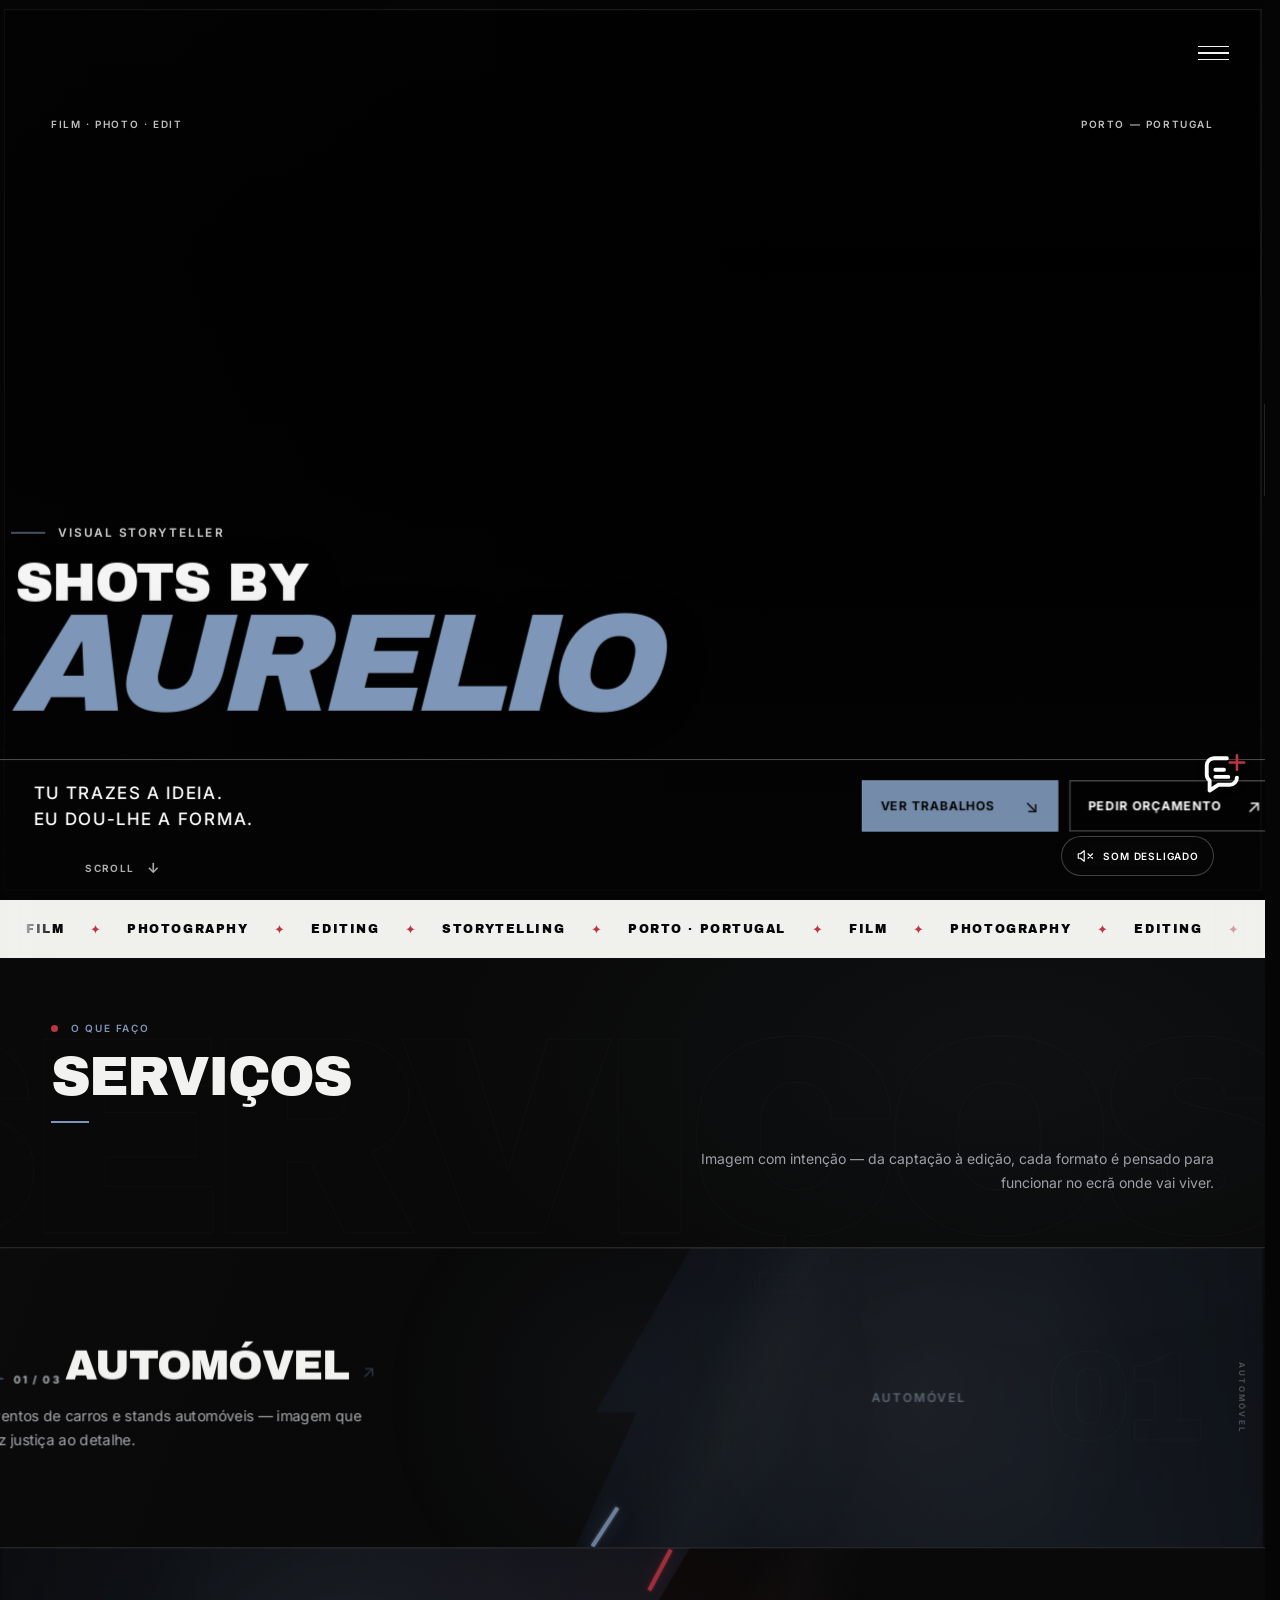
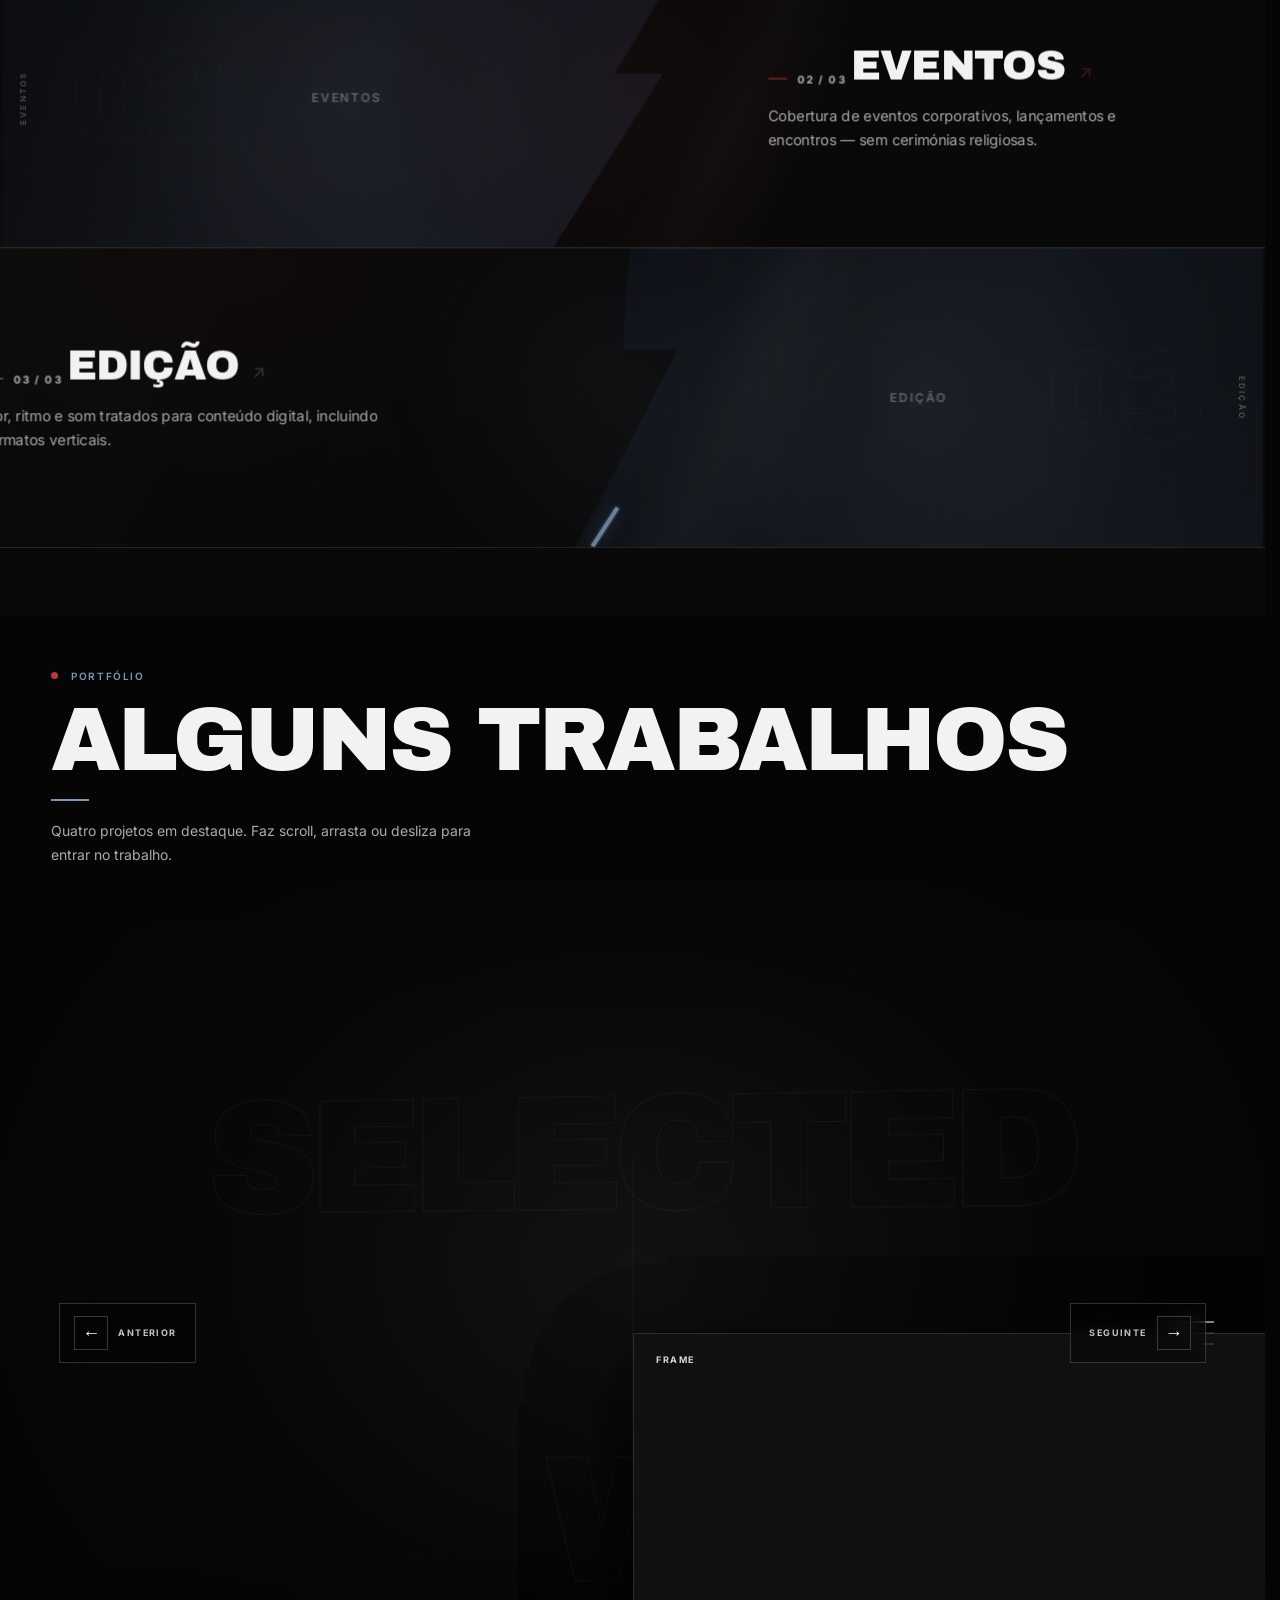
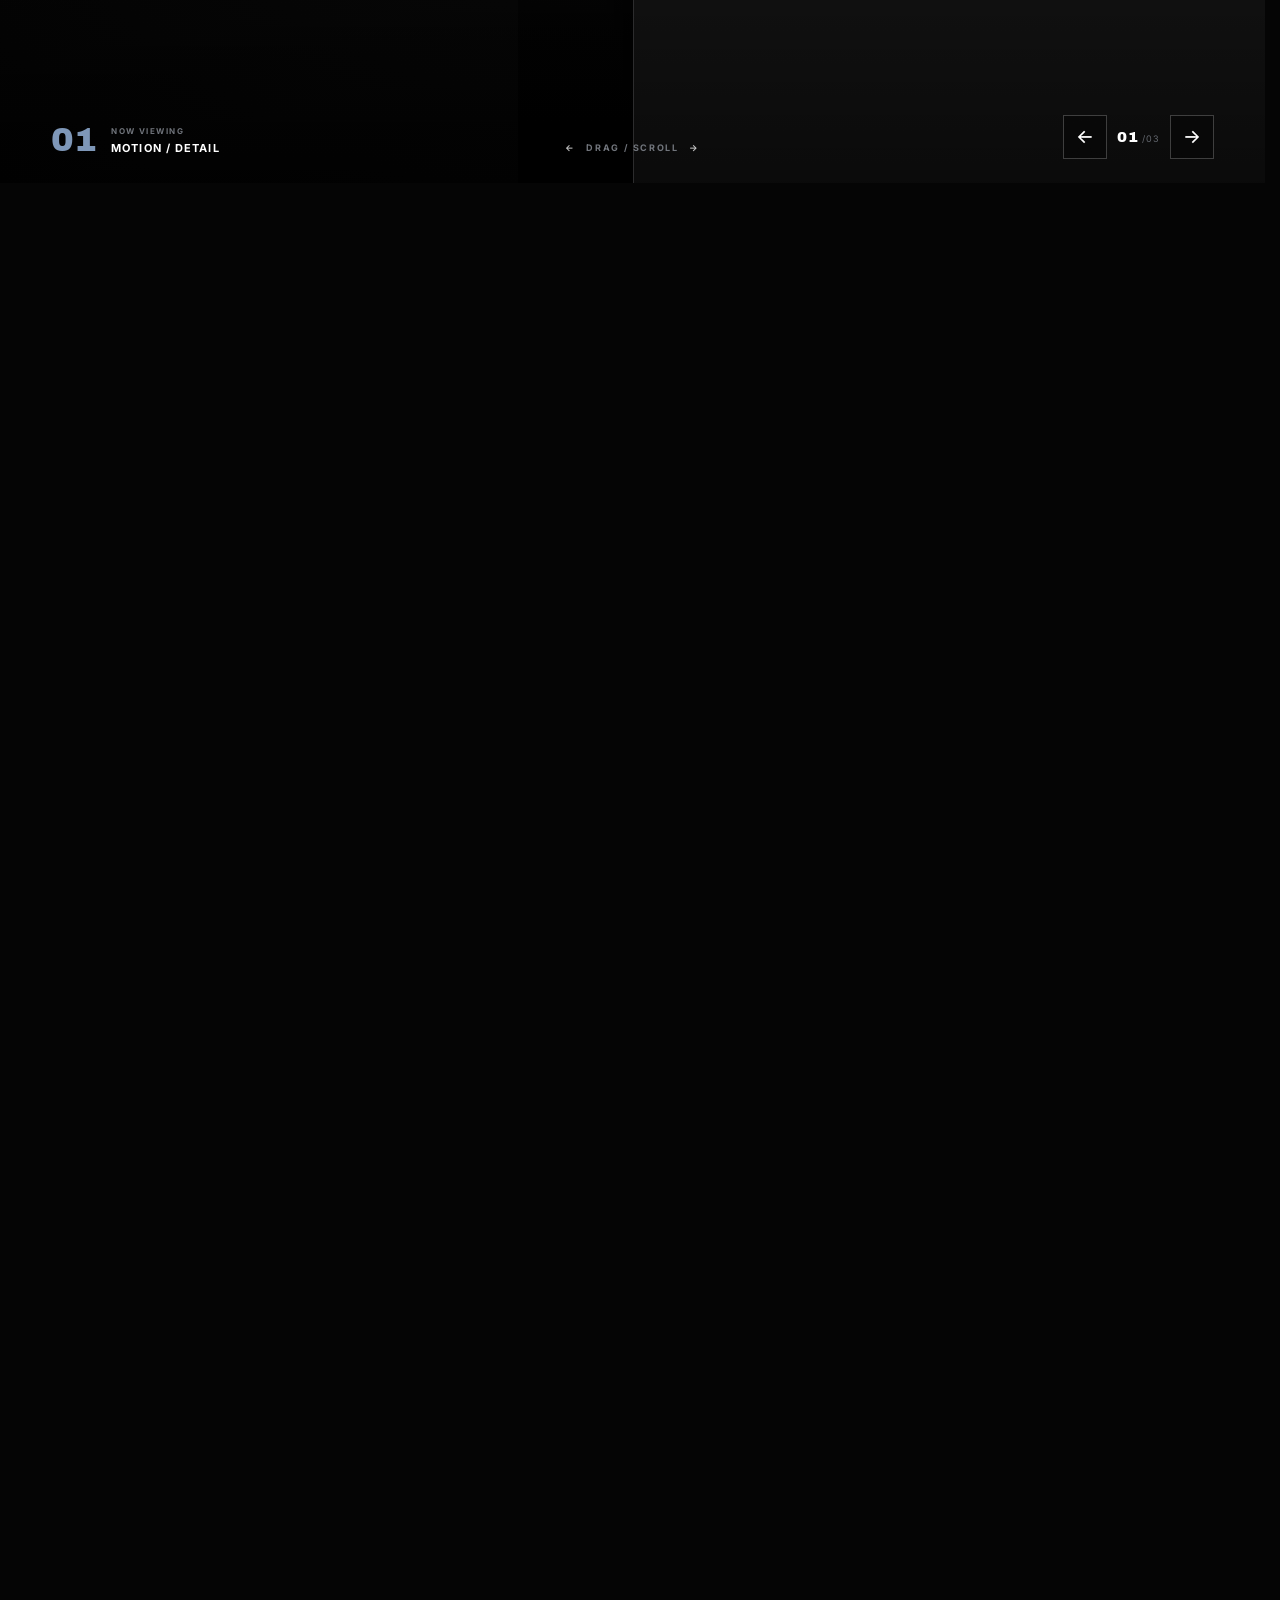
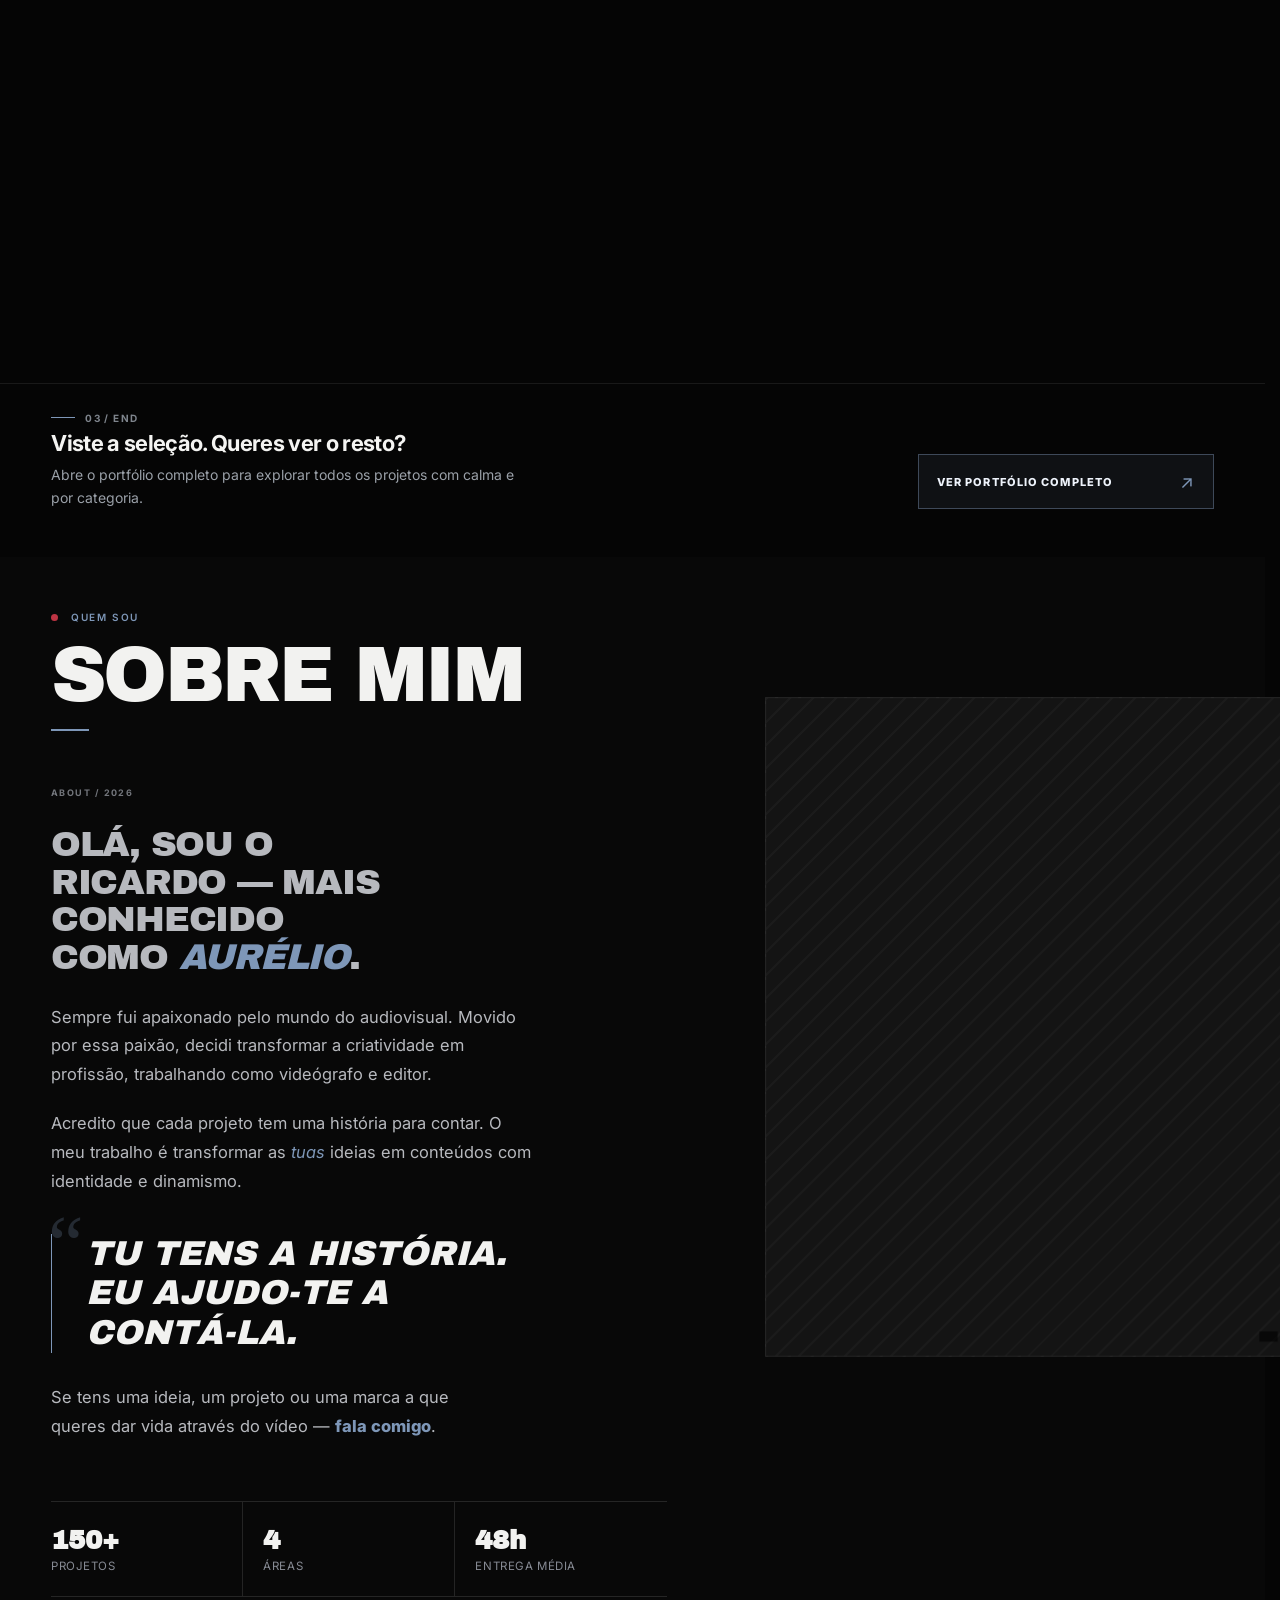
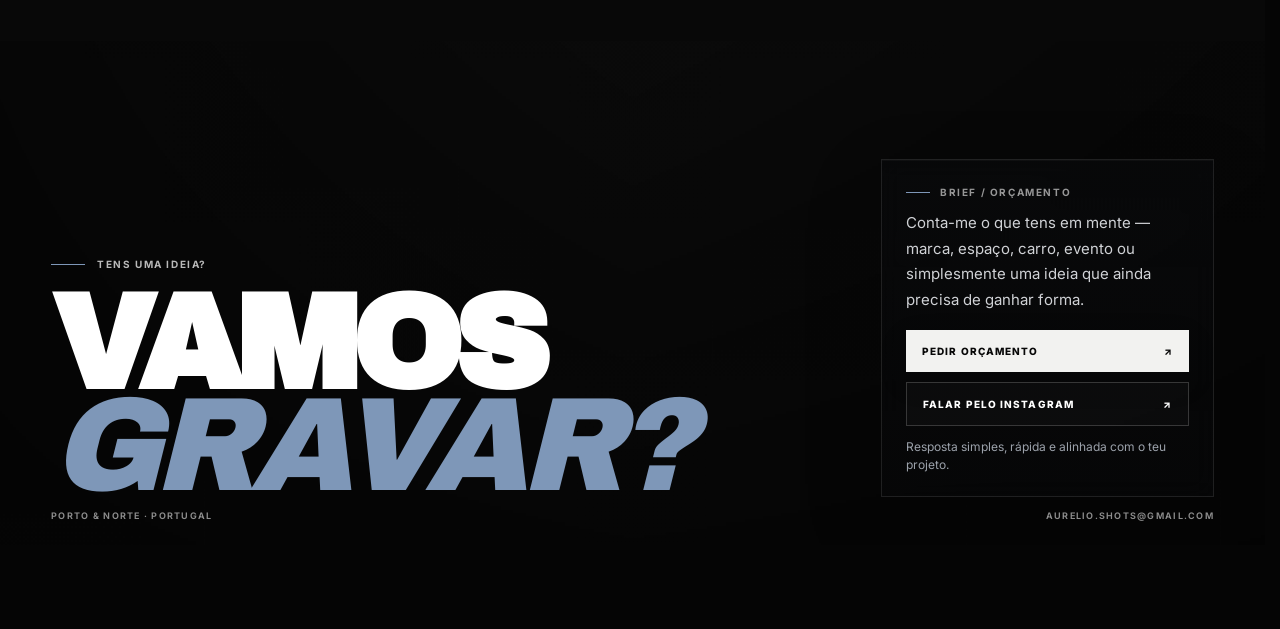
==== shots-vercel 2/public/index.html @ e6d7ba7e "Add files via upload" ====
<!DOCTYPE html>

<html lang="pt">

<head>

<meta charset="UTF-8">

<meta name="viewport" content="width=device-width, initial-scale=1.0">

<title>shots_by_aurelio</title>

<link rel="preconnect" href="https://fonts.googleapis.com">

<link rel="preconnect" href="https://fonts.gstatic.com" crossorigin="">

<link href="https://fonts.googleapis.com/css2?family=Archivo+Black&family=Inter:wght@400;500;600;700;800;900&display=swap" rel="stylesheet"><style>

  :root{

    --bg:#0A0A0A;

    --white:#F2F2F0;

    --blue:#7E97B8;      

    --steel:#878B94;

    --line:rgba(242,242,240,0.14);

  }

  *{box-sizing:border-box; margin:0; padding:0;}

  html{scroll-behavior:smooth;}

  body{ background:var(--bg); color:var(--white); font-family:'Inter', sans-serif; overflow-x:hidden; }

  .display{ font-family:'Archivo Black', sans-serif; font-weight:400; line-height:0.94; text-transform:uppercase; letter-spacing:-0.01em; }

  a{ color:inherit; text-decoration:none; }

  img{ display:block; width:100%; height:100%; object-fit:cover; }

  .ph{ position:relative; background:repeating-linear-gradient(135deg, #1c1c1c 0 2px, #141414 2px 16px); background-size:cover; background-position:center; filter:grayscale(1); }

  .ph::after{

    content:attr(data-label); position:absolute; bottom:14px; right:14px;

    font-size:10.5px; font-weight:600; letter-spacing:0.04em; color:#c9c9c9;

    background:rgba(0,0,0,0.6); padding:5px 9px;

  }

  .foto-capa{ background-image:url('imagens/foto-capa.jpg'), repeating-linear-gradient(135deg, #1c1c1c 0 2px, #141414 2px 16px); filter:none; }

  .foto-retrato{ background-image:url('imagens/retrato.png'), repeating-linear-gradient(135deg, #1c1c1c 0 2px, #141414 2px 16px);margin-top: -85px; filter:none; }

  .foto-servico{ background-image:url('imagens/servico.jpg'), repeating-linear-gradient(135deg, #1c1c1c 0 2px, #141414 2px 16px); }

  .foto-trabalho-1{ background-image:url('imagens/trabalho-1.jpg'), repeating-linear-gradient(135deg, #1c1c1c 0 2px, #141414 2px 16px); }

  .foto-trabalho-2{ background-image:url('imagens/trabalho-2.jpg'), repeating-linear-gradient(135deg, #1c1c1c 0 2px, #141414 2px 16px); }

  .foto-trabalho-3{ background-image:url('imagens/trabalho-3.jpg'), repeating-linear-gradient(135deg, #1c1c1c 0 2px, #141414 2px 16px); }

  .foto-trabalho-4{ background-image:url('imagens/trabalho-4.jpg'), repeating-linear-gradient(135deg, #1c1c1c 0 2px, #141414 2px 16px); }

  .foto-trabalho-5{ background-image:url('imagens/trabalho-5.jpg'), repeating-linear-gradient(135deg, #1c1c1c 0 2px, #141414 2px 16px); }

  .foto-trabalho-6{ background-image:url('imagens/trabalho-6.jpg'), repeating-linear-gradient(135deg, #1c1c1c 0 2px, #141414 2px 16px); }

  .meta{ font-size:12px; font-weight:600; letter-spacing:0.08em; text-transform:uppercase; color:var(--steel); }

  header{

    position:fixed; top:0; left:0; right:0; z-index:60;

    display:flex; align-items:center; justify-content:space-between;

    padding:26px 48px;

  }

  header .wordmark{ font-family:'Archivo Black'; font-size:16px; text-transform:uppercase; letter-spacing:-0.01em; color:var(--white); }

  .burger{

    display:flex; flex-direction:column; justify-content:center; gap:6px;

    width:36px; height:26px; cursor:pointer; background:none; border:none; padding:0;

  }

  .burger span{ display:block; width:100%; height:2px; background:var(--white); transition:transform .25s ease, opacity .25s ease, background .2s ease; }

  .burger:hover span{ background:var(--blue); }

  .burger.open span:nth-child(1){ transform:translateY(8px) rotate(45deg); }

  .burger.open span:nth-child(2){ opacity:0; }

  .burger.open span:nth-child(3){ transform:translateY(-8px) rotate(-45deg); }

  .menu-overlay{

    position:fixed; inset:0; z-index:55;

    background:#0A0A0A;

    display:flex; flex-direction:column; justify-content:center; padding:48px;

    opacity:0; pointer-events:none; transform:translateY(-12px);

    transition:opacity .3s ease, transform .3s ease;

  }

  .menu-overlay.open{ opacity:1; pointer-events:auto; transform:translateY(0); }

  .menu-overlay nav{ display:flex; flex-direction:column; gap:6px; }

  .menu-overlay a.link{

    font-family:'Archivo Black'; text-transform:uppercase;

    font-size:clamp(38px, 8vw, 92px); line-height:1.05; color:var(--white);

    letter-spacing:-0.01em;

  }

  .menu-overlay a.link:hover{ color:var(--blue); }

  .menu-overlay a.link span{ color:var(--blue); }

  .menu-overlay .cta{

    margin-top:40px; display:inline-flex; align-self:flex-start;

    background:var(--blue); color:#0A0A0A; font-weight:800; font-size:14px;

    text-transform:uppercase; letter-spacing:0.03em; padding:16px 26px;

  }

  .menu-foot{ position:absolute; bottom:48px; left:48px; right:48px; display:flex; justify-content:space-between; color:var(--steel); font-size:12px; text-transform:uppercase; letter-spacing:0.05em; }

  .form-overlay{

    position:fixed; inset:0; z-index:70;

    background:rgba(10,10,10,0.97); backdrop-filter:blur(6px);

    display:flex; align-items:flex-start; justify-content:center;

    padding:80px 24px; overflow-y:auto;

    opacity:0; pointer-events:none; transform:translateY(14px);

    transition:opacity .3s ease, transform .3s ease;

  }

  .form-overlay.open{ opacity:1; pointer-events:auto; transform:translateY(0); }

  .form-inner{ max-width:640px; width:100%; position:relative; }

  .form-close{

    position:absolute; top:-8px; right:0; background:none; border:none;

    color:var(--white); font-size:34px; line-height:1; cursor:pointer; font-family:'Inter';

  }

  .form-close:hover{ color:var(--blue); }

  .form-title{ font-size:clamp(34px, 6vw, 62px); margin-bottom:12px; }

  .form-title .accent{ color:var(--blue); }

  .form-sub{ color:var(--steel); font-size:14px; margin-bottom:44px; }

  .f-row{ margin-bottom:28px; display:flex; flex-direction:column; gap:9px; }

  .f-row label{ font-size:11.5px; font-weight:600; text-transform:uppercase; letter-spacing:0.06em; color:var(--steel); }

  .f-row input, .f-row select, .f-row textarea{

    background:transparent; border:none; border-bottom:1px solid var(--line);

    color:var(--white); font-family:'Inter', sans-serif; font-size:16px; padding:8px 2px;

    outline:none; transition:border-color .2s ease; width:100%;

  }

  .f-row input::placeholder, .f-row textarea::placeholder{ color:#5C6068; }

  .f-row input:focus, .f-row select:focus, .f-row textarea:focus{ border-bottom-color:var(--blue); }

  .f-row select{ appearance:none; cursor:pointer; }

  .f-row select option{ background:#111214; color:var(--white); }

  .f-row textarea{ resize:vertical; font-family:inherit; }

  .f-row-2{ display:grid; grid-template-columns:1fr 1fr; gap:26px; }

  .f-check{ display:flex; align-items:flex-start; gap:10px; margin-bottom:36px; font-size:12.5px; color:var(--steel); line-height:1.5; }

  .f-check input{ margin-top:3px; width:16px; height:16px; accent-color:var(--blue); flex-shrink:0; }

  .form-submit{ width:100%; justify-content:center; border:none; cursor:pointer; font-family:inherit; }

  .hero{ position:relative; height:100vh; min-height:720px; overflow:hidden; }

  .hero-photo{ position:absolute; top:110px; left:24px; width:calc(44% - 24px); height:calc(100% - 110px - 130px); }

  .hero-photo::after{ content:none; }

  .hero-headwrap{ position:absolute; top:50%; left:48%; right:48px; text-align:left; transform:translateY(-50%); }

  .wordmark-top{ font-size:clamp(28px, 3.4vw, 50px); margin-bottom:2px; }

  .accent-big{

    font-size:clamp(58px, 9.6vw, 158px); color:var(--blue);

    margin-top:-0.05em; font-style:italic;

  }

  .accent-wrap{ position:relative; display:inline-block; }

  .signature{

    position:absolute; right:8%; bottom:-55%;

    width:30%; height:auto; pointer-events:none; z-index:2;

  }

.hero-caption {

  font-family: 'Archivo Black', sans-serif;

  font-size: clamp(12px, 1.1vw, 17px);

  font-weight: 400;

  text-transform: uppercase;

  letter-spacing: 0.02em;

  color: var(--white);

  max-width: none;

  margin-top: 1%;

  line-height: 1;

}

  .site-footer-fixed{

    position:fixed; left:0; right:0; bottom:0; z-index:65;

    padding:18px 48px;

    display:flex; justify-content:space-between; align-items:flex-end;

    background:linear-gradient(to top, rgba(10,10,10,0.92) 0%, rgba(10,10,10,0.65) 70%, rgba(10,10,10,0) 100%);

    pointer-events:none;

  }

  .site-footer-fixed .meta span{ display:block; color:var(--white); font-size:13px; margin-top:4px; }

  .site-footer-fixed .meta.right{ text-align:right; }

  .camera-sticker-wrap{

    position:absolute; top:-15%; right:-9.5%; z-index:6;

    width:26%; aspect-ratio:1/1;

    display:flex; align-items:center; justify-content:center;

    transform:rotate(-9deg);

    filter:drop-shadow(0 10px 22px rgba(0,0,0,0.45));

  }

  .camera-sticker-wrap img{

    width:52%; height:auto; object-fit:contain;

  }

  .menu-overlay a.link.contactos{ font-style: italic; color: var(--blue); }

.menu-overlay a.link.contactos:hover{ color: var(--white); }

  section{ padding:120px 48px; }

  .section-label{ margin-bottom:20px; color:var(--blue); }

  h2.display{ font-size:clamp(40px, 6vw, 96px); position:relative; padding-bottom:22px; margin-bottom:6px; }

  h2.display::after{ content:''; position:absolute; left:0; bottom:0; width:64px; height:4px; background:var(--blue); }

  footer{ margin-bottom:78px; }

section{ padding:120px 48px; }

  #sobre{ scroll-margin-top:80px; }

  .section-label{ margin-bottom:20px; color:var(--blue); }

  h2.display{ font-size:clamp(40px, 6vw, 96px); position:relative; padding-bottom:22px; margin-bottom:6px; }

  h2.display::after{ content:''; position:absolute; left:0; bottom:0; width:64px; height:4px; background:var(--blue); }

  .sobre-grid{ display:grid; grid-template-columns:1.2fr 0.8fr; gap:70px; margin-top:56px; align-items:start; }

  .sobre-grid .ph{ aspect-ratio:4/5; }

  .sobre-copy p{ font-size:16.5px; color:#C7C9CE; line-height:1.75; max-width:48ch; margin-bottom:20px; }

  .sobre-stats{ display:flex; gap:44px; margin-top:90px; padding-top:36px; border-top:1px solid var(--line); }

  .sobre-stats .stat b{ font-family:'Archivo Black'; font-size:30px; display:block; color:var(--blue); }

  .sobre-stats .stat span{ font-size:11.5px; color:var(--steel); text-transform:uppercase; letter-spacing:0.05em; }

  .servicos{ background:#000; }

  .servicos-grid{ display:grid; grid-template-columns:0.9fr 1.1fr; gap:70px; margin-top:56px; align-items:start; }

  .servicos-list .item{

    display:grid; grid-template-columns:1fr 1.3fr; gap:24px;

    padding:26px 0; border-bottom:1px solid var(--line);

  }

  .servicos-list .item:first-child{ padding-top:0; }

  .servicos-list .item h4{ font-size:15px; font-weight:700; letter-spacing:0.01em; }

  .servicos-list .item h4 .badge{

    display:inline-block; background:var(--blue); color:#0A0A0A; font-size:10px; font-weight:800;

    letter-spacing:0.05em; padding:3px 8px; margin-left:10px; vertical-align:middle;

  }

  .servicos-list .item p{ font-size:14px; color:var(--steel); line-height:1.6; }

  .servicos-photo{ aspect-ratio:3/4; }

  .trabalhos-grid{

    display:grid; grid-template-columns:repeat(3, 1fr); gap:26px;

    margin-top:64px;

  }

  .work-card{ position:relative; aspect-ratio:3/4; cursor:pointer; }

  .work-card:nth-child(3n+2){ margin-top:56px; }

  .work-card:nth-child(3n+3){ margin-top:-28px; }

  .work-card .tag{

    position:absolute; top:16px; left:16px; z-index:3;

    font-size:10.5px; font-weight:700; letter-spacing:0.05em; text-transform:uppercase;

    background:rgba(0,0,0,0.55); padding:6px 10px; color:var(--blue);

  }

  .play{

    position:absolute; top:50%; left:50%; transform:translate(-50%,-50%); z-index:3;

    width:52px; height:52px; border-radius:50%; border:1.5px solid var(--blue);

    display:flex; align-items:center; justify-content:center;

    background:rgba(0,0,0,0.35);

  }

  .play svg{ width:16px; height:16px; fill:var(--white); margin-left:2px; }

  .work-more{ margin-top:60px; text-align:left; }

  .work-more a{ font-size:13px; font-weight:700; letter-spacing:0.04em; text-transform:uppercase; border-bottom:1px solid var(--blue); padding-bottom:4px; }

  .contacto{ text-align:left; }

  .contacto-grid{ display:grid; grid-template-columns:1.3fr 0.7fr; gap:40px; align-items:end; border-top:1px solid var(--line); padding-top:56px; }

  .contacto h2.display{ font-size:clamp(46px, 7.4vw, 118px); color:var(--white); }

  .contacto h2.display .accent{ color:var(--blue); }

  .contacto-cta{ display:flex; flex-direction:column; align-items:flex-start; gap:18px; }

  .btn{

    display:inline-flex; align-items:center; gap:12px;

    background:var(--blue); color:#0A0A0A; font-weight:800; font-size:14px; letter-spacing:0.02em;

    text-transform:uppercase; padding:17px 28px;

  }

  .btn:hover{ background:var(--white); }

  .contact-email{ font-size:14px; color:var(--steel); }

  footer{

    border-top:1px solid var(--line);

    padding:36px 48px; display:flex; justify-content:space-between; align-items:center;

    flex-wrap:wrap; gap:16px;

  }

  footer .wordmark{ font-family:'Archivo Black'; font-size:14px; text-transform:uppercase; }

  footer .socials{ display:flex; gap:24px; }

  footer .socials a{ font-size:12px; font-weight:600; letter-spacing:0.04em; text-transform:uppercase; color:var(--steel); }

  footer .socials a:hover{ color:var(--blue); }

  @media (max-width:900px){

    header{ padding:20px 22px; }

    .hero{ min-height:640px; }

    .hero-photo{ top:90px; left:22px; width:calc(100% - 44px); height:50%; }

    .hero-headwrap{ position:relative; top:auto; left:auto; right:auto; width:100%; text-align:left; padding:0 22px; margin-top:60%; transform:none; }

    .hero-caption{ max-width:none; }

    .site-footer-fixed{ left:22px; right:22px; bottom:0; padding:14px 0; }

    section{ padding:80px 22px; }

    .sobre-grid, .servicos-grid{ grid-template-columns:1fr; gap:36px; }

    .servicos-list .item{ grid-template-columns:1fr; gap:8px; }

    .trabalhos-grid{ grid-template-columns:1fr 1fr; gap:16px; }

    .work-card:nth-child(n){ margin-top:0 !important; }

    .contacto-grid{ grid-template-columns:1fr; gap:28px; }

    .f-row-2{ grid-template-columns:1fr; gap:0; }

    .form-overlay{ padding:70px 20px; }

  }

/* Logótipo original integrado sobre o fundo escuro. */

.footer-brand{

  width:270px;

  height:48px;

  overflow:hidden;

  flex-shrink:0;

  mix-blend-mode:screen;

  opacity:1;

  transform:scale(0.7);

  transform-origin:right bottom;

}.footer-brand img{display:block;width:460px;max-width:none;height:auto;position:relative;left:-98px;top:-51px;filter:none;object-fit:contain;}

@media(max-width:600px){

 .footer-brand{width:170px;height:34px;}

 .footer-brand img{width:295px;left:-63px;top:-33px;}

 .site-footer-fixed{gap:12px;align-items:center;}

 .site-footer-fixed>.meta{font-size:9px;}

 .site-footer-fixed .meta span{font-size:10px;}

}

/* SERVIÇOS — fotos: colocar os quatro ficheiros indicados na pasta imagens. */

#servicos{padding:64px 48px 72px;background:#000;scroll-margin-top:72px;}

#servicos h2.display{font-size:clamp(34px,4.3vw,64px);}

.svc-stack{max-width:1240px;margin:34px auto 0;display:grid;gap:14px;}

.svc{position:relative;isolation:isolate;display:grid;grid-template-columns:1fr 1fr;min-height:252px;background:#101216;overflow:hidden;}

.svc-copy{position:relative;z-index:2;align-self:center;padding:30px 12% 30px 30px;}

.svc-index{display:block;color:var(--blue);font-size:12px;font-weight:700;letter-spacing:.14em;margin-bottom:12px;}

.svc h3{font-size:clamp(24px,2.8vw,40px);line-height:1.08;margin-bottom:14px;}

.svc p{font-size:15px;line-height:1.65;color:#C7C9CE;max-width:38ch;}

.svc-photo{position:absolute;inset:0 0 0 46%;background:#1a2029;clip-path:polygon(17% 0,100% 0,100% 100%,0 100%,9% 55%,3% 55%);overflow:hidden;}

.svc-photo img{position:absolute;inset:0;object-fit:cover;object-position:center;transition:transform .55s ease;}

.svc-placeholder{position:absolute;inset:0;display:flex;align-items:center;justify-content:center;font-size:12px;font-weight:600;letter-spacing:.15em;color:#8e9fb5;background:linear-gradient(125deg,#171c24,#252f3e);}

.svc::after{content:'';position:absolute;z-index:3;left:46%;bottom:18px;width:66px;height:7px;background:var(--blue);transform:rotate(-57deg);pointer-events:none;}

.svc:nth-child(even) .svc-copy{grid-column:2;padding:30px 30px 30px 15%;}

.svc:nth-child(even) .svc-photo{inset:0 46% 0 0;clip-path:polygon(0 0,100% 0,89% 42%,96% 42%,80% 100%,0 100%);}

.svc:nth-child(even)::after{left:auto;right:46%;bottom:auto;top:20px;transform:rotate(-62deg);}

.svc:nth-child(3) .svc-photo{clip-path:polygon(8% 0,100% 0,100% 100%,0 100%,15% 34%,7% 34%);}

.svc:nth-child(4) .svc-photo{clip-path:polygon(0 0,86% 0,100% 60%,92% 60%,98% 100%,0 100%);}

@media(hover:hover){.svc:hover .svc-photo img{transform:scale(1.045);}}

@media(max-width:900px){#servicos{padding:54px 22px;} .svc{min-height:230px;} .svc-copy{padding-left:22px;} .svc:nth-child(even) .svc-copy{padding-right:22px;} .svc h3{font-size:26px;}}

@media(max-width:600px){

 .svc-stack{gap:18px;margin-top:26px;}

 .svc{display:flex;flex-direction:column;min-height:0;}

 .svc-copy,.svc:nth-child(even) .svc-copy{padding:24px 22px 20px;}

 .svc h3{font-size:28px;}

 .svc p{max-width:none;}

 .svc-photo,.svc:nth-child(even) .svc-photo{position:relative;inset:auto;height:190px;width:100%;clip-path:polygon(0 10%,64% 0,60% 8%,100% 2%,100% 100%,0 100%);}

 .svc:nth-child(even) .svc-photo{clip-path:polygon(0 0,42% 9%,38% 1%,100% 12%,100% 100%,0 100%);}

 .svc::after,.svc:nth-child(even)::after{left:auto;right:16px;top:auto;bottom:174px;width:42px;height:5px;transform:rotate(-12deg);}

}

@media(prefers-reduced-motion:reduce){.svc-photo img{transition:none;}.svc:hover .svc-photo img{transform:none;}}

/* Serviços de margem a margem, mantendo o título alinhado ao conteúdo. */

#servicos{padding-left:0;padding-right:0;}

#servicos > .section-label,#servicos > h2.display{margin-left:48px;margin-right:48px;}

.svc-stack{width:100%;max-width:none;}

.svc-copy{padding-left:48px;}

.svc:nth-child(even) .svc-copy{padding-right:48px;}

@media(max-width:900px){

 #servicos{padding-left:0;padding-right:0;}

 #servicos > .section-label,#servicos > h2.display{margin-left:22px;margin-right:22px;}

 .svc-copy{padding-left:22px;}

 .svc:nth-child(even) .svc-copy{padding-right:22px;}

}

/* Aproximar ligeiramente os títulos e o conteúdo entre secções. */

#servicos{padding-top:44px;}

#trabalhos,#sobre,#contacto{padding-top:100px;}

@media(max-width:900px){

 #servicos{padding-top:38px;}

 #trabalhos,#sobre,#contacto{padding-top:64px;}

}

/* Logo original no cabeçalho; enquadramento sem alterar a imagem. */
.header-logo{display:block;position:relative;width:250px;height:58px;overflow:hidden;flex-shrink:0;mix-blend-mode:screen;}
.header-logo img{position:absolute;display:block;width:314px;max-width:none;height:auto;left:-38px;top:-51px;object-fit:contain;}
.header-logo:focus-visible{outline:2px solid var(--blue);outline-offset:5px;}
@media(max-width:900px){
 .header-logo{width:200px;height:46px;}
 .header-logo img{width:251px;left:-30px;top:-41px;}
}
@media(max-width:380px){
 .header-logo{width:175px;height:41px;}
 .header-logo img{width:220px;left:-26px;top:-36px;}
}


/* Cabeçalho estável durante o scroll. */
html{scroll-padding-top:126px;scrollbar-gutter:stable;}
header{isolation:isolate;}
header::before{content:'';position:absolute;inset:0;z-index:-1;background:rgba(10,10,10,.96);border-bottom:1px solid rgba(242,242,240,.09);opacity:0;transition:opacity .22s ease;pointer-events:none;}
header.is-scrolled::before,header.menu-is-open::before{opacity:1;}
#inicio,#servicos,#trabalhos,#sobre,#contacto{scroll-margin-top:0;}
body:has(.menu-overlay.open) .site-footer-fixed{visibility:hidden;}
@media(max-width:900px){html{scroll-padding-top:102px;}}
@media(prefers-reduced-motion:reduce){html{scroll-behavior:auto;}header::before{transition:none;}}

/* Aproximar os serviços da apresentação. */
#servicos{margin-top:-32px;padding-top:24px;position:relative;}
@media(max-width:900px){#servicos{margin-top:-20px;padding-top:22px;}}

/* Acesso rápido ao orçamento, inspirado nos cortes dos serviços. */
.quote-float{position:fixed;right:0;top:50%;z-index:54;transform:translateY(-50%);border:0;background:none;color:#0a0a0a;cursor:pointer;font-family:inherit;padding:20px 16px 20px 24px;filter:drop-shadow(0 5px 16px rgba(0,0,0,.3));transition:transform .2s ease;}
.quote-float::before{content:'';position:absolute;inset:0;background:var(--blue);clip-path:polygon(12px 0,100% 0,100% 100%,0 100%,0 16px);z-index:-1;transition:background .2s ease;}
.quote-float-label{writing-mode:vertical-rl;transform:rotate(180deg);display:block;font-size:13px;font-weight:800;letter-spacing:.07em;text-transform:uppercase;}
.quote-float-mark{display:block;font-size:22px;line-height:1;margin-top:14px;}
.quote-float:focus-visible{outline:2px solid var(--white);outline-offset:4px;}
body:has(.menu-overlay.open) .quote-float,body:has(.form-overlay.open) .quote-float{visibility:hidden;pointer-events:none;}
@media(hover:hover){.quote-float:hover{transform:translateY(-50%) translateX(-4px);}.quote-float:hover::before{background:var(--white);}}
@media(max-width:600px){
 .quote-float{top:auto;bottom:calc(82px + env(safe-area-inset-bottom,0px));right:14px;transform:none;display:flex;align-items:center;gap:14px;padding:15px 18px 15px 24px;}
 .quote-float-label{writing-mode:horizontal-tb;transform:none;font-size:12px;}
 .quote-float-mark{margin:0;font-size:20px;}
}
@media(prefers-reduced-motion:reduce){.quote-float,.quote-float::before{transition:none;}}


/* Botão compacto: conversa + novo pedido. */
.quote-float{top:auto;right:22px;bottom:calc(92px + env(safe-area-inset-bottom,0px));width:52px;height:52px;padding:12px;display:flex;align-items:center;justify-content:center;transform:none;color:var(--white);filter:drop-shadow(0 4px 12px rgba(0,0,0,.25));}
.quote-float::before{background:#18222f;clip-path:polygon(0 0,100% 0,100% 78%,78% 100%,0 100%);}
.quote-float svg{width:28px;height:28px;flex-shrink:0;}
@media(hover:hover){.quote-float:hover{transform:translateY(-3px);color:#0a0a0a;}.quote-float:hover::before{background:var(--blue);}}
@media(max-width:600px){.quote-float{right:16px;bottom:calc(80px + env(safe-area-inset-bottom,0px));width:48px;height:48px;padding:10px;}}


/* Vermelho da assinatura e do logo no acesso ao orçamento. */
.quote-float{color:#fff;filter:drop-shadow(0 4px 12px rgba(230,0,32,.28));}
.quote-float::before{background:#e60020;}
.quote-float:focus-visible{outline-color:#fff;}
@media(hover:hover){
 .quote-float:hover{color:#fff;filter:drop-shadow(0 6px 16px rgba(230,0,32,.4));}
 .quote-float:hover::before{background:#ff1636;}
}

/* Acesso discreto; vermelho apenas no pequeno sinal de mais. */
.quote-float{width:46px;height:46px;padding:11px;color:#d6d6d6;filter:none;box-shadow:none;}
.quote-float::before{background:#121315;}
.quote-float svg{width:24px;height:24px;}
@media(hover:hover){
 .quote-float:hover{color:#fff;filter:none;transform:none;}
 .quote-float:hover::before{background:#202124;}
}
@media(max-width:600px){.quote-float{width:44px;height:44px;padding:10px;}}

/* Símbolo flutuante maior, sem placa de fundo. */
.quote-float{width:68px;height:68px;padding:10px;background:transparent;color:#f2f2f0;border:0;box-shadow:none;filter:none;}
.quote-float::before{content:none;display:none;}
.quote-float svg{width:46px;height:46px;filter:drop-shadow(0 2px 3px rgba(0,0,0,.55));}
@media(hover:hover){.quote-float:hover{background:transparent;transform:none;color:#fff;filter:none;}}
@media(max-width:600px){.quote-float{width:62px;height:62px;padding:9px;}.quote-float svg{width:42px;height:42px;}}

/* Traço branco mais forte no símbolo de orçamento. */
.quote-float{color:#fff;}
.quote-float svg path[stroke="currentColor"]{stroke-width:2.7;}

/* V10 — Serviços com zoom mais evidente no hover, sem perder o look clean. */
#servicos .svc-photo{transition:transform .45s var(--ease),filter .35s ease;}
#servicos .svc-photo img{transition:transform .7s cubic-bezier(.22,.61,.36,1),filter .35s ease!important;}
#servicos .svc-photo::after{transition:opacity .35s ease,background .35s ease;}
@media(hover:hover){
  #servicos .svc:hover .svc-photo{transform:scale(1.012);}
  #servicos .svc:hover .svc-photo img{transform:translate3d(0,var(--svc-img-y,0px),0) scale(1.115)!important;filter:saturate(1.03) contrast(1.05);}
  #servicos .svc:hover .svc-photo::after{opacity:.68;}
  #servicos .svc:hover .svc-copy{transform:translate3d(12px,var(--svc-copy-y,0px),30px)!important;}
}
@media(prefers-reduced-motion:reduce){
  #servicos .svc-photo,#servicos .svc-photo::after,#servicos .svc-photo img{transition:none!important;}
}


/* V11 — Hero caption mais legível e sempre dentro da imagem. */
.hero-content{bottom:clamp(94px,12vh,138px)!important;}
.hero-bottomline{margin-top:26px!important;padding-top:18px!important;align-items:flex-end;gap:28px 36px;flex-wrap:wrap;}
.hero-caption{position:relative;z-index:2;display:inline-block;max-width:18ch;padding:8px 12px 8px 0;background:linear-gradient(90deg,rgba(5,5,5,.52) 0%,rgba(5,5,5,.18) 72%,rgba(5,5,5,0) 100%);text-shadow:0 2px 12px rgba(0,0,0,.28);}
@media (max-width:900px){
  .hero-content{bottom:104px!important;}
  .hero-bottomline{margin-top:22px!important;padding-top:14px!important;gap:18px!important;}
  .hero-caption{max-width:20ch;padding-right:10px;}
}
@media (max-width:600px){
  .hero-content{bottom:118px!important;}
  .hero-caption{font-size:11px!important;line-height:1.5;max-width:16ch;}
}


/* V12 — corrigir de vez o texto do hero no canto inferior esquerdo. */
.hero-bottomline{padding-left:clamp(18px,2.2vw,30px)!important;}
.hero-caption{margin-left:0!important;padding-left:4px!important;max-width:17ch!important;}
.hero-scroll{left:calc(var(--page-pad) + 18px)!important;}
@media (max-width:900px){
  .hero-bottomline{padding-left:14px!important;}
  .hero-caption{max-width:18ch!important;padding-left:2px!important;}
  .hero-scroll{left:34px!important;}
}
@media (max-width:600px){
  .hero-bottomline{padding-left:10px!important;}
  .hero-scroll{left:28px!important;}
}


/* V13 — empurrar mais o bloco do canto inferior esquerdo para a direita. */
.hero-bottomline{padding-left:clamp(34px,3.5vw,52px)!important;}
.hero-caption{padding-left:10px!important;}
.hero-scroll{left:calc(var(--page-pad) + 34px)!important;}
@media (max-width:900px){
  .hero-bottomline{padding-left:24px!important;}
  .hero-caption{padding-left:8px!important;}
  .hero-scroll{left:44px!important;}
}
@media (max-width:600px){
  .hero-bottomline{padding-left:18px!important;}
  .hero-caption{padding-left:6px!important;}
  .hero-scroll{left:34px!important;}
}


/* V14 — menu cinematográfico + botão X para sair da experiência 3D. */
.menu-overlay{padding:calc(92px + env(safe-area-inset-top,0px)) var(--page-pad) 42px!important;display:block;overflow:auto;background:radial-gradient(circle at 78% 28%,rgba(126,151,184,.14),transparent 26%),rgba(7,7,8,.985)!important;}
.menu-shell{min-height:min(74vh,760px);display:grid;grid-template-columns:minmax(0,1fr) minmax(320px,.72fr);gap:clamp(34px,7vw,96px);align-items:center;}
.menu-main{display:flex;flex-direction:column;align-items:flex-start;gap:26px;}
.menu-kicker{font:700 10px/1 'Inter',sans-serif;letter-spacing:.2em;text-transform:uppercase;color:rgba(255,255,255,.54);display:flex;align-items:center;gap:12px;}
.menu-kicker::before{content:'';width:36px;height:1px;background:var(--blue);}
.menu-kicker-ghost{visibility:hidden!important;pointer-events:none!important;}
.menu-overlay nav{display:flex;flex-direction:column;gap:10px;width:min(760px,100%);}
.menu-overlay a.link{position:relative;display:flex;align-items:flex-end;gap:18px;font-size:clamp(44px,8vw,110px);line-height:.9;letter-spacing:-.045em;padding:4px 0;}
.menu-link-index{font:700 10px/1 'Inter',sans-serif;letter-spacing:.18em;color:rgba(255,255,255,.45);margin-bottom:1.1em;transition:color .2s ease,transform .25s var(--ease);}
.menu-overlay a.link:hover .menu-link-index{color:var(--blue);transform:translateX(6px);}
.menu-overlay a.link::after{content:'↗';font:400 .28em/1 'Inter',sans-serif;opacity:0;transform:translate(-10px,-8px);transition:opacity .2s ease,transform .25s var(--ease);color:var(--blue);}
.menu-overlay a.link:hover::after{opacity:1;transform:translate(0,-2px);}
.menu-overlay .cta{display:inline-flex;align-items:center;gap:12px;margin-top:4px;background:#0c0d0f!important;border:1px solid rgba(255,255,255,.22)!important;padding:16px 22px!important;min-width:0;}
.menu-overlay .cta span{font-size:16px;color:var(--blue);}
.menu-panel{position:relative;align-self:stretch;display:grid;align-content:space-between;gap:24px;border:1px solid rgba(255,255,255,.08);background:linear-gradient(180deg,rgba(255,255,255,.02),rgba(255,255,255,.01));padding:clamp(22px,3vw,34px);min-height:min(66vh,620px);overflow:hidden;}
.menu-panel::before{content:'';position:absolute;inset:auto -6% -12% 34%;height:62%;background:radial-gradient(circle at center,rgba(126,151,184,.16),transparent 62%);pointer-events:none;}
.menu-panel::after{content:'AURELIO';position:absolute;right:-2%;bottom:-2%;font-family:'Archivo Black',sans-serif;font-size:clamp(86px,14vw,230px);line-height:.82;letter-spacing:-.08em;color:transparent;-webkit-text-stroke:1px rgba(255,255,255,.06);pointer-events:none;}
.menu-panel-meta{display:flex;justify-content:space-between;gap:16px;font:650 9px/1 'Inter',sans-serif;letter-spacing:.18em;text-transform:uppercase;color:rgba(255,255,255,.55);}
.menu-panel-card{position:relative;z-index:1;display:grid;gap:16px;align-content:end;padding-top:12vh;}
.menu-panel-card small{font:700 10px/1 'Inter',sans-serif;letter-spacing:.18em;color:rgba(255,255,255,.6);text-transform:uppercase;}
.menu-panel-card strong{font-family:'Archivo Black',sans-serif;font-size:clamp(54px,7vw,112px);line-height:.82;letter-spacing:-.05em;color:#fff;}
.menu-panel-card strong em{font-style:italic;color:var(--blue);font-weight:400;}
.menu-panel-card p{max-width:32ch;font-size:14px;line-height:1.7;color:#a7aab1;margin:0;}
.menu-panel-links{position:relative;z-index:1;display:flex;flex-wrap:wrap;gap:16px 20px;font:650 10px/1 'Inter',sans-serif;letter-spacing:.16em;text-transform:uppercase;color:#72777f;}
.menu-panel-links a{color:#fff;border-bottom:1px solid rgba(255,255,255,.18);padding-bottom:4px;}
.menu-foot{position:static!important;margin-top:18px;padding-top:18px;border-top:1px solid rgba(255,255,255,.08);display:flex;justify-content:space-between;gap:20px;color:#7c8087;font-size:10px!important;letter-spacing:.15em;text-transform:uppercase;}
@media(max-width:980px){
  .menu-shell{grid-template-columns:1fr;min-height:auto;}
  .menu-panel{min-height:0;padding:22px;}
  .menu-panel-card{padding-top:0;}
}
@media(max-width:640px){
  .menu-overlay{padding:84px 20px 32px!important;}
  .menu-overlay a.link{font-size:clamp(38px,13vw,64px);gap:12px;}
  .menu-link-index{font-size:9px;margin-bottom:.9em;}
  .menu-panel-meta{display:none;}
  .menu-panel-card strong{font-size:clamp(42px,15vw,72px);}
  .menu-foot{flex-direction:column;align-items:flex-start;}
}
.spatial-exit{position:absolute;left:50%;bottom:24px;transform:translateX(-50%);z-index:10;display:inline-flex;align-items:center;gap:10px;padding:12px 16px;border:1px solid rgba(255,255,255,.22);background:rgba(5,5,5,.56);backdrop-filter:blur(10px);-webkit-backdrop-filter:blur(10px);color:#fff;cursor:pointer;transition:border-color .2s ease,background .2s ease,transform .2s ease,opacity .2s ease;pointer-events:auto;box-shadow:0 12px 28px rgba(0,0,0,.28);}
.spatial-exit:hover{border-color:rgba(255,255,255,.82);background:rgba(255,255,255,.09);transform:translateX(-50%) translateY(-1px);}
.spatial-exit b{font:500 18px/1 'Inter',sans-serif;}
.spatial-exit span{font:700 9px/1 'Inter',sans-serif;letter-spacing:.18em;color:rgba(255,255,255,.8);text-transform:uppercase;}
.spatial-exit.is-hidden{opacity:0;pointer-events:none;}
@media(max-width:900px){.spatial-exit{bottom:72px;padding:10px 14px;}}
@media(max-width:600px){.spatial-exit{display:inline-flex;bottom:70px;padding:10px 12px;}}


/* V16 — X no topo esquerdo + menu mais trabalhado, 3D clean e legível. */
.spatial-exit{position:absolute;top:18px;left:var(--page-pad);bottom:auto!important;transform:none!important;z-index:11;display:inline-flex;align-items:center;gap:10px;padding:11px 14px;border:1px solid rgba(255,255,255,.18);background:rgba(5,5,5,.46);backdrop-filter:blur(10px);-webkit-backdrop-filter:blur(10px);color:#fff;cursor:pointer;transition:border-color .2s ease,background .2s ease,transform .2s ease;pointer-events:auto;box-shadow:0 12px 28px rgba(0,0,0,.26);}
.spatial-exit:hover{border-color:rgba(255,255,255,.76);background:rgba(255,255,255,.08);transform:translateY(-1px)!important;}
.spatial-exit b{font:500 17px/1 'Inter',sans-serif;}
.spatial-exit span{font:700 9px/1 'Inter',sans-serif;letter-spacing:.18em;color:rgba(255,255,255,.82);text-transform:uppercase;}
@media(max-width:900px){.spatial-exit{top:14px;left:22px;padding:10px 12px;}}
@media(max-width:600px){.spatial-exit{top:12px;left:16px;display:inline-flex;}}

.menu-overlay{padding:calc(88px + env(safe-area-inset-top,0px)) var(--page-pad) 34px!important;display:block;overflow:auto;background:radial-gradient(circle at 74% 28%,rgba(126,151,184,.13),transparent 24%),linear-gradient(180deg,rgba(9,9,10,.98),rgba(6,6,7,.992))!important;}
.menu-shell-v16{min-height:min(74vh,760px);display:grid;grid-template-columns:minmax(0,1fr) minmax(330px,.8fr);gap:clamp(34px,7vw,92px);align-items:center;}
.menu-main{display:flex;flex-direction:column;align-items:flex-start;gap:22px;}
.menu-kicker{font:700 10px/1 'Inter',sans-serif;letter-spacing:.2em;text-transform:uppercase;color:rgba(255,255,255,.54);display:flex;align-items:center;gap:12px;}
.menu-kicker::before{content:'';width:36px;height:1px;background:var(--blue);}
.menu-nav-v16{display:grid!important;gap:12px!important;width:min(720px,100%);}
.menu-overlay a.link{position:relative;display:grid;grid-template-columns:42px minmax(0,1fr);grid-template-areas:'idx title' '. desc';column-gap:16px;row-gap:5px;padding:14px 18px 15px;border:1px solid rgba(255,255,255,.08);background:rgba(255,255,255,.015);transition:transform .24s var(--ease),border-color .24s ease,background .24s ease;letter-spacing:normal!important;color:#fff;}
.menu-overlay a.link:hover,.menu-overlay a.link.current{transform:translateY(-2px);border-color:rgba(126,151,184,.48);background:rgba(255,255,255,.04);}
.menu-link-index{grid-area:idx;font:700 10px/1 'Inter',sans-serif;letter-spacing:.18em;color:rgba(255,255,255,.42);align-self:start;padding-top:8px;}
.menu-overlay a.link strong{grid-area:title;font-family:'Archivo Black',sans-serif;font-size:clamp(30px,4.6vw,58px);line-height:.88;letter-spacing:-.04em;font-weight:400;color:#fff;}
.menu-overlay a.link strong em{font-style:italic;color:var(--blue);font-weight:400;}
.menu-overlay a.link small{grid-area:desc;font:500 13px/1.5 'Inter',sans-serif;letter-spacing:0;color:#9ba0a8;max-width:34ch;}
.menu-overlay a.link::after{content:'↗';position:absolute;right:16px;top:18px;font:400 18px/1 'Inter',sans-serif;color:var(--blue);opacity:.22;transition:opacity .2s ease,transform .24s var(--ease);}
.menu-overlay a.link:hover::after,.menu-overlay a.link.current::after{opacity:1;transform:translate(2px,-2px);}
.menu-overlay .cta{display:inline-flex;align-items:center;gap:10px;margin-top:4px;background:#0d0f12!important;border:1px solid rgba(255,255,255,.22)!important;padding:15px 20px!important;min-width:0;color:#fff;}
.menu-overlay .cta span{font-size:16px;color:var(--blue);}
.menu-stage{position:relative;align-self:stretch;display:grid;place-items:center;min-height:min(66vh,620px);perspective:1600px;overflow:hidden;}
.menu-stage::before{content:'MENU';position:absolute;right:-2%;top:2%;font-family:'Archivo Black',sans-serif;font-size:clamp(100px,17vw,250px);line-height:.8;letter-spacing:-.08em;color:transparent;-webkit-text-stroke:1px rgba(255,255,255,.05);pointer-events:none;}
.menu-stage-stack{position:relative;width:min(100%,450px);height:min(100%,540px);transform-style:preserve-3d;}
.menu-stage-card{position:absolute;inset:0;border:1px solid rgba(255,255,255,.09);background:linear-gradient(180deg,rgba(255,255,255,.03),rgba(255,255,255,.015));padding:26px;display:grid;align-content:space-between;box-shadow:0 28px 64px rgba(0,0,0,.26);}
.menu-stage-card span{font:700 9px/1 'Inter',sans-serif;letter-spacing:.18em;color:rgba(255,255,255,.52);text-transform:uppercase;}
.menu-stage-card strong{font-family:'Archivo Black',sans-serif;font-size:clamp(48px,7vw,92px);line-height:.84;letter-spacing:-.055em;color:#fff;font-weight:400;}
.menu-stage-card strong em{font-style:italic;color:var(--blue);font-weight:400;}
.menu-stage-card p{margin:0;max-width:28ch;font-size:14px;line-height:1.7;color:#a7acb3;}
.menu-stage-card.is-back{transform:translate3d(-22px,-10px,-140px) rotateY(12deg);opacity:.34;}
.menu-stage-card.is-mid{transform:translate3d(12px,-2px,-58px) rotateY(-8deg);opacity:.72;}
.menu-stage-card.is-front{transform:translate3d(0,18px,36px);background:linear-gradient(180deg,rgba(255,255,255,.045),rgba(255,255,255,.02));}
.menu-stage-links{display:flex;flex-wrap:wrap;gap:12px 18px;}
.menu-stage-links a{font:700 10px/1 'Inter',sans-serif;letter-spacing:.16em;text-transform:uppercase;color:#fff;border-bottom:1px solid rgba(255,255,255,.18);padding-bottom:4px;}
.menu-foot{position:static!important;margin-top:16px;padding-top:16px;border-top:1px solid rgba(255,255,255,.08);display:flex;justify-content:space-between;gap:18px;color:#7a7f87;font-size:10px!important;letter-spacing:.15em;text-transform:uppercase;}
.menu-foot-social{color:#a2a7af;}
@media(max-width:980px){
  .menu-shell-v16{grid-template-columns:1fr;min-height:auto;}
  .menu-stage{min-height:380px;order:-1;}
  .menu-stage-stack{width:min(100%,520px);height:330px;}
  .menu-overlay a.link strong{font-size:clamp(28px,7vw,48px);}
}
@media(max-width:640px){
  .menu-overlay{padding:84px 20px 26px!important;}
  .menu-overlay a.link{grid-template-columns:34px minmax(0,1fr);padding:12px 14px;}
  .menu-overlay a.link strong{font-size:clamp(28px,10.5vw,42px);}
  .menu-overlay a.link small{font-size:12px;}
  .menu-stage{min-height:280px;}
  .menu-stage-stack{height:250px;}
  .menu-stage-card{padding:18px;}
  .menu-stage-card strong{font-size:clamp(34px,12vw,54px);}
  .menu-foot{flex-direction:column;align-items:flex-start;}
}

</style>

<style>
/* Instagram portfolio / cinema */
.work-card.reel-card{filter:none;overflow:hidden;}
.reel-preview{position:absolute;inset:0;background:#151515;overflow:hidden;z-index:0;}
.reel-preview iframe{position:absolute;width:100%;height:100%;min-height:540px;left:0;top:0;border:0;pointer-events:none;background:white;}
.reel-open{position:absolute;inset:0;width:100%;height:100%;border:0;background:linear-gradient(0deg,rgba(0,0,0,.55),transparent 45%);color:white;cursor:pointer;z-index:2;}
.reel-open span{display:grid;place-items:center;position:absolute;top:50%;left:50%;transform:translate(-50%,-50%);width:58px;height:58px;border:1px solid white;border-radius:50%;background:#0009;font-size:23px;}
.reel-card .tag{z-index:3;pointer-events:none;}
.reel-instagram{position:absolute;bottom:18px;left:18px;z-index:4;padding:10px 14px;background:#111e;border:1px solid #ffffff65;border-radius:5px;color:white;font-size:12px;font-weight:600;}
.reel-open:focus-visible,.reel-instagram:focus-visible{outline:3px solid #7E97B8;outline-offset:-4px;}
.reel-cinema{border:0;padding:0;background:#101010;color:#fff;width:min(500px,96vw);max-width:96vw;max-height:96dvh;margin:auto;overflow:auto;box-shadow:0 20px 100px #000;}
.reel-cinema::backdrop{background:rgba(0,0,0,.94);}
.reel-toolbar{display:flex;align-items:center;justify-content:space-between;gap:12px;padding:12px 16px;}
.reel-toolbar a{font:600 13px Inter,sans-serif;text-decoration:underline;text-underline-offset:4px;}
.reel-close{background:transparent;color:white;border:1px solid #ffffff65;border-radius:50%;width:36px;height:36px;font-size:24px;cursor:pointer;}
.reel-player iframe{display:block;border:0;width:100%;height:min(760px,calc(96dvh - 100px));background:white;}
.reel-help{font:12px Inter,sans-serif;color:#bbb;padding:10px 16px;}
</style>
<style id="shorts-clean">
#trabalhos .trabalhos-grid{grid-template-columns:repeat(4,minmax(0,1fr));grid-auto-rows:auto;align-items:start;gap:22px;}
#trabalhos .work-card:nth-child(n){grid-column:span 1;grid-row:auto;aspect-ratio:9/16;margin:0!important;}
#trabalhos .work-card:first-child{grid-column:span 2;grid-row:span 1;aspect-ratio:18/16;}
#trabalhos .work-card:nth-child(6){grid-column:span 2;aspect-ratio:18/16;}
.work-card.reel-card{aspect-ratio:9/16;border-radius:8px;background:#151515;box-shadow:none;}
.work-card.reel-card::before,.work-card.reel-card::after,.reel-card .tag{display:none!important;}
.reel-preview{inset:0;background:#151515;}
.reel-preview img{width:100%;height:100%;object-fit:cover;object-position:center;transition:transform .35s ease;}
.reel-card:hover .reel-preview img{transform:scale(1.025);}
.reel-open{background:linear-gradient(0deg,#0008,transparent 28%);}
.reel-open span{width:48px;height:48px;border:1px solid #ffffff80;background:#0005;backdrop-filter:blur(6px);font-size:17px;padding-left:2px;}
.reel-instagram{bottom:15px;left:15px;padding:7px 0;border:0;background:none;border-radius:0;font-size:11px;letter-spacing:.03em;text-shadow:0 1px 5px #000;}
.reel-cinema{width:min(430px,94vw);border-radius:8px;background:#080808;}
.reel-player{aspect-ratio:9/16;max-height:calc(94dvh - 65px);overflow:auto;}
.reel-player iframe{height:100%;min-height:100%;width:100%;}
.reel-help{display:none;}
.reel-toolbar{padding:10px 14px;}
.reel-toolbar a{font-size:11px;text-decoration:none;color:#ccc;}
.reel-close{border:0;width:30px;height:30px;}
@media(max-width:760px){#trabalhos .trabalhos-grid{grid-template-columns:repeat(2,minmax(0,1fr));gap:12px;}#trabalhos .work-card:nth-child(n){grid-column:span 1;aspect-ratio:9/16;}#trabalhos .work-card:first-child,#trabalhos .work-card:nth-child(6){grid-column:span 2;aspect-ratio:16/9;}.portfolio-grid{grid-template-columns:repeat(2,minmax(0,1fr));gap:12px;}.reel-instagram{font-size:10px;left:10px;bottom:10px;}}
@media(prefers-reduced-motion:reduce){.reel-preview img{transition:none;}}
</style><style id="native-reels">
.reel-preview video{position:absolute;inset:0;display:block;width:100%;height:100%;object-fit:cover;opacity:0;}
.reel-card.is-playing .reel-preview video{opacity:1;}
.reel-card.is-playing .reel-open span{opacity:0;}
.reel-card .reel-instagram{display:none;}
.reel-cinema{padding:0;overflow:visible;width:min(460px,94vw,calc((100dvh - 120px)*9/16));max-height:none;background:transparent;border:0;border-radius:16px;box-shadow:0 24px 120px #000a;}
.reel-cinema::backdrop{background:#08090bec;backdrop-filter:blur(12px);}
.reel-toolbar{position:relative;display:flex;justify-content:space-between;align-items:center;padding:0 0 14px;gap:18px;}
.reel-toolbar a{display:inline-flex;align-items:center;gap:9px;border:1px solid #ffffff30;border-radius:30px;padding:11px 17px;background:#ffffff09;color:#f5f5f5;font:500 12px Inter,sans-serif;text-decoration:none;transition:background .2s;}
.reel-toolbar a:hover{background:#ffffff19;}
.reel-close{display:grid;place-items:center;width:40px;height:40px;border-radius:50%;border:1px solid #ffffff30;background:#ffffff09;color:white;font-size:25px;font-weight:300;cursor:pointer;}
.reel-close:hover{background:#ffffff20;}
.reel-close:focus-visible,.reel-toolbar a:focus-visible{outline:2px solid #7E97B8;outline-offset:4px;}
.reel-player{position:relative;width:100%;aspect-ratio:9/16;max-height:none;border-radius:12px;overflow:hidden;background:#000;}
.reel-player video{display:block;width:100%;height:100%;object-fit:contain;}
.reel-status{position:absolute;bottom:54px;left:16px;right:16px;padding:14px;border-radius:8px;background:#111e;color:#eee;font:12px/1.5 Inter,sans-serif;text-align:center;}
</style><style id="shots-premium-2026">
/* ===== SHOTS BY AURELIO · PREMIUM PASS ===== */
:root{
  --bg:#080808;
  --surface:#0e0f11;
  --surface-2:#121419;
  --white:#f2f2f0;
  --muted:#9a9da4;
  --blue:#7E97B8;
  --red:#bd3443;
  --hairline:rgba(242,242,240,.12);
  --page-pad:clamp(22px,4vw,64px);
  --ease:cubic-bezier(.22,.61,.36,1);
}
body{background:var(--bg);}
::selection{background:var(--blue);color:#080808;}
header{padding:24px var(--page-pad);transition:padding .3s var(--ease);}
header::before{background:rgba(8,8,8,.78);backdrop-filter:blur(16px);-webkit-backdrop-filter:blur(16px);border-bottom:1px solid rgba(255,255,255,.075);}
header.is-scrolled{padding-top:17px;padding-bottom:17px;}
.header-logo{transition:opacity .25s ease,transform .25s ease;}
.header-logo:hover{opacity:.82;transform:translateY(-1px);}
.burger{width:31px;gap:5px;}
.burger span{height:1.5px;}
.menu-overlay{background:rgba(8,8,8,.98);}
.menu-overlay a.link{font-size:clamp(42px,7.6vw,108px);letter-spacing:-.035em;transition:color .2s ease,transform .25s var(--ease);}
.menu-overlay a.link:hover{transform:translateX(8px);}
.menu-overlay .cta{background:transparent;color:var(--white);border:1px solid rgba(255,255,255,.32);padding:14px 22px;transition:.2s ease;}
.menu-overlay .cta:hover{background:var(--white);color:#080808;}

/* Hero — full-bleed film with editorial overlay. */
.hero.hero-film{position:relative;height:100svh;min-height:680px;padding:0;overflow:hidden;isolation:isolate;background:#050505;}
.hero-media{position:absolute;inset:0;z-index:-3;overflow:hidden;background:#111;}
.hero-video{width:100%;height:100%;object-fit:cover;object-position:center 45%;filter:saturate(.82) contrast(1.03);transform:scale(1.01);}
.hero-media::after{content:"";position:absolute;inset:0;background:linear-gradient(90deg,rgba(0,0,0,.08),rgba(0,0,0,.02));pointer-events:none;}
.hero-shade{position:absolute;inset:0;z-index:-2;background:linear-gradient(180deg,rgba(5,5,5,.26) 0%,rgba(5,5,5,.03) 28%,rgba(5,5,5,.12) 54%,rgba(5,5,5,.82) 100%),linear-gradient(90deg,rgba(5,5,5,.42) 0%,transparent 58%);}
.hero-topline{position:absolute;top:118px;left:var(--page-pad);right:var(--page-pad);display:flex;justify-content:space-between;color:rgba(255,255,255,.75);font-size:10px;letter-spacing:.16em;z-index:2;}
.hero-content{position:absolute;left:var(--page-pad);right:var(--page-pad);bottom:clamp(70px,10vh,116px);z-index:2;max-width:1500px;}
.hero-eyebrow{font-size:11px;font-weight:650;letter-spacing:.18em;text-transform:uppercase;color:rgba(255,255,255,.78);margin-bottom:16px;display:flex;align-items:center;gap:12px;}
.hero-eyebrow::before{content:"";width:32px;height:1px;background:var(--blue);}
.hero-title{position:relative;display:flex;flex-direction:column;width:max-content;max-width:100%;font-size:clamp(62px,10.2vw,168px);line-height:.78;letter-spacing:-.055em;text-shadow:0 8px 42px rgba(0,0,0,.18);}
.hero-title span{font-size:.38em;line-height:1;margin-left:.08em;letter-spacing:-.025em;color:rgba(255,255,255,.96);}
.hero-title em{font-style:italic;color:var(--blue);font-weight:400;}
.hero-signature{position:absolute;left:53%;top:56%;width:clamp(150px,18vw,320px);height:auto;pointer-events:none;z-index:4;transform:translate(-2%,-8%) rotate(-8deg);filter:drop-shadow(0 10px 24px rgba(0,0,0,.35));opacity:.98;}
.hero-bottomline{display:flex;align-items:flex-end;justify-content:space-between;gap:36px;margin-top:34px;padding-top:20px;border-top:1px solid rgba(255,255,255,.28);}
.hero-caption{font-family:'Inter',sans-serif;font-size:clamp(13px,1.2vw,17px);font-weight:500;text-transform:uppercase;letter-spacing:.08em;line-height:1.45;color:#fff;margin:0;}
.hero-actions{display:flex;align-items:center;gap:10px;}
.hero-link{display:inline-flex;align-items:center;justify-content:space-between;gap:24px;min-width:176px;padding:14px 16px;border:1px solid rgba(255,255,255,.34);font-size:11px;font-weight:700;letter-spacing:.08em;text-transform:uppercase;color:#fff;background:rgba(0,0,0,.08);backdrop-filter:blur(8px);transition:background .2s ease,color .2s ease,border-color .2s ease,transform .2s ease;}
.hero-link span{font-size:16px;font-weight:400;line-height:1;}
.hero-link:hover{background:#fff;color:#080808;border-color:#fff;transform:translateY(-2px);}
.hero-link-primary{background:rgba(126,151,184,.92);border-color:var(--blue);color:#080808;}
.hero-link-primary:hover{background:#fff;}
.hero-sound{position:absolute;right:var(--page-pad);bottom:24px;z-index:3;border:0;background:transparent;color:rgba(255,255,255,.8);display:flex;align-items:center;gap:9px;padding:8px 0;font:600 10px 'Inter',sans-serif;letter-spacing:.1em;text-transform:uppercase;cursor:pointer;}
.hero-sound-dot{width:7px;height:7px;border-radius:50%;border:1px solid currentColor;transition:background .2s ease,box-shadow .2s ease;}
.hero-sound[aria-pressed="true"] .hero-sound-dot{background:var(--blue);border-color:var(--blue);box-shadow:0 0 0 4px rgba(126,151,184,.14);}
.hero-scroll{position:absolute;left:var(--page-pad);bottom:24px;z-index:3;display:flex;align-items:center;gap:12px;font-size:10px;font-weight:650;letter-spacing:.14em;text-transform:uppercase;color:rgba(255,255,255,.68);}
.hero-scroll span{font-size:14px;transition:transform .2s ease;}.hero-scroll:hover span{transform:translateY(3px);}
.site-footer-fixed{display:none!important;}

/* Shared editorial hierarchy. */
section:not(.hero){padding-left:var(--page-pad);padding-right:var(--page-pad);}
.meta.section-label{display:flex;align-items:center;gap:10px;font-size:10px;letter-spacing:.16em;color:var(--blue);}
.meta.section-label::before{content:"";width:7px;height:7px;border-radius:50%;background:var(--red);}
h2.display{letter-spacing:-.035em;line-height:.86;}
h2.display::after{width:38px;height:2px;background:var(--blue);}
.section-intro{max-width:54ch;margin:26px 0 0;color:#aeb0b5;font-size:14.5px;line-height:1.7;}

/* Services — same structure, more restrained. */
#servicos{background:#090909!important;margin-top:0!important;padding-top:92px!important;padding-bottom:104px!important;}
#servicos > .section-label,#servicos > h2.display{margin-left:0!important;margin-right:0!important;}
#servicos .svc-stack{margin-top:52px!important;border-top:1px solid var(--hairline);gap:0!important;}
#servicos .svc{background:transparent!important;min-height:290px!important;border-bottom:1px solid var(--hairline);}
#servicos .svc-copy{padding-top:46px!important;padding-bottom:46px!important;}
#servicos .svc h3{font-size:clamp(27px,3.1vw,46px);letter-spacing:-.025em;}
#servicos .svc p{color:#a7a9ae;font-size:14px;max-width:42ch;}
#servicos .svc-index{font-size:10px;letter-spacing:.18em;opacity:.9;}
#servicos .svc-photo{filter:saturate(.82) contrast(1.03);}
#servicos .svc-photo::after{content:"";position:absolute;inset:0;background:linear-gradient(90deg,rgba(9,9,9,.3),transparent 46%);pointer-events:none;}
#servicos .svc:nth-child(odd) .svc-photo::after{background:linear-gradient(270deg,rgba(9,9,9,.3),transparent 46%);}
#servicos .svc::after{height:4px;width:46px;opacity:.82;}

/* Work — gallery feel, not cards. */
#trabalhos{padding-top:92px!important;margin-top:0!important;padding-bottom:90px!important;background:#0b0b0c;}
#trabalhos h2.display{font-size:clamp(40px,5.5vw,82px)!important;}
#trabalhos .trabalhos-grid{margin-top:48px!important;gap:12px!important;}
#trabalhos .work-card{background:#111!important;border:1px solid rgba(255,255,255,.08);}
#trabalhos .work-card::after{font-size:9px!important;letter-spacing:.16em!important;color:rgba(255,255,255,.72)!important;}
#trabalhos .tag{border-left:0!important;background:rgba(8,8,8,.52)!important;backdrop-filter:blur(8px);font-size:9px!important;letter-spacing:.11em!important;color:#fff!important;}
#trabalhos .frame-corners::before,#trabalhos .frame-corners::after{border-color:rgba(189,52,67,.9)!important;width:14px!important;height:14px!important;}
#trabalhos .work-more{margin-top:34px!important;}
#trabalhos .work-more a{display:inline-flex;align-items:center;gap:12px;border:0!important;padding:0!important;font-size:11px;letter-spacing:.11em;color:#ddd;}
#trabalhos .work-more a::after{content:"↗";font-size:15px;color:var(--blue);transition:transform .2s ease;}
#trabalhos .work-more a:hover::after{transform:translate(3px,-3px);}
#trabalhos .reel-card{border-radius:0!important;}
#trabalhos .reel-open{background:linear-gradient(0deg,rgba(0,0,0,.42),transparent 36%)!important;}
#trabalhos .reel-open span{width:44px!important;height:44px!important;background:rgba(8,8,8,.34)!important;border-color:rgba(255,255,255,.52)!important;transition:transform .22s ease,background .22s ease;}
#trabalhos .reel-card:hover .reel-open span{transform:translate(-50%,-50%) scale(1.06);background:rgba(8,8,8,.55)!important;}

/* About — editorial copy + portrait. */
#sobre{padding-top:98px!important;padding-bottom:96px!important;background:#080808;}
#sobre .sobre-grid{grid-template-columns:minmax(0,.9fr) minmax(360px,.65fr);gap:clamp(54px,8vw,120px);align-items:start;}
#sobre .sobre-copy{max-width:650px;}
#sobre .sobre-copy p{color:#b7b9be;}
#sobre .foto-retrato{min-height:620px;aspect-ratio:4/5!important;filter:none;border:1px solid rgba(255,255,255,.08);}
#sobre .sobre-quote{border-left-width:1px!important;color:var(--white)!important;font-size:clamp(25px,2.7vw,40px)!important;}
#sobre .sobre-quote-mark{color:rgba(126,151,184,.24)!important;}
#sobre .sobre-stats{gap:0!important;margin-top:60px!important;padding-top:0!important;border-top:1px solid var(--hairline)!important;border-bottom:1px solid var(--hairline);}
#sobre .sobre-stats .stat{flex:1;padding:24px 20px 22px 0;border-right:1px solid var(--hairline);}
#sobre .sobre-stats .stat:not(:first-child){padding-left:20px;}
#sobre .sobre-stats .stat:last-child{border-right:0;}
#sobre .sobre-stats .stat b{font-size:26px!important;color:var(--white)!important;}

/* Contact — cleaner final statement. */
#contacto{padding-top:34px!important;padding-bottom:76px!important;background:#080808;}
#contacto .contacto-grid{min-height:410px;padding-top:72px!important;padding-bottom:52px;border-top:1px solid var(--hairline);border-bottom:1px solid var(--hairline);align-items:center;}
#contacto h2.display{font-size:clamp(64px,9vw,150px);line-height:.78;letter-spacing:-.06em;}
#contacto .contacto-cta{align-items:flex-start;justify-content:center;}
.btn{background:var(--white)!important;color:#080808!important;border:1px solid var(--white);padding:15px 22px!important;font-size:11px!important;letter-spacing:.1em!important;transition:background .2s,color .2s,border-color .2s,transform .2s!important;}
.btn:hover{background:var(--blue)!important;border-color:var(--blue)!important;transform:translateY(-2px);}
.contact-email{font-size:12px!important;letter-spacing:.04em;}
footer{border-top:0!important;padding:34px var(--page-pad)!important;margin-bottom:0!important;background:#080808;}
footer .wordmark{font-size:11px!important;letter-spacing:.08em;}
footer .socials a{font-size:10px!important;letter-spacing:.1em!important;}

/* Native cinema modal polish. */
.reel-cinema{border-radius:0!important;box-shadow:0 40px 160px rgba(0,0,0,.72)!important;}
.reel-toolbar a{letter-spacing:.06em;text-transform:uppercase;font-size:10px!important;}

/* Scroll reveal — progressive enhancement only. */
.reveal-item{opacity:0;transform:translateY(24px);transition:opacity .8s var(--ease),transform .8s var(--ease);}
.reveal-item.is-visible{opacity:1;transform:none;}

@media(max-width:900px){
  .hero.hero-film{min-height:680px;}
  .hero-topline{top:96px;}
  .hero-content{bottom:94px;}
  .hero-title{font-size:clamp(64px,15vw,116px);}
  .hero-signature{left:55%;top:60%;width:clamp(134px,20vw,260px);}
  .hero-bottomline{align-items:flex-start;flex-direction:column;gap:22px;}
  #servicos{padding-top:70px!important;padding-bottom:76px!important;}
  #sobre .sobre-grid{grid-template-columns:1fr;gap:46px;}
  #sobre .foto-retrato{min-height:0;max-width:620px;width:100%;}
  #contacto .contacto-grid{min-height:0;}
}
@media(max-width:600px){
  header{padding-left:20px;padding-right:20px;}
  .hero.hero-film{height:100svh;min-height:640px;}
  .hero-video{object-position:center center;}
  .hero-topline{left:20px;right:20px;top:88px;}.hero-topline span:last-child{display:none;}
  .hero-content{left:20px;right:20px;bottom:112px;}
  .hero-eyebrow{font-size:9px;margin-bottom:12px;}
  .hero-title{font-size:clamp(58px,19vw,92px);line-height:.8;}
  .hero-title span{font-size:.4em;}
  .hero-signature{left:53%;top:62%;width:clamp(124px,34vw,210px);transform:translate(-4%,-6%) rotate(-8deg);}
  .hero-bottomline{margin-top:24px;padding-top:16px;}
  .hero-caption{font-size:11px;}
  .hero-actions{width:100%;display:grid;grid-template-columns:1fr 1fr;gap:8px;}
  .hero-link{min-width:0;padding:12px;font-size:9px;gap:8px;}
  .hero-sound{right:20px;bottom:24px;}.hero-scroll{left:20px;bottom:24px;}
  section:not(.hero){padding-left:20px!important;padding-right:20px!important;}
  #servicos{padding-left:0!important;padding-right:0!important;}
  #servicos > .section-label,#servicos > h2.display{margin-left:20px!important;margin-right:20px!important;}
  #servicos .svc-stack{margin-top:34px!important;}
  #servicos .svc{border-bottom:1px solid var(--hairline);}
  #trabalhos{padding-top:70px!important;padding-bottom:70px!important;}
  #trabalhos .trabalhos-grid{margin-top:34px!important;gap:8px!important;}
  #sobre{padding-top:72px!important;padding-bottom:72px!important;}
  #sobre .sobre-stats{margin-top:42px!important;}
  #sobre .sobre-stats .stat{padding:18px 8px 18px 0;}
  #sobre .sobre-stats .stat:not(:first-child){padding-left:10px;}
  #sobre .sobre-stats .stat b{font-size:21px!important;}
  #sobre .sobre-stats .stat span{font-size:8px!important;}
  #contacto{padding-left:20px!important;padding-right:20px!important;}
  #contacto .contacto-grid{padding-top:52px!important;padding-bottom:46px;}
  #contacto h2.display{font-size:clamp(58px,18vw,98px);}
  footer{padding-left:20px!important;padding-right:20px!important;}
}
@media(prefers-reduced-motion:reduce){
  *,*::before,*::after{scroll-behavior:auto!important;animation-duration:.01ms!important;animation-iteration-count:1!important;transition-duration:.01ms!important;}
  .hero-video{transform:none;}
  .reveal-item{opacity:1;transform:none;}
}
</style>

<style id="shots-editorial-campaign-v2">
/* Campaign/editorial pass — inspired by contemporary film + creative studio direction. */
.creative-strip{position:relative;overflow:hidden;border-top:1px solid rgba(255,255,255,.08);border-bottom:1px solid rgba(255,255,255,.08);background:#f0f0ed;color:#090909;height:58px;display:flex;align-items:center;}
.creative-strip-track{display:flex;align-items:center;width:max-content;white-space:nowrap;animation:shotsMarquee 24s linear infinite;will-change:transform;}
.creative-strip-track span{font-family:'Archivo Black',sans-serif;font-size:12px;letter-spacing:.13em;text-transform:uppercase;padding:0 26px;}
.creative-strip-track i{font-style:normal;color:#bd3443;font-size:13px;}
@keyframes shotsMarquee{to{transform:translateX(-50%);}}

/* Services now read like an editorial contents page rather than boxes. */
#servicos .services-note{max-width:58ch;margin:24px 0 0 auto;color:#9da0a6;font-size:14px;line-height:1.7;text-align:right;}
#servicos .svc{transition:background .35s ease,color .35s ease;}
#servicos .svc-copy{transition:transform .45s var(--ease);}
#servicos .svc h3{position:relative;display:inline-flex;align-items:center;gap:18px;}
#servicos .svc h3::after{content:'↗';font-family:'Inter',sans-serif;font-size:.42em;font-style:normal;font-weight:500;opacity:.3;transform:translate(-5px,5px);transition:opacity .25s ease,transform .3s var(--ease);}
#servicos .svc-index{color:#d6d6d3!important;}
@media(hover:hover){
  #servicos .svc:hover{background:#0d0e10!important;}
  #servicos .svc:hover .svc-copy{transform:translateX(10px);}
  #servicos .svc:hover h3::after{opacity:1;transform:none;color:var(--blue);}
  #servicos .svc:hover .svc-photo img{transform:scale(1.065)!important;}
}

/* One full-width film moment before the work grid. */
.feature-film{position:relative;margin-top:54px;min-height:clamp(420px,63vw,820px);overflow:hidden;background:#111;border:1px solid rgba(255,255,255,.08);isolation:isolate;}
.feature-film video{position:absolute;inset:0;width:100%;height:100%;object-fit:cover;object-position:center;filter:saturate(.78) contrast(1.05);transform:scale(1.015);}
.feature-film::after{content:'';position:absolute;inset:0;background:linear-gradient(180deg,rgba(0,0,0,.10),rgba(0,0,0,.10) 42%,rgba(0,0,0,.75) 100%),linear-gradient(90deg,rgba(0,0,0,.46),transparent 55%);z-index:1;pointer-events:none;}
.feature-film-top{position:absolute;z-index:2;left:26px;right:26px;top:24px;display:flex;justify-content:space-between;gap:20px;color:rgba(255,255,255,.72);font-size:9px;font-weight:700;letter-spacing:.16em;text-transform:uppercase;}
.feature-film-copy{position:absolute;z-index:2;left:clamp(24px,4vw,60px);right:clamp(24px,4vw,60px);bottom:clamp(28px,5vw,62px);display:grid;grid-template-columns:1fr auto;align-items:end;gap:32px;}
.feature-film-kicker{font-size:10px;font-weight:700;letter-spacing:.18em;text-transform:uppercase;color:var(--blue);margin-bottom:16px;}
.feature-film h3{font-family:'Archivo Black',sans-serif;font-size:clamp(46px,7.2vw,116px);line-height:.82;letter-spacing:-.055em;text-transform:uppercase;color:#fff;max-width:8ch;}
.feature-film h3 em{font-style:italic;color:var(--blue);font-weight:400;}
.feature-film-link{display:inline-flex;align-items:center;gap:16px;padding:13px 0;border-bottom:1px solid rgba(255,255,255,.58);color:#fff;font-size:10px;font-weight:700;letter-spacing:.12em;text-transform:uppercase;transition:gap .25s ease,border-color .25s ease;}
.feature-film-link:hover{gap:23px;border-color:var(--blue);}
.work-grid-label{display:flex;align-items:center;justify-content:space-between;gap:18px;margin-top:70px;padding-bottom:14px;border-bottom:1px solid rgba(255,255,255,.12);color:#a9abb0;font-size:9px;font-weight:700;letter-spacing:.15em;text-transform:uppercase;}
.work-grid-label strong{color:#fff;font-weight:700;}
#trabalhos .trabalhos-grid{margin-top:14px!important;}

/* About: portrait behaves like a magazine cover. */
#sobre .sobre-grid{position:relative;}
.about-visual{position:relative;align-self:start;}
.about-visual .foto-retrato{min-height:650px!important;}
.about-signature{position:absolute;left:-12%;bottom:8%;width:46%;height:auto;object-fit:contain;z-index:3;filter:drop-shadow(0 8px 22px rgba(0,0,0,.45));transform:rotate(-5deg);pointer-events:none;}
.about-caption{display:flex;justify-content:space-between;gap:18px;padding-top:12px;border-top:1px solid rgba(255,255,255,.12);margin-top:12px;color:#858991;font-size:9px;font-weight:650;letter-spacing:.14em;text-transform:uppercase;}
#sobre .sobre-copy::before{content:'ABOUT / 2026';display:block;margin-bottom:28px;color:#73767c;font-size:9px;font-weight:700;letter-spacing:.16em;}
#sobre .sobre-intro{font-size:clamp(22px,2.8vw,42px)!important;letter-spacing:-.035em!important;line-height:1.05!important;max-width:15ch!important;}
#sobre .sobre-copy>p:not(.sobre-intro):not(.sobre-outro){max-width:48ch;}

/* Contact: final frame feels like the end card of a film. */
#contacto.contact-film{position:relative;padding:0!important;min-height:min(78vh,760px);overflow:hidden;background:#111;isolation:isolate;}
.contact-film-media{position:absolute;inset:0;z-index:-3;background:url('imagens/trabalho-4.jpg') center/cover no-repeat;transform:scale(1.02);}
.contact-film-media::after{content:'';position:absolute;inset:0;background:linear-gradient(90deg,rgba(5,5,5,.88),rgba(5,5,5,.46) 50%,rgba(5,5,5,.76)),linear-gradient(180deg,rgba(5,5,5,.15),rgba(5,5,5,.82));}
.contact-film-inner{min-height:min(78vh,760px);padding:clamp(74px,10vw,138px) var(--page-pad) 54px;display:grid;grid-template-columns:minmax(0,1.2fr) minmax(280px,.55fr);gap:clamp(50px,8vw,130px);align-items:end;}
.contact-film-eyebrow{display:flex;align-items:center;gap:12px;margin-bottom:24px;color:rgba(255,255,255,.72);font-size:10px;font-weight:700;letter-spacing:.16em;text-transform:uppercase;}
.contact-film-eyebrow::before{content:'';width:34px;height:1px;background:var(--blue);}
.contact-film h2{font-family:'Archivo Black',sans-serif;font-size:clamp(70px,10.4vw,170px);line-height:.76;letter-spacing:-.065em;text-transform:uppercase;color:#fff;}
.contact-film h2 em{display:block;color:var(--blue);font-style:italic;font-weight:400;}
.contact-film-copy{padding-bottom:12px;}
.contact-film-copy p{max-width:35ch;color:#c1c3c7;font-size:14px;line-height:1.7;margin-bottom:28px;}
.contact-film-actions{display:flex;flex-direction:column;align-items:flex-start;gap:14px;}
.contact-film-primary{display:inline-flex;align-items:center;justify-content:space-between;gap:28px;min-width:220px;padding:15px 16px;background:#f2f2f0;color:#080808;font-size:10px;font-weight:800;letter-spacing:.11em;text-transform:uppercase;transition:background .2s ease,transform .2s ease;}
.contact-film-primary:hover{background:var(--blue);transform:translateY(-2px);}
.contact-film-secondary{color:#fff;font-size:10px;font-weight:700;letter-spacing:.1em;text-transform:uppercase;border-bottom:1px solid rgba(255,255,255,.4);padding-bottom:4px;}
.contact-film-meta{position:absolute;left:var(--page-pad);right:var(--page-pad);bottom:24px;display:flex;justify-content:space-between;gap:20px;color:rgba(255,255,255,.55);font-size:9px;font-weight:650;letter-spacing:.14em;text-transform:uppercase;}

/* Footer becomes almost a film credit line. */
footer{min-height:84px;}
footer .wordmark{letter-spacing:.13em!important;}

@media(max-width:900px){
  #servicos .services-note{margin-left:0;text-align:left;}
  .feature-film{min-height:620px;}
  .feature-film-copy{grid-template-columns:1fr;}
  .feature-film h3{font-size:clamp(50px,11vw,92px);}
  #sobre .sobre-grid{grid-template-columns:1fr!important;}
  .about-visual{max-width:620px;width:100%;}
  .about-signature{left:auto;right:3%;width:38%;}
  .contact-film-inner{grid-template-columns:1fr;align-content:end;}
  .contact-film-copy{max-width:520px;}
}
@media(max-width:600px){
  .creative-strip{height:50px;}.creative-strip-track span{font-size:10px;padding:0 20px;}
  .feature-film{margin-top:36px;min-height:560px;}
  .feature-film-top{left:16px;right:16px;top:16px;}
  .feature-film-copy{left:18px;right:18px;bottom:22px;gap:24px;}
  .feature-film h3{font-size:clamp(46px,14vw,72px);}
  .work-grid-label{margin-top:48px;}
  .about-visual .foto-retrato{min-height:500px!important;}
  .about-signature{width:42%;bottom:6%;}
  #contacto.contact-film{min-height:680px;}
  .contact-film-inner{min-height:680px;padding:92px 20px 82px;gap:42px;}
  .contact-film h2{font-size:clamp(64px,19vw,100px);}
  .contact-film-meta{left:20px;right:20px;bottom:20px;}
  .contact-film-meta span:last-child{display:none;}
}
@media(prefers-reduced-motion:reduce){
  .creative-strip-track{animation:none;}
  #servicos .svc-copy,#servicos .svc h3::after,.feature-film-link,.contact-film-primary{transition:none!important;}
  .feature-film video{transform:none;}
}
</style>


<style id="shots-compact-v3">
/* Compact pass — tighter section rhythm and a clearer selected-work hierarchy. */
#servicos{
  padding-top:64px!important;
  padding-bottom:68px!important;
}
#trabalhos{
  margin-top:0!important;
  padding-top:52px!important;
  padding-bottom:50px!important;
}
#sobre{
  padding-top:54px!important;
  padding-bottom:44px!important;
}

/* Selected work: one hero film + four curated cards. */
#trabalhos .section-intro{margin-top:18px!important;}
#trabalhos .feature-film{
  margin-top:36px!important;
  min-height:clamp(380px,46vw,620px)!important;
}
#trabalhos .feature-film h3{
  font-size:clamp(42px,6vw,92px)!important;
}
#trabalhos .feature-film-copy{
  bottom:clamp(24px,4vw,48px)!important;
}
#trabalhos .work-grid-label{
  margin-top:36px!important;
  padding-bottom:11px!important;
}
#trabalhos .trabalhos-grid{
  grid-template-columns:repeat(4,minmax(0,1fr))!important;
  grid-auto-rows:auto!important;
  gap:12px!important;
  margin-top:12px!important;
}
#trabalhos .work-card:nth-child(n){
  grid-column:span 1!important;
  grid-row:auto!important;
  aspect-ratio:4/5!important;
  min-height:0!important;
}
/* The featured film already uses trabalho/reel 3. Hide that duplicate and one extra
   homepage card; both remain available in portfolio.html. */
#trabalhos .work-card:nth-child(3),
#trabalhos .work-card:nth-child(5){display:none!important;}
#trabalhos .work-card::after{display:none!important;}
#trabalhos .work-more{margin-top:24px!important;}

@media(max-width:900px){
  #servicos{padding-top:54px!important;padding-bottom:58px!important;}
  #trabalhos{padding-top:46px!important;padding-bottom:42px!important;}
  #sobre{padding-top:46px!important;padding-bottom:34px!important;}
  #trabalhos .feature-film{min-height:540px!important;}
  #trabalhos .trabalhos-grid{grid-template-columns:repeat(2,minmax(0,1fr))!important;gap:10px!important;}
  #trabalhos .work-card:nth-child(n){aspect-ratio:4/5!important;}
}
@media(max-width:600px){
  #servicos{padding-top:46px!important;padding-bottom:48px!important;}
  #trabalhos{padding-top:40px!important;padding-bottom:36px!important;}
  #sobre{padding-top:40px!important;padding-bottom:28px!important;}
  #trabalhos .feature-film{margin-top:28px!important;min-height:470px!important;}
  #trabalhos .feature-film h3{font-size:clamp(42px,13vw,66px)!important;}
  #trabalhos .work-grid-label{margin-top:28px!important;}
  #trabalhos .work-grid-label span{display:none;}
  #trabalhos .trabalhos-grid{gap:8px!important;}
  #trabalhos .work-more{margin-top:20px!important;}
}
</style>

<style id="shots-contact-compact-v4">
/* V4 — aproxima o frame final da secção Sobre Mim sem perder o efeito cinematográfico. */
#contacto.contact-film{
  min-height:min(56vh,590px)!important;
}
#contacto .contact-film-inner{
  min-height:min(56vh,590px)!important;
  padding-top:46px!important;
  padding-bottom:48px!important;
}
@media(max-width:900px){
  #contacto.contact-film{min-height:560px!important;}
  #contacto .contact-film-inner{min-height:560px!important;padding-top:42px!important;padding-bottom:68px!important;}
}
@media(max-width:600px){
  #contacto.contact-film{min-height:570px!important;}
  #contacto .contact-film-inner{min-height:570px!important;padding-top:46px!important;padding-bottom:76px!important;}
}
</style>



<style id="shots-scroll-story-v5">
/* V5 — scroll storytelling / depth pass. Keeps the V4 layout, adds motion in layers. */
.scroll-progress{position:fixed;right:15px;top:50%;z-index:52;width:1px;height:92px;transform:translateY(-50%);background:rgba(255,255,255,.12);pointer-events:none;}
.scroll-progress i{display:block;width:100%;height:100%;background:var(--blue);transform:scaleY(var(--page-progress,0));transform-origin:top;will-change:transform;}

/* Hero moves in independent layers while leaving the composition intact. */
.hero-media{transform:translate3d(0,var(--hero-media-y,0px),0) scale(var(--hero-media-scale,1.03));will-change:transform;}
.hero-video{transform:none!important;}
.hero-topline{transform:translate3d(0,var(--hero-top-y,0px),0);opacity:var(--hero-top-opacity,1);will-change:transform,opacity;}
.hero-content{transform:translate3d(0,var(--hero-content-y,0px),0);will-change:transform;}
.hero-title span,.hero-title em{will-change:transform;transition:none!important;}
.hero-title span{transform:translate3d(var(--hero-small-x,0px),0,0);}
.hero-title em{transform:translate3d(var(--hero-big-x,0px),0,0);}
.hero-bottomline{transform:translate3d(0,var(--hero-bottom-y,0px),0);opacity:var(--hero-bottom-opacity,1);will-change:transform,opacity;}

/* Service rows get restrained depth instead of a generic card hover. */
#servicos .svc{--svc-img-y:0px;--svc-copy-y:0px;--svc-scale:1.045;}
#servicos .svc-copy{transform:translate3d(0,var(--svc-copy-y),0)!important;will-change:transform;}
#servicos .svc-photo{overflow:hidden;}
#servicos .svc-photo img{height:112%!important;top:-6%!important;transform:translate3d(0,var(--svc-img-y),0) scale(var(--svc-scale))!important;will-change:transform;}
@media(hover:hover){#servicos .svc:hover{--svc-scale:1.075;}}

/* Main film: image, headline and accent travel at slightly different speeds. */
.feature-film{--film-media-y:0px;--film-copy-y:0px;--film-title-x:0px;--film-accent-x:0px;}
.feature-film video{height:112%!important;top:-6%!important;transform:translate3d(0,var(--film-media-y),0) scale(1.075)!important;will-change:transform;}
.feature-film-copy{transform:translate3d(0,var(--film-copy-y),0);will-change:transform;}
.feature-film h3{transform:translate3d(var(--film-title-x),0,0);will-change:transform;}
.feature-film h3 em{display:inline-block;transform:translate3d(var(--film-accent-x),0,0);will-change:transform;}
.feature-film-top{transform:translate3d(0,var(--film-top-y,0px),0);will-change:transform;}

/* About becomes a two-layer magazine spread. */
.about-visual{transform:translate3d(0,var(--about-visual-y,0px),0);will-change:transform;}
.about-visual .foto-retrato{transform:scale(var(--about-photo-scale,1.015));will-change:transform;}
.about-signature{transform:translate3d(var(--about-signature-x,0px),var(--about-signature-y,0px),0) rotate(-5deg)!important;will-change:transform;}
#sobre .sobre-copy{transform:translate3d(0,var(--about-copy-y,0px),0);will-change:transform;}

/* Final frame has the same layered depth as the opening frame. */
.contact-film-media{transform:translate3d(0,var(--contact-media-y,0px),0) scale(var(--contact-media-scale,1.08))!important;will-change:transform;}
.contact-film h2{transform:translate3d(var(--contact-title-x,0px),0,0);will-change:transform;}
.contact-film h2 em{transform:translate3d(var(--contact-accent-x,0px),0,0);will-change:transform;}
.contact-film-copy{transform:translate3d(0,var(--contact-copy-y,0px),0);will-change:transform;}
.contact-film-eyebrow{transform:translate3d(var(--contact-eye-x,0px),0,0);will-change:transform;}

/* Tiny editorial detail: section labels extend into a line as they enter. */
#servicos>.section-label,#trabalhos>.section-label,#sobre>.section-label{display:flex;align-items:center;gap:13px;}
#servicos>.section-label::after,#trabalhos>.section-label::after,#sobre>.section-label::after{content:'';width:clamp(28px,4vw,58px);height:1px;background:currentColor;opacity:.45;transform:scaleX(var(--label-line,0));transform-origin:left;transition:transform .8s var(--ease);}
#servicos>.section-label.is-visible::after,#trabalhos>.section-label.is-visible::after,#sobre>.section-label.is-visible::after{--label-line:1;}

@media(max-width:900px){
  .scroll-progress{display:none;}
  #servicos .svc-photo img{height:108%!important;top:-4%!important;}
}
@media(max-width:600px){
  /* Keep mobile lively but calmer to protect readability/performance. */
  .hero-media{transform:translate3d(0,calc(var(--hero-media-y,0px) * .45),0) scale(1.035);}
  .feature-film video{height:108%!important;top:-4%!important;transform:translate3d(0,calc(var(--film-media-y) * .55),0) scale(1.05)!important;}
  .about-visual{transform:none!important;}
  #sobre .sobre-copy{transform:none!important;}
  .contact-film h2{transform:none!important;}
  .contact-film h2 em{transform:none!important;}
}
@media(prefers-reduced-motion:reduce){
  .scroll-progress{display:none;}
  .hero-media,.hero-topline,.hero-content,.hero-title span,.hero-title em,.hero-bottomline,
  #servicos .svc-copy,#servicos .svc-photo img,.feature-film video,.feature-film-copy,.feature-film h3,.feature-film h3 em,
  .about-visual,.about-visual .foto-retrato,.about-signature,#sobre .sobre-copy,
  .contact-film-media,.contact-film h2,.contact-film h2 em,.contact-film-copy,.contact-film-eyebrow{transform:none!important;opacity:1!important;}
}
</style>


<style id="shots-v7-cinematic-depth">
/* V7 — cinematic depth. No cursor glow, no mouse tilt: movement is directed by scroll. */
:root{--v7ease:cubic-bezier(.22,.72,.18,1);}
html{background:#050505;}
body{background:#050505;}

/* Hero: framed opening shot that expands as the user moves into the page. */
.hero.hero-film{perspective:1400px;transform-style:preserve-3d;background:#050505;}
.hero-media{inset:var(--hero-frame,22px)!important;border:1px solid rgba(255,255,255,.09);overflow:hidden;transform:translate3d(0,var(--hero-media-y,0px),var(--hero-media-z,0px)) scale(var(--hero-media-scale,1.03))!important;transition:border-radius .2s linear;}
.hero-content{transform:translate3d(0,var(--hero-content-y,0px),var(--hero-content-z,90px)) rotateX(var(--hero-content-rx,0deg))!important;transform-style:preserve-3d;}
.hero-title span{transform:translate3d(var(--hero-small-x,0px),0,35px)!important;}
.hero-title em{transform:translate3d(var(--hero-big-x,0px),0,95px)!important;}
.hero-bottomline{transform:translate3d(0,var(--hero-bottom-y,0px),55px)!important;}

/* Services: stronger composition, but no hover tricks. */
#servicos .svc{perspective:1200px;transform-style:preserve-3d;}
#servicos .svc-copy{transform:translate3d(0,var(--svc-copy-y,0px),30px)!important;}
#servicos .svc-photo{transform:translateZ(-18px);}
#servicos .svc-photo img{transform:translate3d(0,var(--svc-img-y,0px),0) scale(1.055)!important;}
#servicos .svc::before{content:"";position:absolute;inset:0;z-index:5;pointer-events:none;border-top:1px solid rgba(255,255,255,.05);}
@media(hover:hover){#servicos .svc:hover .svc-photo img{transform:translate3d(0,var(--svc-img-y,0px),0) scale(1.055)!important;}}

/* Selected work becomes one scroll-controlled 3D scene instead of a long grid. */
#trabalhos.spatial-work-section{padding:54px 0 0!important;margin:0!important;background:#050505;overflow:clip;position:relative;}
#trabalhos>.section-label,#trabalhos>h2.display,#trabalhos>.section-intro{margin-left:var(--page-pad);margin-right:var(--page-pad);}
#trabalhos>h2.display{font-size:clamp(44px,7vw,108px)!important;margin-bottom:0!important;}
#trabalhos>.section-intro{max-width:50ch;margin-top:18px;color:#a9abb0;font-size:14px;line-height:1.7;}
.spatial-showcase{position:relative;height:300vh;margin-top:16px;background:#050505;}
.spatial-sticky{position:sticky;top:0;height:100vh;min-height:680px;overflow:hidden;perspective:1650px;transform-style:preserve-3d;isolation:isolate;background:radial-gradient(ellipse at 50% 42%,#111214 0%,#070707 48%,#030303 100%);}
.spatial-sticky::before{content:"";position:absolute;inset:0;z-index:0;pointer-events:none;background:linear-gradient(180deg,rgba(0,0,0,.12),transparent 24%,transparent 72%,rgba(0,0,0,.66));}
.spatial-axis{position:absolute;left:50%;top:11%;bottom:10%;width:1px;background:linear-gradient(180deg,transparent,rgba(255,255,255,.16) 20%,rgba(255,255,255,.16) 80%,transparent);transform:translateX(-50%) translateZ(-900px);opacity:.55;}
.spatial-ghost{position:absolute;z-index:0;font-family:'Archivo Black',sans-serif;font-size:clamp(110px,19vw,330px);line-height:.72;letter-spacing:-.07em;color:transparent;-webkit-text-stroke:1px rgba(255,255,255,.055);white-space:nowrap;pointer-events:none;user-select:none;will-change:transform;}
.spatial-ghost-a{left:-1.5vw;top:11%;transform:translate3d(var(--ghost-a-x,0px),0,-780px) rotateY(-7deg);}
.spatial-ghost-b{right:-1vw;bottom:12%;transform:translate3d(var(--ghost-b-x,0px),0,-620px) rotateY(7deg);}
.spatial-deck{position:absolute;inset:0;z-index:2;transform-style:preserve-3d;perspective:1650px;}
.spatial-card{position:absolute;left:50%;top:50%;width:min(66vw,1040px);height:min(68vh,720px);transform-origin:center center;transform-style:preserve-3d;overflow:hidden;background:#0d0d0e;border:1px solid rgba(255,255,255,.13);box-shadow:0 38px 95px rgba(0,0,0,.48);will-change:transform,opacity;pointer-events:auto;backface-visibility:hidden;cursor:pointer;}
.spatial-card.is-active{pointer-events:auto;cursor:default;}
.spatial-card.is-prevpeek,.spatial-card.is-nextpeek{cursor:pointer;}
.spatial-card.is-prevpeek::before,.spatial-card.is-nextpeek::before{content:"";position:absolute;inset:0;z-index:4;pointer-events:none;background:linear-gradient(90deg,rgba(8,8,8,.0),rgba(8,8,8,.18));}
.spatial-card.is-prevpeek .spatial-peek-arrow,.spatial-card.is-nextpeek .spatial-peek-arrow{opacity:1;transform:translateZ(118px) scale(1);}
.spatial-card.is-prevpeek .spatial-peek-arrow{left:22px;right:auto;}
.spatial-card.is-nextpeek .spatial-peek-arrow{right:22px;left:auto;}
.spatial-card::after{content:"";position:absolute;inset:0;z-index:3;pointer-events:none;background:linear-gradient(180deg,rgba(0,0,0,.05) 0%,transparent 38%,rgba(0,0,0,.67) 100%);}
.spatial-media{position:absolute;inset:-2%;z-index:0;background:#111;overflow:hidden;}
.spatial-media video{width:100%;height:100%;object-fit:cover;display:block;transform:scale(1.02);}
.spatial-image{background-size:cover;background-position:center;filter:none!important;}
.spatial-image::after{content:none!important;}
.spatial-card-top{position:absolute;z-index:6;left:22px;right:22px;top:20px;display:flex;justify-content:space-between;font-size:9px;font-weight:700;letter-spacing:.18em;color:rgba(255,255,255,.84);transform:translateZ(68px);}
.spatial-card-copy{position:absolute;z-index:6;left:24px;bottom:22px;display:flex;align-items:flex-end;gap:24px;transform:translateZ(84px);}
.spatial-card-copy strong{font-family:'Archivo Black',sans-serif;font-size:clamp(38px,5.6vw,88px);line-height:.78;letter-spacing:-.055em;text-transform:uppercase;color:#fff;text-shadow:0 8px 30px rgba(0,0,0,.22);}
.spatial-card-copy strong em{font-style:italic;color:var(--blue);font-weight:400;}
.spatial-card-copy>span{font-size:10px;font-weight:700;letter-spacing:.14em;text-transform:uppercase;color:#d0d0d0;margin-bottom:5px;}
.spatial-card-link{position:absolute;z-index:7;right:22px;bottom:24px;font-size:10px;font-weight:750;letter-spacing:.13em;color:#fff;border-bottom:1px solid rgba(255,255,255,.5);padding-bottom:4px;transform:translateZ(96px);}
.spatial-peek-arrow{position:absolute;top:50%;right:22px;z-index:7;width:54px;height:54px;border:1px solid rgba(255,255,255,.24);background:rgba(5,5,5,.45);backdrop-filter:blur(10px);-webkit-backdrop-filter:blur(10px);display:grid;place-items:center;color:#fff;font:500 24px/1 'Inter',sans-serif;transform:translateZ(118px) scale(.86);opacity:0;transition:opacity .22s ease,transform .22s ease,border-color .22s ease,background .22s ease;pointer-events:none;}
.spatial-peek-arrow::after{content:"GO";position:absolute;left:50%;bottom:-18px;transform:translateX(-50%);font:700 8px/1 'Inter',sans-serif;letter-spacing:.16em;color:rgba(255,255,255,.72);}
.spatial-ui{position:absolute;inset:0;z-index:8;pointer-events:none;}
.spatial-now{position:absolute;left:var(--page-pad);bottom:28px;display:flex;align-items:flex-end;gap:14px;color:#fff;}
.spatial-now-index{font-family:'Archivo Black';font-size:34px;line-height:.85;color:var(--blue);}
.spatial-now small{display:block;font-size:8px;font-weight:700;letter-spacing:.18em;color:#6f737a;margin-bottom:5px;}
.spatial-now strong{display:block;font-size:11px;letter-spacing:.1em;font-weight:700;}
.spatial-steps{position:absolute;right:var(--page-pad);top:50%;transform:translateY(-50%);display:grid;gap:10px;}
.spatial-steps i{display:block;width:22px;height:1px;background:rgba(255,255,255,.22);transition:width .3s ease,background .3s ease;justify-self:end;}
.spatial-steps i.is-active{width:48px;background:#fff;}
.spatial-hint{position:absolute;right:var(--page-pad);bottom:28px;font-size:9px;font-weight:700;letter-spacing:.18em;color:#6f737a;}
.spatial-hint span{color:#fff;margin-left:6px;}
.spatial-outro{display:flex;justify-content:space-between;align-items:flex-end;gap:24px;padding:28px var(--page-pad) 48px;border-top:1px solid rgba(255,255,255,.08);background:#050505;}
.spatial-outro-copy{max-width:620px;display:grid;gap:8px;}
.spatial-outro-kicker{display:flex;align-items:center;gap:10px;color:#7f858d;font-size:10px;font-weight:700;letter-spacing:.14em;text-transform:uppercase;}
.spatial-outro-kicker::before{content:'';width:24px;height:1px;background:var(--blue);}
.spatial-outro-copy strong{font-size:22px;line-height:1.06;letter-spacing:-.03em;color:#f4f4f2;}
.spatial-outro-copy p{margin:0;color:#9aa0a8;font-size:14px;line-height:1.65;max-width:54ch;}
.spatial-outro-cta{display:inline-flex;align-items:center;justify-content:space-between;gap:18px;min-width:296px;padding:16px 18px;border:1px solid rgba(126,151,184,.42);background:rgba(126,151,184,.08);color:#eef3fb;font-size:11px;font-weight:800;letter-spacing:.1em;text-transform:uppercase;transition:background .2s ease,border-color .2s ease,color .2s ease,transform .2s ease;}
.spatial-outro-cta b{font-size:18px;color:var(--blue);font-weight:400;transition:color .2s ease;}
.spatial-outro-cta:hover{background:var(--blue);border-color:var(--blue);color:#080808;transform:translateY(-2px);}
.spatial-outro-cta:hover b{color:#080808;}

/* About + ending use perspective only as the page crosses them; nothing follows the cursor. */
#sobre{perspective:1400px;}
#sobre .about-visual{transform:translate3d(0,var(--about-visual-y,0px),var(--about-z,0px)) rotateY(var(--about-ry,0deg))!important;transform-style:preserve-3d;}
#sobre .sobre-copy{transform:translate3d(0,var(--about-copy-y,0px),var(--about-copy-z,0px))!important;}
#contacto.contact-film{perspective:1500px;}
#contacto .contact-film-title{transform:translate3d(var(--contact-title-x,0px),0,var(--contact-title-z,0px)) rotateX(var(--contact-title-rx,0deg))!important;transform-origin:left bottom;}
#contacto .contact-film-title em{transform:translate3d(var(--contact-accent-x,0px),0,70px)!important;display:inline-block;}

@media(max-width:900px){
 .hero-media{inset:12px!important;}
 .spatial-showcase{height:250vh;}
 .spatial-sticky{min-height:620px;}
 .spatial-card{width:min(82vw,720px);height:min(64vh,610px);}
 .spatial-card-copy strong{font-size:clamp(40px,9.8vw,72px);}
 .spatial-card-copy>span{display:none;}
 .spatial-now{left:22px;}.spatial-steps,.spatial-hint{right:22px;}
}
@media(max-width:600px){
 #trabalhos.spatial-work-section{padding-top:38px!important;}
 #trabalhos>.section-intro{font-size:13px;}
 .spatial-showcase{height:230vh;margin-top:8px;}
 .spatial-sticky{min-height:600px;}
 .spatial-card{width:84vw;height:58vh;max-height:560px;}
 .spatial-card-top{left:14px;right:14px;top:14px;}
 .spatial-card-copy{left:15px;bottom:16px;}
 .spatial-card-copy strong{font-size:clamp(38px,11vw,58px);}
 .spatial-card-link{right:14px;bottom:16px;font-size:8px;}
 .spatial-ghost{font-size:33vw;}
 .spatial-now{bottom:18px;left:18px;}.spatial-now strong{font-size:9px;}.spatial-now-index{font-size:28px;}
 .spatial-steps{right:18px;}.spatial-steps i{width:14px}.spatial-steps i.is-active{width:34px;}
 .spatial-hint{display:none;}
 .spatial-outro{padding:22px 18px 36px;align-items:flex-start;flex-direction:column;}
 .spatial-outro-cta{width:100%;min-width:0;}
 .spatial-outro-copy strong{font-size:18px;}
 .spatial-outro-copy p{font-size:13px;}
}
/* V8 — hybrid navigation: vertical scroll + drag/swipe + horizontal trackpad + arrows. */
.spatial-sticky{cursor:grab;touch-action:pan-y;}
.spatial-sticky.is-dragging{cursor:grabbing;}
.spatial-sticky.is-dragging .spatial-card{transition:none!important;}
.spatial-card,.spatial-media,.spatial-card-copy,.spatial-card-top{-webkit-user-select:none;user-select:none;}
.spatial-media img,.spatial-media video{-webkit-user-drag:none;}
.spatial-ui{pointer-events:none;}
.spatial-nav{position:absolute;right:var(--page-pad);bottom:24px;display:flex;align-items:center;gap:8px;pointer-events:auto;}
.spatial-side-jump{position:absolute;top:50%;z-index:9;display:flex;align-items:center;gap:10px;border:1px solid rgba(255,255,255,.18);background:rgba(5,5,5,.34);backdrop-filter:blur(10px);-webkit-backdrop-filter:blur(10px);color:#fff;padding:12px 14px;transform:translateY(-50%);cursor:pointer;transition:opacity .2s ease,transform .2s ease,border-color .2s ease,background .2s ease;pointer-events:auto;}
.spatial-side-jump span{display:grid;place-items:center;width:34px;height:34px;border:1px solid rgba(255,255,255,.2);font-size:18px;line-height:1;}
.spatial-side-jump small{font:700 9px/1 'Inter',sans-serif;letter-spacing:.16em;color:rgba(255,255,255,.76);text-transform:uppercase;white-space:nowrap;}
.spatial-side-left{left:calc(var(--page-pad) + 8px);padding-right:18px;}
.spatial-side-right{right:calc(var(--page-pad) + 8px);padding-left:18px;flex-direction:row-reverse;}
.spatial-side-jump:hover{border-color:rgba(255,255,255,.74);background:rgba(255,255,255,.08);transform:translateY(-50%) scale(1.02);}
.spatial-side-jump:disabled{opacity:.18;cursor:default;transform:translateY(-50%);}
.spatial-nav-btn{width:44px;height:44px;border:1px solid rgba(255,255,255,.22);background:rgba(5,5,5,.42);backdrop-filter:blur(10px);-webkit-backdrop-filter:blur(10px);color:#fff;font:500 19px/1 'Inter',sans-serif;display:grid;place-items:center;cursor:pointer;transition:border-color .2s ease,background .2s ease,opacity .2s ease,transform .2s ease;}
.spatial-nav-btn:hover{border-color:rgba(255,255,255,.78);background:rgba(255,255,255,.08);transform:translateY(-1px);}
.spatial-nav-btn:disabled{opacity:.25;cursor:default;transform:none;}
.spatial-nav-count{display:flex;align-items:baseline;gap:3px;min-width:47px;justify-content:center;font-size:9px;letter-spacing:.1em;color:#64686f;}
.spatial-nav-count b{font-family:'Archivo Black';font-style:normal;font-size:15px;color:#fff;font-weight:400;}
.spatial-nav-count em{font-style:normal;}
.spatial-hint{right:50%;transform:translateX(50%);bottom:30px;color:#71757c;}
.spatial-hint span{margin:0 7px;color:rgba(255,255,255,.75);}
.spatial-showcase.manual-nav .spatial-hint{color:#9ba0a8;}
.spatial-showcase.manual-nav .spatial-hint span{color:var(--blue);}
.spatial-sticky::after{content:'';position:absolute;left:50%;bottom:18px;width:72px;height:2px;transform:translateX(-50%) scaleX(var(--drag-pulse,0));transform-origin:center;background:var(--blue);opacity:.75;z-index:9;pointer-events:none;transition:transform .18s ease;}
.spatial-sticky.is-dragging::after{transition:none;}
.spatial-card-link{cursor:pointer;}
@media(max-width:900px){
 .spatial-nav{right:22px;bottom:20px;}
 .spatial-nav-btn{width:42px;height:42px;}
 .spatial-hint{bottom:23px;}
}
@media(max-width:600px){
 .spatial-nav{right:16px;bottom:15px;gap:6px;}
 .spatial-nav-btn{width:40px;height:40px;font-size:17px;}
 .spatial-nav-count{min-width:38px;}
 .spatial-nav-count b{font-size:13px;}
 .spatial-side-jump{display:none;}
 .spatial-hint{display:none!important;}
 .spatial-now{bottom:16px;}
}
@media(prefers-reduced-motion:reduce){
 .spatial-showcase{height:auto;padding:26px var(--page-pad) 30px;}
 .spatial-sticky{position:relative;height:auto;min-height:0;overflow:visible;background:none;}
 .spatial-ghost,.spatial-axis,.spatial-ui{display:none;}
 .spatial-deck{position:relative;display:grid;gap:14px;}
 .spatial-card{position:relative;left:auto;top:auto;width:100%;height:58vw;min-height:320px;transform:none!important;opacity:1!important;pointer-events:auto;}
}
</style>


<style id="shots-v17-clean-menu-exit">
/* V17 final overrides: exit only while the 3D loop is active. */
.spatial-exit{
  top:96px!important; left:var(--page-pad)!important; right:auto!important; bottom:auto!important;
  opacity:0!important; visibility:hidden; pointer-events:none!important;
  transform:translateY(-8px)!important;
  transition:opacity .22s ease,transform .22s ease,visibility .22s ease,border-color .2s ease,background .2s ease!important;
}
.spatial-exit.is-visible{opacity:1!important;visibility:visible;pointer-events:auto!important;transform:none!important;}
.spatial-exit.is-visible:hover{transform:translateY(-1px)!important;}
@media(max-width:900px){.spatial-exit{top:88px!important;left:22px!important;}}
@media(max-width:600px){.spatial-exit{top:80px!important;left:16px!important;}}

/* Menu: solid backdrop so the page never competes with navigation. */
.menu-overlay{background:#070708!important;}
.menu-stage-clean{
  position:relative!important; min-height:min(64vh,590px)!important; overflow:visible!important;
  display:grid!important; place-items:center!important; perspective:1500px!important;
}
.menu-stage-clean::before{
  content:'PREVIEW'!important; position:absolute!important; right:-1%!important; top:1%!important;
  font-family:'Archivo Black',sans-serif!important; font-size:clamp(88px,14vw,210px)!important;
  line-height:.8!important; letter-spacing:-.07em!important; color:transparent!important;
  -webkit-text-stroke:1px rgba(255,255,255,.04)!important; pointer-events:none!important;
}
.menu-depth-plane{
  position:absolute; width:min(88%,430px); height:min(82%,510px);
  border:1px solid rgba(255,255,255,.09); background:rgba(255,255,255,.012);
  box-shadow:0 26px 70px rgba(0,0,0,.18); transform-style:preserve-3d;
}
.menu-depth-plane.plane-a{transform:translate3d(-26px,-14px,-120px) rotateY(9deg) rotateZ(-1.5deg);opacity:.42;}
.menu-depth-plane.plane-b{transform:translate3d(22px,10px,-58px) rotateY(-7deg) rotateZ(1deg);opacity:.68;}
.menu-preview-card{
  position:relative; width:min(88%,430px); height:min(82%,510px); overflow:hidden;
  border:1px solid rgba(255,255,255,.14); background:#0d0d0f;
  box-shadow:0 34px 90px rgba(0,0,0,.42); transform:translateZ(34px);
}
.menu-preview-media{position:absolute;inset:0;background-size:cover;background-position:center 38%;filter:saturate(.78) contrast(1.04);}
.menu-preview-shade{position:absolute;inset:0;background:linear-gradient(180deg,rgba(5,5,5,.18) 0%,rgba(5,5,5,.18) 36%,rgba(5,5,5,.88) 100%),linear-gradient(90deg,rgba(5,5,5,.44),transparent 65%);}
.menu-preview-top{position:absolute;top:18px;left:18px;right:18px;display:flex;justify-content:space-between;gap:16px;font:700 8px/1 'Inter',sans-serif;letter-spacing:.16em;text-transform:uppercase;color:rgba(255,255,255,.7);}
.menu-preview-copy{position:absolute;left:22px;right:22px;bottom:22px;display:grid;gap:12px;}
.menu-preview-copy small{font:700 9px/1 'Inter',sans-serif;letter-spacing:.18em;text-transform:uppercase;color:rgba(255,255,255,.7);}
.menu-preview-copy strong{font-family:'Archivo Black',sans-serif;font-size:clamp(46px,6vw,78px);line-height:.78;letter-spacing:-.055em;color:#fff;font-weight:400;}
.menu-preview-copy strong em{font-style:italic;color:var(--blue);font-weight:400;}
.menu-preview-copy p{margin:0;max-width:29ch;font-size:13px;line-height:1.55;color:#c1c4ca;}
.menu-preview-links{display:flex;flex-wrap:wrap;gap:12px 18px;margin-top:3px;}
.menu-preview-links a{font:700 9px/1 'Inter',sans-serif;letter-spacing:.14em;text-transform:uppercase;color:#fff;border-bottom:1px solid rgba(255,255,255,.34);padding-bottom:4px;}

/* Remove the old multi-card visual language completely. */
.menu-stage-stack,.menu-stage-card{display:none!important;}

@media(max-width:980px){
  .menu-stage-clean{min-height:350px!important;order:-1;}
  .menu-depth-plane,.menu-preview-card{width:min(76vw,500px);height:320px;}
  .menu-preview-copy strong{font-size:clamp(38px,9vw,60px);}
}
@media(max-width:640px){
  .menu-stage-clean{min-height:250px!important;}
  .menu-depth-plane,.menu-preview-card{width:86vw;height:240px;}
  .menu-preview-top span:last-child{display:none;}
  .menu-preview-copy{left:16px;right:16px;bottom:15px;gap:8px;}
  .menu-preview-copy strong{font-size:clamp(32px,12vw,48px);}
  .menu-preview-copy p{display:none;}
}
</style>


<style id="shots-v41-services-3d-motion">
/* ================================================================
   V41 — SERVIÇOS / 3D MOTION PASS
   Só altera #servicos. Mantém a alternância original foto/texto.
   Azul = linguagem principal; vermelho = micro-acento ligado ao logo.
   ================================================================ */

#servicos{
  position:relative;
  isolation:isolate;
  overflow:hidden;
  background:
    radial-gradient(900px 460px at 80% 8%,rgba(126,151,184,.055),transparent 64%),
    radial-gradient(720px 420px at 18% 72%,rgba(189,52,67,.035),transparent 65%),
    #090909!important;
}
#servicos::before{
  content:'SERVIÇOS';
  position:absolute;
  z-index:-1;
  right:-.045em;
  top:80px;
  font-family:'Archivo Black',sans-serif;
  font-size:clamp(120px,22vw,360px);
  line-height:.72;
  letter-spacing:-.075em;
  color:transparent;
  -webkit-text-stroke:1px rgba(255,255,255,.025);
  pointer-events:none;
  user-select:none;
}

#servicos .svc-stack{
  perspective:1800px;
  transform-style:preserve-3d;
}

#servicos .svc{
  --accent:#7E97B8;
  --accent-rgb:126,151,184;
  --svc-rx:0deg;
  --svc-ry:0deg;
  --svc-photo-x:0px;
  --svc-photo-y:0px;
  --svc-copy-x:0px;
  --svc-enter-x:0px;
  --svc-mouse-x:50%;
  --svc-mouse-y:50%;
  --svc-light:.08;
  position:relative;
  isolation:isolate;
  min-height:clamp(250px,24vw,300px)!important;
  transform-style:preserve-3d;
  perspective:1400px;
  overflow:hidden;
  background:linear-gradient(110deg,rgba(255,255,255,.012),rgba(255,255,255,0) 35%)!important;
  border-bottom:1px solid rgba(255,255,255,.11)!important;
  transition:background .35s ease,border-color .35s ease,box-shadow .45s ease;
  contain:paint;
}
#servicos .svc:nth-child(even){
  --accent:#BD3443;
  --accent-rgb:189,52,67;
}

/* Cursor light: deliberately restrained; it reads like glass, not a glow toy. */
#servicos .svc::before{
  content:'';
  position:absolute;
  inset:0;
  z-index:6;
  pointer-events:none;
  border-top:1px solid rgba(255,255,255,.055);
  background:
    radial-gradient(420px circle at var(--svc-mouse-x) var(--svc-mouse-y),rgba(var(--accent-rgb),var(--svc-light)),transparent 62%),
    linear-gradient(115deg,transparent 0 54%,rgba(255,255,255,.025) 58%,transparent 64%);
  opacity:.78;
  transition:opacity .35s ease;
}

/* Existing diagonal mark becomes a tiny illuminated cut. */
#servicos .svc::after{
  z-index:7!important;
  background:var(--accent)!important;
  box-shadow:0 0 18px rgba(var(--accent-rgb),.36),0 0 3px rgba(var(--accent-rgb),.8);
  opacity:.82!important;
  transition:width .38s cubic-bezier(.22,.72,.18,1),opacity .3s ease,box-shadow .3s ease!important;
}

#servicos .svc-copy{
  position:relative;
  z-index:8!important;
  transform-style:preserve-3d;
  transform:
    translate3d(calc(var(--svc-copy-x) + var(--svc-enter-x)),var(--svc-copy-y,0px),64px)
    rotateX(calc(var(--svc-rx) * -.16))
    rotateY(calc(var(--svc-ry) * -.16))!important;
  padding-top:40px!important;
  padding-bottom:40px!important;
  transition:transform .42s cubic-bezier(.22,.72,.18,1),opacity .55s ease!important;
  will-change:transform;
}
#servicos .svc:nth-child(even) .svc-copy{
  transform:
    translate3d(calc(var(--svc-copy-x) + var(--svc-enter-x)),var(--svc-copy-y,0px),64px)
    rotateX(calc(var(--svc-rx) * -.16))
    rotateY(calc(var(--svc-ry) * -.16))!important;
}

#servicos .svc-index{
  position:relative;
  display:inline-flex;
  align-items:center;
  gap:10px;
  color:#cfd2d7!important;
}
#servicos .svc-index::before{
  content:'';
  width:18px;
  height:1px;
  background:var(--accent);
  box-shadow:0 0 10px rgba(var(--accent-rgb),.35);
}
#servicos .svc h3::after{color:var(--accent)!important;}

/* Photo plane = the actual 3D layer. The original zig-zag clip paths stay intact. */
#servicos .svc-photo{
  z-index:2;
  transform-style:preserve-3d;
  transform-origin:center center;
  transform:
    translate3d(var(--svc-photo-x),var(--svc-photo-y),-24px)
    rotateX(var(--svc-rx)) rotateY(var(--svc-ry)) scale(1.025)!important;
  filter:
    saturate(.86) contrast(1.045)
    drop-shadow(-1px 0 0 rgba(var(--accent-rgb),.70))
    drop-shadow(-12px 0 22px rgba(var(--accent-rgb),.08))!important;
  transition:transform .48s cubic-bezier(.22,.72,.18,1),filter .42s ease!important;
  will-change:transform;
}
#servicos .svc:nth-child(even) .svc-photo{
  filter:
    saturate(.88) contrast(1.045)
    drop-shadow(1px 0 0 rgba(var(--accent-rgb),.70))
    drop-shadow(12px 0 22px rgba(var(--accent-rgb),.08))!important;
}
#servicos .svc-photo img{
  height:108%!important;
  top:-4%!important;
  transform:
    translate3d(calc(var(--svc-img-x,0px) * .7),calc(var(--svc-img-y,0px) + var(--svc-photo-inner-y,0px)),0)
    scale(var(--svc-img-scale,1.075))!important;
  filter:saturate(.94) contrast(1.04) brightness(.96);
  transition:transform .7s cubic-bezier(.22,.72,.18,1),filter .4s ease!important;
  will-change:transform;
}

/* Cinematic vignette + moving reflection inside the image, not over the copy. */
#servicos .svc-photo::after{
  content:''!important;
  position:absolute!important;
  inset:0!important;
  z-index:3!important;
  pointer-events:none!important;
  opacity:1!important;
  background:
    linear-gradient(90deg,rgba(7,8,10,.34),transparent 32%,transparent 72%,rgba(7,8,10,.24)),
    radial-gradient(340px circle at var(--svc-mouse-x) var(--svc-mouse-y),rgba(255,255,255,.07),transparent 66%)!important;
  transition:background .2s linear!important;
}
#servicos .svc:nth-child(odd) .svc-photo::after{
  background:
    linear-gradient(270deg,rgba(7,8,10,.34),transparent 32%,transparent 72%,rgba(7,8,10,.24)),
    radial-gradient(340px circle at var(--svc-mouse-x) var(--svc-mouse-y),rgba(255,255,255,.07),transparent 66%)!important;
}

/* Giant ghost number and vertical service name sit in depth behind the photo. */
#servicos .svc-depth-meta{
  position:absolute;
  z-index:4;
  inset:0;
  pointer-events:none;
  transform-style:preserve-3d;
  opacity:.82;
}
#servicos .svc-depth-number{
  position:absolute;
  top:50%;
  right:5.5%;
  transform:translate3d(var(--svc-ghost-x,0px),-50%,-70px) rotateY(calc(var(--svc-ry) * .2));
  font-family:'Archivo Black',sans-serif;
  font-size:clamp(82px,10vw,168px);
  line-height:.75;
  letter-spacing:-.08em;
  color:transparent;
  -webkit-text-stroke:1px rgba(255,255,255,.075);
  opacity:.52;
  transition:transform .55s cubic-bezier(.22,.72,.18,1),opacity .35s ease;
}
#servicos .svc:nth-child(even) .svc-depth-number{right:auto;left:5.5%;}
#servicos .svc-depth-name{
  position:absolute;
  right:18px;
  top:50%;
  writing-mode:vertical-rl;
  transform:translate3d(0,-50%,50px);
  font-size:8px;
  font-weight:700;
  letter-spacing:.28em;
  color:rgba(255,255,255,.30);
  text-transform:uppercase;
}
#servicos .svc:nth-child(even) .svc-depth-name{right:auto;left:18px;transform:translate3d(0,-50%,50px) rotate(180deg);}

/* Tiny depth grid, visible mainly when the image is dark. */
#servicos .svc-photo::before{
  content:'';
  position:absolute;
  inset:0;
  z-index:2;
  pointer-events:none;
  opacity:.14;
  background-image:
    linear-gradient(rgba(255,255,255,.055) 1px,transparent 1px),
    linear-gradient(90deg,rgba(255,255,255,.045) 1px,transparent 1px);
  background-size:58px 58px;
  mask-image:linear-gradient(90deg,transparent,black 22%,black 78%,transparent);
}

/* Entrance animation only for the four service rows. */
#servicos .svc:not(.svc-entered){
  --svc-enter-x:-34px;
}
#servicos .svc:nth-child(even):not(.svc-entered){--svc-enter-x:34px;}
#servicos .svc:not(.svc-entered) .svc-photo{opacity:.60;}
#servicos .svc.svc-entered .svc-photo{opacity:1;transition:transform .48s cubic-bezier(.22,.72,.18,1),filter .42s ease,opacity .72s ease!important;}

@media(hover:hover) and (pointer:fine){
  #servicos .svc:hover{
    --svc-light:.15;
    background:linear-gradient(110deg,rgba(var(--accent-rgb),.025),rgba(255,255,255,0) 42%)!important;
    border-color:rgba(var(--accent-rgb),.32)!important;
    box-shadow:inset 0 0 0 1px rgba(var(--accent-rgb),.025),0 26px 70px rgba(0,0,0,.15);
    z-index:3;
  }
  #servicos .svc:hover::after{width:68px!important;opacity:1!important;box-shadow:0 0 24px rgba(var(--accent-rgb),.48),0 0 4px rgba(var(--accent-rgb),.95);}
  #servicos .svc:hover .svc-photo{
    transform:
      translate3d(var(--svc-photo-x),var(--svc-photo-y),8px)
      rotateX(var(--svc-rx)) rotateY(var(--svc-ry)) scale(1.038)!important;
    filter:
      saturate(.98) contrast(1.055)
      drop-shadow(-1px 0 0 rgba(var(--accent-rgb),.9))
      drop-shadow(-18px 0 28px rgba(var(--accent-rgb),.12))!important;
  }
  #servicos .svc:nth-child(even):hover .svc-photo{
    filter:
      saturate(.99) contrast(1.055)
      drop-shadow(1px 0 0 rgba(var(--accent-rgb),.9))
      drop-shadow(18px 0 28px rgba(var(--accent-rgb),.12))!important;
  }
  #servicos .svc:hover .svc-photo img{
    --svc-img-scale:1.105;
    filter:saturate(1.02) contrast(1.055) brightness(.99);
  }
  #servicos .svc:hover .svc-depth-number{opacity:.78;}
  #servicos .svc:hover h3::after{opacity:1!important;transform:translate(2px,-2px)!important;}
}

/* Tablet/mobile: keep the composition premium but remove cursor tilt. */
@media(max-width:900px){
  #servicos .svc{min-height:240px!important;}
  #servicos .svc-photo{transform:none!important;filter:saturate(.9) contrast(1.04)!important;}
  #servicos .svc-copy,#servicos .svc:nth-child(even) .svc-copy{transform:translate3d(0,var(--svc-copy-y,0px),30px)!important;}
  #servicos .svc-depth-number{font-size:clamp(82px,18vw,140px);opacity:.28;}
  #servicos .svc-depth-name{display:none;}
}
@media(max-width:600px){
  #servicos::before{display:none;}
  #servicos .svc{min-height:0!important;}
  #servicos .svc-photo,#servicos .svc:nth-child(even) .svc-photo{filter:none!important;}
  #servicos .svc-depth-meta{display:none;}
  #servicos .svc::before{background:linear-gradient(180deg,transparent,rgba(var(--accent-rgb),.035));}
  #servicos .svc-copy,#servicos .svc:nth-child(even) .svc-copy{transform:none!important;}
  #servicos .svc-photo img{height:100%!important;top:0!important;transform:scale(1.035)!important;}
}
@media(prefers-reduced-motion:reduce){
  #servicos .svc,#servicos .svc *{transition:none!important;}
  #servicos .svc-copy,#servicos .svc-photo,#servicos .svc-photo img,#servicos .svc-depth-number{transform:none!important;}
  #servicos .svc:not(.svc-entered){--svc-enter-x:0px;}
}
</style>

<style id="shots-hero-drive-video">
/* Vídeo local: sem leitor nem miniatura do Google Drive. */
.hero-shade{pointer-events:none;}
.hero-media video.hero-video{display:block;position:absolute;inset:0;width:100%;height:100%;object-fit:cover;background:#000;}

.hero-media{z-index:1!important;}
.hero-shade{z-index:2!important;pointer-events:none!important;}
.hero-topline,.hero-content,.hero-scroll{pointer-events:none;}
.hero-content a,.hero-scroll{pointer-events:auto;}
</style>

<style>
.hero-media #heroVideo{opacity:1!important;visibility:visible!important;display:block!important;pointer-events:none;}

</style>
<style id="header-logo-blend-fix">
/* Blend the whole header with the video, beyond its fixed stacking context. */
body > header:not(.is-scrolled):not(.menu-is-open){mix-blend-mode:screen;isolation:auto;background:transparent;}
body > header:not(.is-scrolled):not(.menu-is-open)::before{display:none;}
</style>
<style id="hero-sound-control">
.hero-sound{display:inline-flex!important;z-index:12;bottom:24px;right:var(--page-pad,32px);gap:9px;padding:10px 14px;border:1px solid rgba(255,255,255,.24);border-radius:999px;background:rgba(10,10,10,.4);color:#fff;backdrop-filter:blur(8px);-webkit-backdrop-filter:blur(8px);font-size:10px;letter-spacing:.08em;pointer-events:auto;transition:background .2s,border-color .2s;}
.hero-sound:hover{background:rgba(10,10,10,.7);border-color:rgba(255,255,255,.65);}
.hero-sound:focus-visible{outline:2px solid var(--blue);outline-offset:4px;}
.sound-icon{width:18px;height:18px;flex-shrink:0;}
.hero-sound .sound-enabled{display:none;}
.hero-sound[aria-pressed="true"] .sound-enabled{display:block;}
.hero-sound[aria-pressed="true"] .sound-muted{display:none;}
@media(max-width:600px){.hero-sound{right:20px;bottom:20px;padding:9px 12px;}}
</style>
<style id="header-scroll-background-fix">
/* O cabeçalho mantém um fundo uniforme ao fazer scroll. */
body > header.is-scrolled,body > header.menu-is-open{background:#0A0A0A;mix-blend-mode:normal;isolation:isolate;}
body > header.is-scrolled::before,body > header.menu-is-open::before{background:#0A0A0A;opacity:1;transition:none;}
body > header.is-scrolled .header-logo,body > header.menu-is-open .header-logo{background:transparent;mix-blend-mode:screen;}
</style>
<style id="hero-caption-clean">
.hero .hero-caption{
  width:max-content;
  max-width:100%!important;
  padding:0!important;
  background:none!important;
  text-shadow:none!important;
  box-shadow:none!important;
  white-space:nowrap;
}
</style>
<style id="services-heading-alignment">
#servicos > .section-label,
#servicos > h2.display{
  margin-left:var(--page-pad)!important;
  margin-right:var(--page-pad)!important;
}
#servicos > .services-note{
  margin-left:var(--page-pad)!important;
  margin-right:var(--page-pad)!important;
  justify-self:end;
}
@media(min-width:601px){
  #servicos > .services-note{margin-left:auto!important;max-width:min(58ch,calc(100% - 2 * var(--page-pad)));}
}
@media(max-width:600px){
  #servicos > .section-label,
  #servicos > h2.display,
  #servicos > .services-note{margin-left:20px!important;margin-right:20px!important;}
}
</style>
</head>

<body>
<div class="scroll-progress" aria-hidden="true"><i></i></div>

<header>

  <a class="header-logo" href="#inicio" aria-label="Shots by Aurelio — início"><img data-cms="f138" src="imagens/logotipo.png" alt="Shots by Aurelio" width="786" height="380"></a>

  <button class="burger" id="burgerBtn" aria-label="Abrir menu" aria-expanded="false" aria-controls="menuOverlay">

    <span></span><span></span><span></span>

  </button>

</header>

<div class="menu-overlay" id="menuOverlay">

  <div class="menu-shell menu-shell-v16">
    <div class="menu-main">
      <div data-cms="f1" class="menu-kicker menu-kicker-ghost" aria-hidden="true">Explore</div>
      <nav class="menu-nav-v16">
        <a href="#servicos" class="link" data-close="">
          <span class="menu-link-index">01</span>
          <strong data-cms="f2">Serviços</strong>
          <small data-cms="f3">O que faz o Shots by Aurélio.</small>
        </a>
        <a href="#trabalhos" class="link" data-close="">
          <span class="menu-link-index">02</span>
          <strong data-cms="f4">Trabalhos</strong>
          <small data-cms="f5">Seleção curada em destaque.</small>
        </a>
        <a href="portfolio.html" class="link link-portfolio">
          <span class="menu-link-index">03</span>
          <strong data-cms="f6">Portfólio <em data-cms="f7">completo</em></strong>
          <small data-cms="f8">Arquivo total de projetos, com filtros.</small>
        </a>
        <a href="#sobre" class="link" data-close="">
          <span class="menu-link-index">04</span>
          <strong data-cms="f9">Sobre <em data-cms="f10">mim</em></strong>
          <small data-cms="f11">Quem está por detrás da lente.</small>
        </a>
        <a href="#contacto" class="link contactos" data-close="">
          <span class="menu-link-index">05</span>
          <strong data-cms="f12">Contactos</strong>
          <small data-cms="f13">Vamos falar sobre o teu projeto.</small>
        </a>
      </nav>
      <a data-cms="f14" href="#" data-open-form="" class="cta" data-close="">Pedir orçamento <span data-cms="f15">↗</span></a>
    </div>

    <aside class="menu-stage menu-stage-clean" aria-hidden="true">
      <div class="menu-depth-plane plane-a"></div>
      <div class="menu-depth-plane plane-b"></div>
      <div class="menu-preview-card">
        <div data-cms="f145" class="menu-preview-media" style="background-image:url('imagens/foto-capa.jpg')"></div>
        <div class="menu-preview-shade"></div>
        <div class="menu-preview-top"><span data-cms="f16">SHOTS BY AURÉLIO</span><span data-cms="f17">PORTO — PORTUGAL</span></div>
        <div class="menu-preview-copy">
          <small data-cms="f18">VISUAL STORYTELLER</small>
          <strong data-cms="f19">FILM<br><em data-cms="f20">PHOTO</em><br>EDIT</strong>
          <p data-cms="f21">Imagem com intenção — da captação à edição.</p>
          <div class="menu-preview-links">
            <a data-cms="f22" href="https://www.instagram.com/shots_by_aurelio" target="_blank">Instagram ↗</a>
          </div>
        </div>
      </div>
    </aside>
  </div>

  <div class="menu-foot">
    <span data-cms="f23">Open for selected projects</span>
    <span data-cms="f24" class="menu-foot-social">Porto &amp; Norte · Film · Photo · Edit</span>
  </div>

</div>

<section class="hero hero-film" id="inicio">
  <div class="hero-media" aria-hidden="true">
    <video data-cms="f139" class="hero-video" id="heroVideo" autoplay muted loop playsinline webkit-playsinline="" preload="auto" disablepictureinpicture="" data-src="videos/intro-com-som.mp4" aria-hidden="true"></video>  </div>
  <div class="hero-shade" aria-hidden="true"></div>

  <div class="hero-topline meta" aria-hidden="true">
    <span data-cms="f25">Film · Photo · Edit</span>
    <span data-cms="f26">Porto — Portugal</span>
  </div>

  <div class="hero-content">
    <p data-cms="f27" class="hero-eyebrow">Visual storyteller</p>
    <h1 class="hero-title display"><span data-cms="f28">SHOTS BY</span><em data-cms="f29">AURELIO</em><img data-cms="f140" class="hero-signature" src="imagens/assinatura.png" alt="" aria-hidden="true"></h1>
    <div class="hero-bottomline">
      <p data-cms="f30" class="hero-caption">Tu trazes a ideia.<br>Eu dou-lhe a forma.</p>
      <div class="hero-actions">
        <a data-cms="f31" class="hero-link hero-link-primary" href="#trabalhos">Ver trabalhos <span data-cms="f32">↘</span></a>
        <a data-cms="f33" class="hero-link" href="#" data-open-form="">Pedir orçamento <span data-cms="f34">↗</span></a>
      </div>
    </div>
  </div>

  <button class="hero-sound" type="button" aria-label="Ativar som do vídeo" aria-pressed="false">
    <svg class="sound-icon" viewBox="0 0 24 24" fill="none" stroke="currentColor" stroke-width="1.5" stroke-linecap="round" stroke-linejoin="round" aria-hidden="true"><path d="M11 5 6 9H3v6h3l5 4V5Z" /><g class="sound-muted"><path d="m16 9 6 6m0-6-6 6" /></g><g class="sound-enabled"><path d="M15 8a6 6 0 0 1 0 8m3-11a10 10 0 0 1 0 14" /></g></svg><span class="hero-sound-label">Som desligado</span>
  </button>
  <a class="hero-scroll" href="#servicos" aria-label="Ir para serviços">Scroll <span>↓</span></a>
</section>

<div class="creative-strip" aria-label="Film, fotografia, edição e storytelling">
  <div class="creative-strip-track" aria-hidden="true">
    <div class="creative-strip-group"><span data-cms="f35">Film</span><i data-cms="f36">✦</i><span data-cms="f37">Photography</span><i data-cms="f38">✦</i><span data-cms="f39">Editing</span><i data-cms="f40">✦</i><span data-cms="f41">Storytelling</span><i data-cms="f42">✦</i><span data-cms="f43">Porto · Portugal</span><i data-cms="f44">✦</i></div>
    <div class="creative-strip-group"><span data-cms="f45">Film</span><i data-cms="f46">✦</i><span data-cms="f47">Photography</span><i data-cms="f48">✦</i><span data-cms="f49">Editing</span><i data-cms="f50">✦</i><span data-cms="f51">Storytelling</span><i data-cms="f52">✦</i><span data-cms="f53">Porto · Portugal</span><i data-cms="f54">✦</i></div>
    <div class="creative-strip-group"><span data-cms="f55">Film</span><i data-cms="f56">✦</i><span data-cms="f57">Photography</span><i data-cms="f58">✦</i><span data-cms="f59">Editing</span><i data-cms="f60">✦</i><span data-cms="f61">Storytelling</span><i data-cms="f62">✦</i><span data-cms="f63">Porto · Portugal</span><i data-cms="f64">✦</i></div>
  </div>
</div>

<div class="site-footer-fixed">

   <div data-cms="f65" class="meta">Fotógrafo / Videógrafo<span data-cms="f66">Porto &amp; Norte</span></div>

</div>

<section id="servicos" class="servicos">

  <div data-cms="f67" class="meta section-label">O que faço</div>

  <h2 data-cms="f68" class="display">SERVIÇOS</h2>
  <p data-cms="f69" class="services-note">Imagem com intenção — da captação à edição, cada formato é pensado para funcionar no ecrã onde vai viver.</p>

  <div class="svc-stack">

<article class="svc" data-service="01" data-name="AUTOMÓVEL" data-tags="EVENTOS · STANDS · DETALHE">

      <div class="svc-copy">

        <span class="svc-index">01 / 03</span>

        <h3 data-cms="f70" class="display">Automóvel</h3>

        <p data-cms="f71">Eventos de carros e stands automóveis — imagem que faz justiça ao detalhe.</p>

      </div>

<!-- FOTO AUTOMÓVEL: colocar servico-automovel.jpg na pasta imagens. -->

      <div class="svc-photo" aria-hidden="true">

        <span class="svc-placeholder">AUTOMÓVEL</span>

        <img data-cms="f141" src="imagens/servico-automovel.jpg" alt="" loading="lazy" onerror="this.style.display='none'" onload="this.style.display='block'">

      </div>

      <div class="svc-depth-meta" aria-hidden="true">
        <span class="svc-depth-number">01</span>
        <span data-cms="f72" class="svc-depth-name">AUTOMÓVEL</span>
      </div>
</article>

    <article class="svc" data-service="02" data-name="EVENTOS" data-tags="CORPORATIVOS · LANÇAMENTOS · ENCONTROS">

      <div class="svc-copy">

        <span class="svc-index">02 / 03</span>

        <h3 data-cms="f73" class="display">Eventos</h3>

        <p data-cms="f74">Cobertura de eventos corporativos, lançamentos e encontros — sem cerimónias religiosas.</p>

      </div>

<!-- FOTO EVENTOS: colocar servico-eventos.jpg na pasta imagens. -->

      <div class="svc-photo" aria-hidden="true">

        <span class="svc-placeholder">EVENTOS</span>

        <img data-cms="f142" src="imagens/servico-eventos.jpg" alt="" loading="lazy" onerror="this.style.display='none'" onload="this.style.display='block'">

      </div>

      <div class="svc-depth-meta" aria-hidden="true">
        <span class="svc-depth-number">02</span>
        <span data-cms="f75" class="svc-depth-name">EVENTOS</span>
      </div>
</article>

    <article class="svc" data-service="03" data-name="EDIÇÃO" data-tags="COR · RITMO · SOM · VERTICAL">

      <div class="svc-copy">

        <span class="svc-index">03 / 03</span>

        <h3 data-cms="f76" class="display">Edição</h3>

        <p data-cms="f77">Cor, ritmo e som tratados para conteúdo digital, incluindo formatos verticais.</p>

      </div>

<!-- FOTO EDIÇÃO: colocar servico-edicao.jpg na pasta imagens. -->

      <div class="svc-photo" aria-hidden="true">

        <span class="svc-placeholder">EDIÇÃO</span>

        <img data-cms="f143" src="imagens/servico-edicao.jpg" alt="" loading="lazy" onerror="this.style.display='none'" onload="this.style.display='block'">

      </div>

      <div class="svc-depth-meta" aria-hidden="true">
        <span class="svc-depth-number">03</span>
        <span data-cms="f78" class="svc-depth-name">EDIÇÃO</span>
      </div>
</article>

  </div>

</section>

<section id="trabalhos" class="spatial-work-section">
  <div data-cms="f79" class="meta section-label">Portfólio</div>
  <h2 data-cms="f80" class="display">ALGUNS TRABALHOS</h2>
  <p data-cms="f81" class="section-intro">Quatro projetos em destaque. Faz scroll, arrasta ou desliza para entrar no trabalho.</p>

  <div class="spatial-showcase" id="spatialShowcase" aria-label="Projetos selecionados em experiência 3D navegável por scroll, arrasto, swipe e setas">
    <div class="spatial-sticky">
      <div class="spatial-ghost spatial-ghost-a" aria-hidden="true">SELECTED</div>
      <div class="spatial-ghost spatial-ghost-b" aria-hidden="true">WORK</div>
      <div class="spatial-axis" aria-hidden="true"></div>
      <a class="spatial-exit" href="#sobre" aria-label="Sair da experiência 3D"><b>×</b><span>Sair</span></a>
      <button type="button" class="spatial-side-jump spatial-side-left" aria-label="Ir para o projeto anterior"><span>←</span><small>ANTERIOR</small></button>
      <button type="button" class="spatial-side-jump spatial-side-right" aria-label="Ir para o projeto seguinte"><span>→</span><small>SEGUINTE</small></button>

      <div class="spatial-deck">
        <article class="spatial-card" data-title="MOTION / DETAIL" data-type="AUTOMOTIVE FILM" data-number="01">
          <div class="spatial-media">
            <video muted loop playsinline preload="metadata" poster="imagens/trabalho-3.jpg">
              <source src="videos/DcZTGLoBaJZ.mp4" type="video/mp4">
            </video>
          </div>
          <div class="spatial-card-top"><span>FILM</span><span>01 / 03</span></div>
          <div class="spatial-card-copy"><strong>MOTION<br><em>DETAIL</em></strong><span>Automotive</span></div>
          <a class="spatial-card-link" href="https://www.instagram.com/reel/DcZTGLoBaJZ/" target="_blank" rel="noopener noreferrer">VER FILME ↗</a>
          <div class="spatial-peek-arrow" aria-hidden="true">→</div>
        </article>

<article class="spatial-card" data-title="PEOPLE / ENERGY" data-type="EVENTOS" data-number="02">
          <div class="spatial-media spatial-image foto-trabalho-4"></div>
          <div class="spatial-card-top"><span>FRAME</span><span>02 / 03</span></div>
          <div class="spatial-card-copy"><strong>PEOPLE<br><em>ENERGY</em></strong><span>Eventos</span></div>
          <div class="spatial-peek-arrow" aria-hidden="true">→</div>
        </article>

        <article class="spatial-card" data-title="STORY / CUT" data-type="OUTROS" data-number="03">
          <div class="spatial-media spatial-image foto-trabalho-6"></div>
          <div class="spatial-card-top"><span>FRAME</span><span>03 / 03</span></div>
          <div class="spatial-card-copy"><strong>STORY<br><em>CUT</em></strong><span>Selected work</span></div>
          <div class="spatial-peek-arrow" aria-hidden="true">→</div>
        </article>
      </div>

      <div class="spatial-ui">
        <div class="spatial-now" aria-live="polite"><span class="spatial-now-index">01</span><div><small>NOW VIEWING</small><strong class="spatial-now-title">MOTION / DETAIL</strong></div></div>
        <div class="spatial-steps" aria-hidden="true"><i class="is-active"></i><i></i><i></i></div>
        <div class="spatial-hint" aria-hidden="true"><span>←</span> DRAG / SCROLL <span>→</span></div>
        <div class="spatial-nav" aria-label="Navegação dos projetos">
          <button type="button" class="spatial-nav-btn spatial-prev" aria-label="Projeto anterior">←</button>
          <span class="spatial-nav-count" aria-hidden="true"><b>01</b><em>/03</em></span>
          <button type="button" class="spatial-nav-btn spatial-next" aria-label="Projeto seguinte">→</button>
        </div>
      </div>
    </div>
  </div>

  <div class="spatial-outro">
    <div class="spatial-outro-copy">
      <span class="spatial-outro-kicker">03 / END</span>
      <strong data-cms="f82">Viste a seleção. Queres ver o resto?</strong>
      <p data-cms="f83">Abre o portfólio completo para explorar todos os projetos com calma e por categoria.</p>
    </div>
    <a href="portfolio.html" class="spatial-outro-cta">
      <span data-cms="f84">Ver portfólio completo</span>
      <b data-cms="f85">↗</b>
    </a>
  </div>
</section>
<section id="sobre">
  <div data-cms="f86" class="meta section-label">Quem sou</div>
  <h2 data-cms="f87" class="display">SOBRE MIM</h2>
  <div class="sobre-grid">
    <div class="sobre-copy">
      <p data-cms="f88" class="sobre-intro">Olá, sou o <strong data-cms="f89">Ricardo</strong> — mais conhecido como <span data-cms="f90" class="sobre-alias">Aurélio</span>.</p>
      <p data-cms="f91">Sempre fui apaixonado pelo mundo do audiovisual. Movido por essa paixão, decidi transformar a criatividade em profissão, trabalhando como videógrafo e editor.</p>
      <p data-cms="f92">Acredito que cada projeto tem uma história para contar. O meu trabalho é transformar as <em data-cms="f93">tuas</em> ideias em conteúdos com identidade e dinamismo.</p>
      <blockquote data-cms="f95" class="sobre-quote"><span data-cms="f94" class="sobre-quote-mark">“</span>Tu tens a história.<br>Eu ajudo-te a contá-la.</blockquote>
      <p data-cms="f96" class="sobre-outro">Se tens uma ideia, um projeto ou uma marca a que queres dar vida através do vídeo — <strong data-cms="f97">fala comigo</strong>.</p>
      <div class="sobre-stats">
        <div class="stat"><b data-cms="f98">150+</b><span data-cms="f99">Projetos</span></div>
        <div class="stat"><b data-cms="f100">4</b><span data-cms="f101">Áreas</span></div>
        <div class="stat"><b data-cms="f102">48h</b><span data-cms="f103">Entrega média</span></div>
      </div>
    </div>
    <div class="about-visual">
      <div data-cms="f146" class="ph foto-retrato" data-label=""></div>
      <img data-cms="f144" class="about-signature" src="imagens/assinatura.png" alt="" aria-hidden="true">
      <div class="about-caption"><span data-cms="f104">Ricardo “Aurélio”</span><span data-cms="f105">Visual storyteller</span></div>
    </div>
  </div>
  <style>
  /* Estilos exclusivos da secção Sobre mim. */
  #sobre .sobre-intro{font-family:'Archivo Black',sans-serif;text-transform:uppercase;font-size:clamp(19px,2.1vw,26px);line-height:1.3;color:var(--white);letter-spacing:-0.005em;max-width:none;margin-bottom:26px;}
  #sobre .sobre-intro strong{font-weight:400;}
  #sobre .sobre-alias{color:var(--blue);font-style:italic;}
  #sobre .sobre-copy em{color:var(--blue);font-style:italic;}
  #sobre .sobre-quote{position:relative;margin:38px 0 30px;padding-left:34px;border-left:3px solid var(--blue);font-family:'Archivo Black',sans-serif;text-transform:uppercase;font-style:italic;color:var(--blue);font-size:clamp(24px,3vw,38px);line-height:1.15;max-width:20ch;}
  #sobre .sobre-quote-mark{position:absolute;left:-4px;top:-30px;font-family:Georgia,serif;font-style:normal;font-size:80px;line-height:1;color:rgba(126,151,184,0.28);}
  #sobre .sobre-outro{font-size:16.5px;color:var(--white);line-height:1.75;max-width:44ch;}
  #sobre .sobre-outro strong{color:var(--blue);font-weight:800;}
/* Aproximar Trabalhos e Sobre mim */
#trabalhos{padding-bottom:30px;}
#sobre{padding-top:40px;}
@media(max-width:900px){
 #trabalhos{padding-bottom:16px;}
 #sobre{padding-top:24px;}
}

.menu-foot-social{display:flex;align-items:center;gap:8px;}
.social-icon-link{display:inline-flex;color:inherit;}
.social-icon-link:hover{color:var(--blue);}

/* Aproximar Sobre mim e Vamos gravar */
#sobre{padding-bottom:50px;}
#contacto{padding-top:20px;}
.contacto-grid{padding-top:66px;}
@media(max-width:900px){
 #sobre{padding-bottom:16px;}
 #contacto{padding-top:16px;}
 .contacto-grid{padding-top:24px;}
}

  @media(max-width:600px){
   #sobre .sobre-quote{padding-left:22px;font-size:26px;}
   #sobre .sobre-quote-mark{font-size:60px;top:-22px;}
  }
  
/* V18 — SAIR mais abaixo + comportamento por direção de scroll + ticker contínuo sem falhas. */
.spatial-exit{top:112px!important;}
@media(max-width:900px){.spatial-exit{top:102px!important;}}
@media(max-width:600px){.spatial-exit{top:94px!important;}}

.creative-strip{overflow:hidden;}
.creative-strip-track{display:flex!important;align-items:center;min-width:max-content;width:max-content;white-space:nowrap;animation:shotsMarquee 18s linear infinite;will-change:transform;}
.creative-strip-group{display:flex;align-items:center;flex:0 0 auto;}
.creative-strip-group span{font-family:'Archivo Black',sans-serif;font-size:12px;letter-spacing:.13em;text-transform:uppercase;padding:0 26px;}
.creative-strip-group i{font-style:normal;color:#bd3443;font-size:13px;flex:0 0 auto;}
@media(max-width:900px){.creative-strip-group span{font-size:10px;padding:0 20px;}}
@media(prefers-reduced-motion:reduce){.creative-strip-track{animation:none!important;}}


/* V19 — exit nativo + direção robusta + ticker seamless medido em px. */
.spatial-exit{top:124px!important;text-decoration:none;}
@media(max-width:900px){.spatial-exit{top:112px!important;}}
@media(max-width:600px){.spatial-exit{top:102px!important;}}

.creative-strip{position:relative;overflow:hidden!important;background:#f0f0ed!important;}
.creative-strip::before,.creative-strip::after{content:'';position:absolute;top:0;bottom:0;width:54px;z-index:3;pointer-events:none;}
.creative-strip::before{left:0;background:linear-gradient(90deg,#f0f0ed 0%,rgba(240,240,237,.94) 28%,rgba(240,240,237,0) 100%);}
.creative-strip::after{right:0;background:linear-gradient(270deg,#f0f0ed 0%,rgba(240,240,237,.94) 28%,rgba(240,240,237,0) 100%);}
.creative-strip-track{display:flex!important;align-items:center;width:max-content!important;min-width:max-content!important;white-space:nowrap;animation:shotsMarqueeExact 18s linear infinite!important;will-change:transform;}
.creative-strip-group{display:flex!important;align-items:center;flex:0 0 auto!important;width:max-content;}
.creative-strip-group span{font-family:'Archivo Black',sans-serif;font-size:12px;letter-spacing:.13em;text-transform:uppercase;padding:0 26px;flex:0 0 auto;}
.creative-strip-group i{font-style:normal;color:#bd3443;font-size:13px;flex:0 0 auto;}
@keyframes shotsMarqueeExact{from{transform:translate3d(0,0,0)}to{transform:translate3d(var(--ticker-shift,-1200px),0,0)}}
@media(max-width:900px){.creative-strip::before,.creative-strip::after{width:34px}.creative-strip-group span{font-size:10px;padding:0 20px;}}
@media(prefers-reduced-motion:reduce){.creative-strip-track{animation:none!important;transform:none!important;}}


/* V20 — orçamento mais clean, na vibe do site e mais prático. */
.form-overlay{padding:96px 24px 40px!important;background:rgba(6,6,7,.86)!important;backdrop-filter:blur(14px)!important;-webkit-backdrop-filter:blur(14px)!important;align-items:flex-start!important;}
.form-shell{position:relative;width:min(1180px,100%);display:grid;grid-template-columns:minmax(280px,.82fr) minmax(0,1.18fr);gap:clamp(26px,4vw,54px);align-items:start;}
.form-close{position:absolute!important;top:0!important;right:0!important;width:52px;height:52px;border:1px solid rgba(255,255,255,.14)!important;background:rgba(255,255,255,.03)!important;display:grid;place-items:center;font-size:32px!important;line-height:1!important;border-radius:0!important;transition:border-color .2s ease,background .2s ease,color .2s ease,transform .2s ease;z-index:3;}
.form-close:hover{color:#fff!important;border-color:rgba(126,151,184,.65)!important;background:rgba(126,151,184,.08)!important;transform:translateY(-1px);}
.form-aside{position:sticky;top:0;padding-right:18px;padding-top:8px;}
.form-eyebrow{display:flex;align-items:center;gap:12px;font:700 10px/1 'Inter',sans-serif;letter-spacing:.2em;text-transform:uppercase;color:rgba(255,255,255,.56);margin-bottom:18px;}
.form-eyebrow::before{content:'';width:34px;height:1px;background:var(--blue);}
.form-title{font-size:clamp(54px,7.4vw,92px)!important;line-height:.9!important;margin-bottom:12px!important;}
.form-title .accent{color:var(--blue);}
.form-sub{max-width:33ch;color:#a8adb5!important;font-size:15px!important;line-height:1.7!important;margin-bottom:28px!important;}
.form-mini-card{border:1px solid rgba(255,255,255,.08);background:linear-gradient(180deg,rgba(255,255,255,.025),rgba(255,255,255,.01));padding:18px 18px 16px;margin-bottom:22px;}
.form-mini-card strong{display:block;font-size:14px;letter-spacing:.01em;margin-bottom:10px;}
.form-mini-card ul{margin:0;padding-left:18px;color:#9ca2ab;display:grid;gap:6px;font-size:13px;line-height:1.5;}
.form-chip-label{font:700 10px/1 'Inter',sans-serif;letter-spacing:.18em;text-transform:uppercase;color:rgba(255,255,255,.5);margin-bottom:12px;}
.form-chip-group{display:flex;flex-wrap:wrap;gap:10px;}
.form-chip{border:1px solid rgba(255,255,255,.12);background:#0e1013;color:#f2f2f0;padding:10px 14px;font:700 12px/1 'Inter',sans-serif;letter-spacing:.04em;cursor:pointer;transition:border-color .2s ease,background .2s ease,color .2s ease,transform .2s ease;}
.form-chip:hover{border-color:rgba(126,151,184,.55);transform:translateY(-1px);}
.form-chip.is-active{background:var(--blue);border-color:var(--blue);color:#0a0a0a;}
.form-panel{position:relative;border:1px solid rgba(255,255,255,.08);background:rgba(10,11,13,.78);padding:26px 26px 24px;box-shadow:0 30px 80px rgba(0,0,0,.25);}
.form-panel-head{display:flex;justify-content:space-between;gap:18px;align-items:flex-start;margin-bottom:24px;padding-right:72px;}
.form-panel-kicker{font:700 10px/1 'Inter',sans-serif;letter-spacing:.18em;text-transform:uppercase;color:var(--blue);margin-bottom:10px;}
.form-panel-note{margin:0;color:#9ea4ac;font-size:14px;line-height:1.65;max-width:48ch;}
.form-panel-badge{border:1px solid rgba(255,255,255,.12);padding:8px 12px;font:700 10px/1 'Inter',sans-serif;letter-spacing:.16em;text-transform:uppercase;color:#c8ccd2;background:rgba(255,255,255,.02);white-space:nowrap;}
#orcamentoForm{display:grid;gap:18px;}
.f-row,.f-row-2{margin:0!important;}
.f-row{gap:8px!important;}
.f-row label{font-size:10.5px!important;font-weight:700!important;letter-spacing:.16em!important;color:#89909a!important;}
.f-row input,.f-row select,.f-row textarea{border:1px solid rgba(255,255,255,.09)!important;background:#0d0f12!important;padding:14px 15px!important;min-height:52px;border-bottom-color:rgba(255,255,255,.09)!important;transition:border-color .2s ease,background .2s ease,box-shadow .2s ease!important;}
.f-row textarea{min-height:138px;resize:vertical;line-height:1.65;}
.f-row input::placeholder,.f-row textarea::placeholder{color:#68707a!important;}
.f-row input:focus,.f-row select:focus,.f-row textarea:focus{border-color:rgba(126,151,184,.72)!important;box-shadow:0 0 0 1px rgba(126,151,184,.2) inset;background:#101318!important;}
.f-row select{appearance:none;background-image:linear-gradient(45deg,transparent 50%,#9ca2ab 50%),linear-gradient(135deg,#9ca2ab 50%,transparent 50%);background-position:calc(100% - 20px) calc(50% - 3px),calc(100% - 14px) calc(50% - 3px);background-size:6px 6px,6px 6px;background-repeat:no-repeat;padding-right:40px!important;}
.contact-pref{display:flex;flex-wrap:wrap;gap:10px;}
.pref-option{position:relative;display:inline-flex;}
.pref-option input{position:absolute;opacity:0;pointer-events:none;}
.pref-option span{display:inline-flex;align-items:center;justify-content:center;min-height:52px;padding:0 14px;border:1px solid rgba(255,255,255,.1);background:#0d0f12;color:#d9dcdf;font:700 12px/1 'Inter',sans-serif;letter-spacing:.04em;cursor:pointer;transition:border-color .2s ease,background .2s ease,color .2s ease;}
.pref-option input:checked + span{background:rgba(126,151,184,.17);border-color:rgba(126,151,184,.62);color:#fff;}
.f-check{margin:2px 0 0!important;padding-top:2px;}
.form-actions{display:grid;gap:10px;margin-top:2px;}
.form-submit{width:100%!important;justify-content:center!important;min-height:56px;text-align:center;background:#f0efec!important;color:#0a0a0a!important;font-weight:800!important;letter-spacing:.06em!important;}
.form-submit-note{margin:0;color:#7f858e;font-size:12px;line-height:1.5;}
@media(max-width:980px){.form-overlay{padding-top:88px!important;}.form-shell{grid-template-columns:1fr;}.form-aside{position:relative;padding-right:0;}.form-panel-head{padding-right:66px;}}
@media(max-width:640px){.form-overlay{padding:78px 16px 26px!important;}.form-panel,.form-mini-card{padding:18px;}.form-title{font-size:clamp(42px,14vw,64px)!important;}.form-sub{font-size:14px!important;margin-bottom:20px!important;}.form-close{width:46px;height:46px;font-size:28px!important;}.form-panel-head{padding-right:56px;}.contact-pref{display:grid;grid-template-columns:1fr 1fr 1fr;}.pref-option span{min-height:48px;padding:0 10px;font-size:11px;}.f-row-2{grid-template-columns:1fr!important;gap:18px!important;}}


/* V21 — formulário mais compacto e luxuoso, assumindo WhatsApp como canal único. */
.form-overlay{padding:82px 20px 28px!important;background:radial-gradient(circle at 18% 18%,rgba(126,151,184,.10),transparent 28%),rgba(6,6,7,.88)!important;}
.form-shell{width:min(1040px,100%)!important;grid-template-columns:minmax(250px,.72fr) minmax(0,1.08fr)!important;gap:clamp(18px,3vw,36px)!important;}
.form-close{top:2px!important;right:2px!important;width:46px!important;height:46px!important;font-size:28px!important;border-color:rgba(255,255,255,.12)!important;background:rgba(255,255,255,.025)!important;}
.form-aside{padding-top:2px!important;}
.form-title{font-size:clamp(46px,6.2vw,78px)!important;margin-bottom:10px!important;}
.form-sub{max-width:30ch!important;font-size:14px!important;line-height:1.65!important;margin-bottom:18px!important;}
.form-chip-label{margin-bottom:10px!important;}
.form-chip-group{gap:8px!important;}
.form-chip{padding:9px 12px!important;font-size:11.5px!important;}
.form-panel{padding:22px 22px 20px!important;border:1px solid rgba(255,255,255,.07)!important;background:linear-gradient(180deg,rgba(14,15,18,.92),rgba(10,11,13,.88))!important;box-shadow:0 24px 70px rgba(0,0,0,.26), inset 0 1px 0 rgba(255,255,255,.03)!important;}
.form-panel-head{margin-bottom:18px!important;padding-right:56px!important;}
.form-panel-kicker{margin-bottom:8px!important;}
.form-panel-note{font-size:13px!important;line-height:1.55!important;max-width:42ch!important;}
.form-panel-badge{padding:7px 10px!important;font-size:9px!important;}
#orcamentoForm{gap:14px!important;}
.f-row{gap:7px!important;}
.f-row label{font-size:10px!important;letter-spacing:.15em!important;}
.f-row input,.f-row select,.f-row textarea{min-height:48px!important;padding:13px 14px!important;font-size:15px!important;}
.f-row textarea{min-height:118px!important;}
.f-check{font-size:12px!important;margin-top:0!important;margin-bottom:0!important;}
.form-actions{gap:8px!important;}
.form-submit{min-height:52px!important;}
.form-submit-note{font-size:11.5px!important;}
@media(max-width:980px){.form-overlay{padding-top:74px!important;}.form-shell{grid-template-columns:1fr!important;gap:18px!important;}.form-panel-head{padding-right:52px!important;}}
@media(max-width:640px){.form-overlay{padding:72px 14px 22px!important;}.form-panel{padding:16px 16px 18px!important;}.form-title{font-size:clamp(40px,13vw,58px)!important;}.form-sub{margin-bottom:14px!important;}.form-chip-group{gap:7px!important;}.form-chip{padding:8px 10px!important;font-size:11px!important;}.f-row input,.f-row select,.f-row textarea{min-height:46px!important;padding:12px 13px!important;}.f-row textarea{min-height:108px!important;}}


/* V22 — remover telefone e tornar o pedido ainda mais direto. */
#orcamentoForm{gap:13px!important;}
.form-panel{padding-bottom:18px!important;}


/* V23 — melhorar painel direito do “VAMOS GRAVAR?” */
.contact-film-copy{max-width:420px;padding:26px 24px 22px;border:1px solid rgba(255,255,255,.10);background:linear-gradient(180deg,rgba(9,10,12,.58),rgba(9,10,12,.34));backdrop-filter:blur(12px);-webkit-backdrop-filter:blur(12px);box-shadow:0 28px 70px rgba(0,0,0,.22), inset 0 1px 0 rgba(255,255,255,.03);border-radius:0;}
.contact-film-copy-kicker{display:flex;align-items:center;gap:10px;margin-bottom:12px;color:rgba(255,255,255,.58);font-size:10px;font-weight:700;letter-spacing:.16em;text-transform:uppercase;}
.contact-film-copy-kicker::before{content:'';width:24px;height:1px;background:var(--blue);}
.contact-film-copy p{max-width:none!important;color:#d0d2d6!important;font-size:15px!important;line-height:1.7!important;margin-bottom:18px!important;}
.contact-film-actions{gap:10px!important;}
.contact-film-primary,.contact-film-secondary{display:flex;align-items:center;justify-content:space-between;gap:18px;width:100%;min-width:0!important;padding:15px 16px!important;}
.contact-film-primary{background:#f2f2f0!important;color:#080808!important;font-size:10px;font-weight:800;letter-spacing:.11em;text-transform:uppercase;box-shadow:0 10px 30px rgba(0,0,0,.12);}
.contact-film-primary:hover{background:var(--blue)!important;transform:translateY(-2px);}
.contact-film-secondary{border:1px solid rgba(255,255,255,.18);background:rgba(255,255,255,.02);color:#fff!important;font-size:10px;font-weight:800;letter-spacing:.11em;text-transform:uppercase;padding-bottom:15px!important;transition:border-color .2s ease,background .2s ease,transform .2s ease;}
.contact-film-secondary:hover{border-color:rgba(126,151,184,.6);background:rgba(126,151,184,.08);transform:translateY(-2px);}
.contact-film-helper{margin-top:12px;color:#9ca2ab;font-size:12px;line-height:1.5;}
@media(max-width:900px){.contact-film-copy{max-width:500px;padding:22px 20px 18px;}}
@media(max-width:640px){.contact-film-copy{padding:18px 16px 16px;}.contact-film-copy p{font-size:14px!important;line-height:1.6!important;}.contact-film-primary,.contact-film-secondary{padding:14px 14px!important;}}


/* V28 — tornar o portfólio completo mais descobrível no menu e no site. */
.menu-nav-v16 .link-portfolio{border-color:rgba(126,151,184,.34)!important;background:linear-gradient(180deg,rgba(126,151,184,.08),rgba(126,151,184,.03))!important;}
.menu-nav-v16 .link-portfolio strong em{color:var(--blue);font-style:italic;}
.menu-preview-links a:first-child{border-bottom-color:var(--blue)!important;color:#dfe7f3!important;}
.hero-bottomline{align-items:flex-end;}
.hero-portfolio-link{display:inline-flex;align-items:center;gap:10px;margin-top:12px;color:rgba(255,255,255,.82);font:700 11px/1 'Inter',sans-serif;letter-spacing:.1em;text-transform:uppercase;transition:color .2s ease,transform .2s ease;}
.hero-portfolio-link span{font-size:15px;font-weight:400;line-height:1;}
.hero-portfolio-link:hover{color:var(--blue);transform:translateX(2px);}
.section-intro-row{display:flex;align-items:flex-end;justify-content:space-between;gap:18px;margin-bottom:14px;}
.section-intro-row .section-intro{margin:0!important;max-width:56ch;}
.section-archive-link{display:inline-flex;align-items:center;justify-content:space-between;gap:16px;white-space:nowrap;padding:14px 16px;border:1px solid rgba(126,151,184,.44);background:rgba(126,151,184,.08);color:#eef3fb;font:700 11px/1 'Inter',sans-serif;letter-spacing:.1em;text-transform:uppercase;transition:background .2s ease,border-color .2s ease,color .2s ease,transform .2s ease;}
.section-archive-link span{font-size:15px;font-weight:400;}
.section-archive-link:hover{background:var(--blue);border-color:var(--blue);color:#080808;transform:translateY(-2px);}
@media(max-width:900px){.section-intro-row{flex-direction:column;align-items:flex-start;}.section-archive-link{width:100%;max-width:320px;}.hero-portfolio-link{margin-top:10px;}}
@media(max-width:760px){.hero-bottomline{align-items:stretch;}.hero-actions{margin-bottom:2px;}.hero-portfolio-link{font-size:10px;}.menu-nav-v16{gap:10px!important;}}


/* V29 — portfolio completo apenas nos dois pontos mais úteis: menu + fim dos trabalhos. */
.hero-portfolio-link,.section-archive-link{display:none!important;}
.menu-preview-links a:first-child{border-bottom-color:rgba(255,255,255,.34)!important;color:#fff!important;}

</style>
</section>

<section id="contacto" class="contacto contact-film">
  <div data-cms="f147" class="contact-film-media" aria-hidden="true"></div>
  <div class="contact-film-inner">
    <div>
      <div data-cms="f106" class="contact-film-eyebrow">Tens uma ideia?</div>
      <h2 data-cms="f107">VAMOS<em data-cms="f108">GRAVAR?</em></h2>
    </div>
    <div class="contact-film-copy">
      <div data-cms="f109" class="contact-film-copy-kicker">Brief / orçamento</div>
      <p data-cms="f110">Conta-me o que tens em mente — marca, espaço, carro, evento ou simplesmente uma ideia que ainda precisa de ganhar forma.</p>
      <div class="contact-film-actions">
        <a href="#" data-open-form="" class="contact-film-primary">
          <span data-cms="f111">Pedir orçamento</span>
          <span data-cms="f112">↗</span>
        </a>
        <a data-cms="f148" class="contact-film-secondary" href="https://www.instagram.com/shots_by_aurelio" target="_blank" rel="noopener noreferrer">
          <span data-cms="f113">Falar pelo Instagram</span>
          <span data-cms="f114">↗</span>
        </a>
      </div>
      <div data-cms="f115" class="contact-film-helper">Resposta simples, rápida e alinhada com o teu projeto.</div>
    </div>
  </div>
  <div class="contact-film-meta"><span data-cms="f116">Porto &amp; Norte · Portugal</span><span data-cms="f117">aurelio.shots@gmail.com</span></div>
</section>

<footer>

  <div data-cms="f118" class="wordmark">shots_by_aurelio</div>

  <div class="socials">

    <a data-cms="f119" href="https://www.instagram.com/shots_by_aurelio" target="_blank">Instagram</a>

    <a data-cms="f120" href="#">TikTok</a>

    <a data-cms="f121" href="mailto:aurelio.shots@gmail.com">Email</a>

  </div>

</footer>

<div class="form-overlay" id="formOverlay" role="dialog" aria-modal="true" aria-label="Pedir orçamento">

  <div class="form-shell">
    <button class="form-close" id="formClose" aria-label="Fechar">×</button>

    <aside class="form-aside">
      <div data-cms="f122" class="form-eyebrow">Pedido de orçamento</div>
      <div data-cms="f123" class="form-title display">VAMOS<br>FALAR<span data-cms="f124" class="accent">?</span></div>
      <p data-cms="f125" class="form-sub">Dá-me o essencial do projeto e eu abro já o pedido no WhatsApp, de forma rápida e direta.</p>
      <div data-cms="f126" class="form-chip-label">Escolhe o tipo de projeto</div>
      <div class="form-chip-group" role="list">
        <button type="button" class="form-chip" data-service="Automóvel">Automóvel</button>
        <button type="button" class="form-chip" data-service="Eventos">Eventos</button>
        <button type="button" class="form-chip" data-service="Outro">Outro</button>
      </div>
    </aside>

    <div class="form-panel">
      <div class="form-panel-head">
        <div>
          <div data-cms="f127" class="form-panel-kicker">Brief</div>
          <p data-cms="f128" class="form-panel-note">Preenche apenas o necessário. Quanto mais contexto deres, melhor o orçamento.</p>
        </div>
        <div data-cms="f129" class="form-panel-badge">1 passo</div>
      </div>

      <form id="orcamentoForm">
        <div class="f-row">
          <label data-cms="f130" for="f-nome">Nome *</label>
          <input id="f-nome" type="text" name="nome" placeholder="O teu nome" required>
        </div>

        <div class="f-row">
          <label data-cms="f131" for="f-email">Email *</label>
          <input id="f-email" type="email" name="email" placeholder="o-teu@email.com" required>
        </div>

        <div class="f-row-2">
          <div class="f-row">
            <label data-cms="f132" for="f-zona">Zona *</label>
            <input id="f-zona" type="text" name="zona" placeholder="Ex: Porto, Braga..." required>
          </div>
          <div class="f-row">
            <label data-cms="f133" for="f-servico">Serviço desejado *</label>
            <select id="f-servico" name="servico" required>
              <option value="" disabled selected>Seleciona um serviço</option>
              <option>Automóvel</option>
              <option>Eventos</option>
              <option>Outro</option>
            </select>
          </div>

          <div class="f-row">
            <label data-cms="f134" for="f-tipo">Tipo de sessão *</label>
            <select id="f-tipo" name="tipo" required>
              <option value="" disabled selected>Seleciona o formato</option>
              <option>Fotografia</option>
              <option>Vídeo</option>
              <option>Fotografia + Vídeo</option>
            </select>
          </div>
        </div>

        <div class="f-row">
          <label data-cms="f135" for="f-mensagem">Mensagem *</label>
          <textarea id="f-mensagem" name="mensagem" rows="5" placeholder="Descreve o que pretendes: onde é, para quando, que tipo de conteúdo precisas e qualquer detalhe importante." required></textarea>
        </div>

        <label class="f-check">
          <input type="checkbox" required>
          <span data-cms="f136">Concordo em ser contactado sobre este pedido. *</span>
        </label>

        <div class="form-actions">
          <button type="submit" class="btn form-submit">Continuar no WhatsApp</button>
          <p data-cms="f137" class="form-submit-note">Ao clicar, o teu pedido abre pronto a enviar no WhatsApp.</p>
        </div>
      </form>
    </div>
  </div>

</div>

<button class="quote-float" type="button" data-open-form="" aria-label="Pedir orçamento" title="Pedir orçamento" aria-haspopup="dialog" aria-controls="formOverlay">
  <svg viewBox="0 0 32 32" width="28" height="28" fill="none" aria-hidden="true"><path d="M25 18.5a5 5 0 0 1-5 5h-8l-6 4v-7a5 5 0 0 1-2-4V10a5 5 0 0 1 5-5h9" stroke="currentColor" stroke-width="1.8" stroke-linecap="round" stroke-linejoin="round" /><path d="M25 3v10m-5-5h10" stroke="#bd3443" stroke-width="1.8" stroke-linecap="round" /><path d="M10 13h6m-6 5h9" stroke="currentColor" stroke-width="1.8" stroke-linecap="round" /></svg>
</button>



<dialog class="reel-cinema" id="reelCinema" aria-label="Vídeo em modo cinema">
<div class="reel-toolbar"><a id="reelCinemaLink" target="_blank" rel="noopener noreferrer">Ver no Instagram ↗</a><button class="reel-close" type="button" aria-label="Fechar vídeo">×</button></div>
<div class="reel-player" id="reelPlayer"></div><p class="reel-help">Se o vídeo não carregar, usa «Ver no Instagram».</p></dialog>
















<script src="/assets/config.js"></script><script src="/assets/supabase.js"></script><script type="module" src="/assets/site.js"></script></body>

</html>
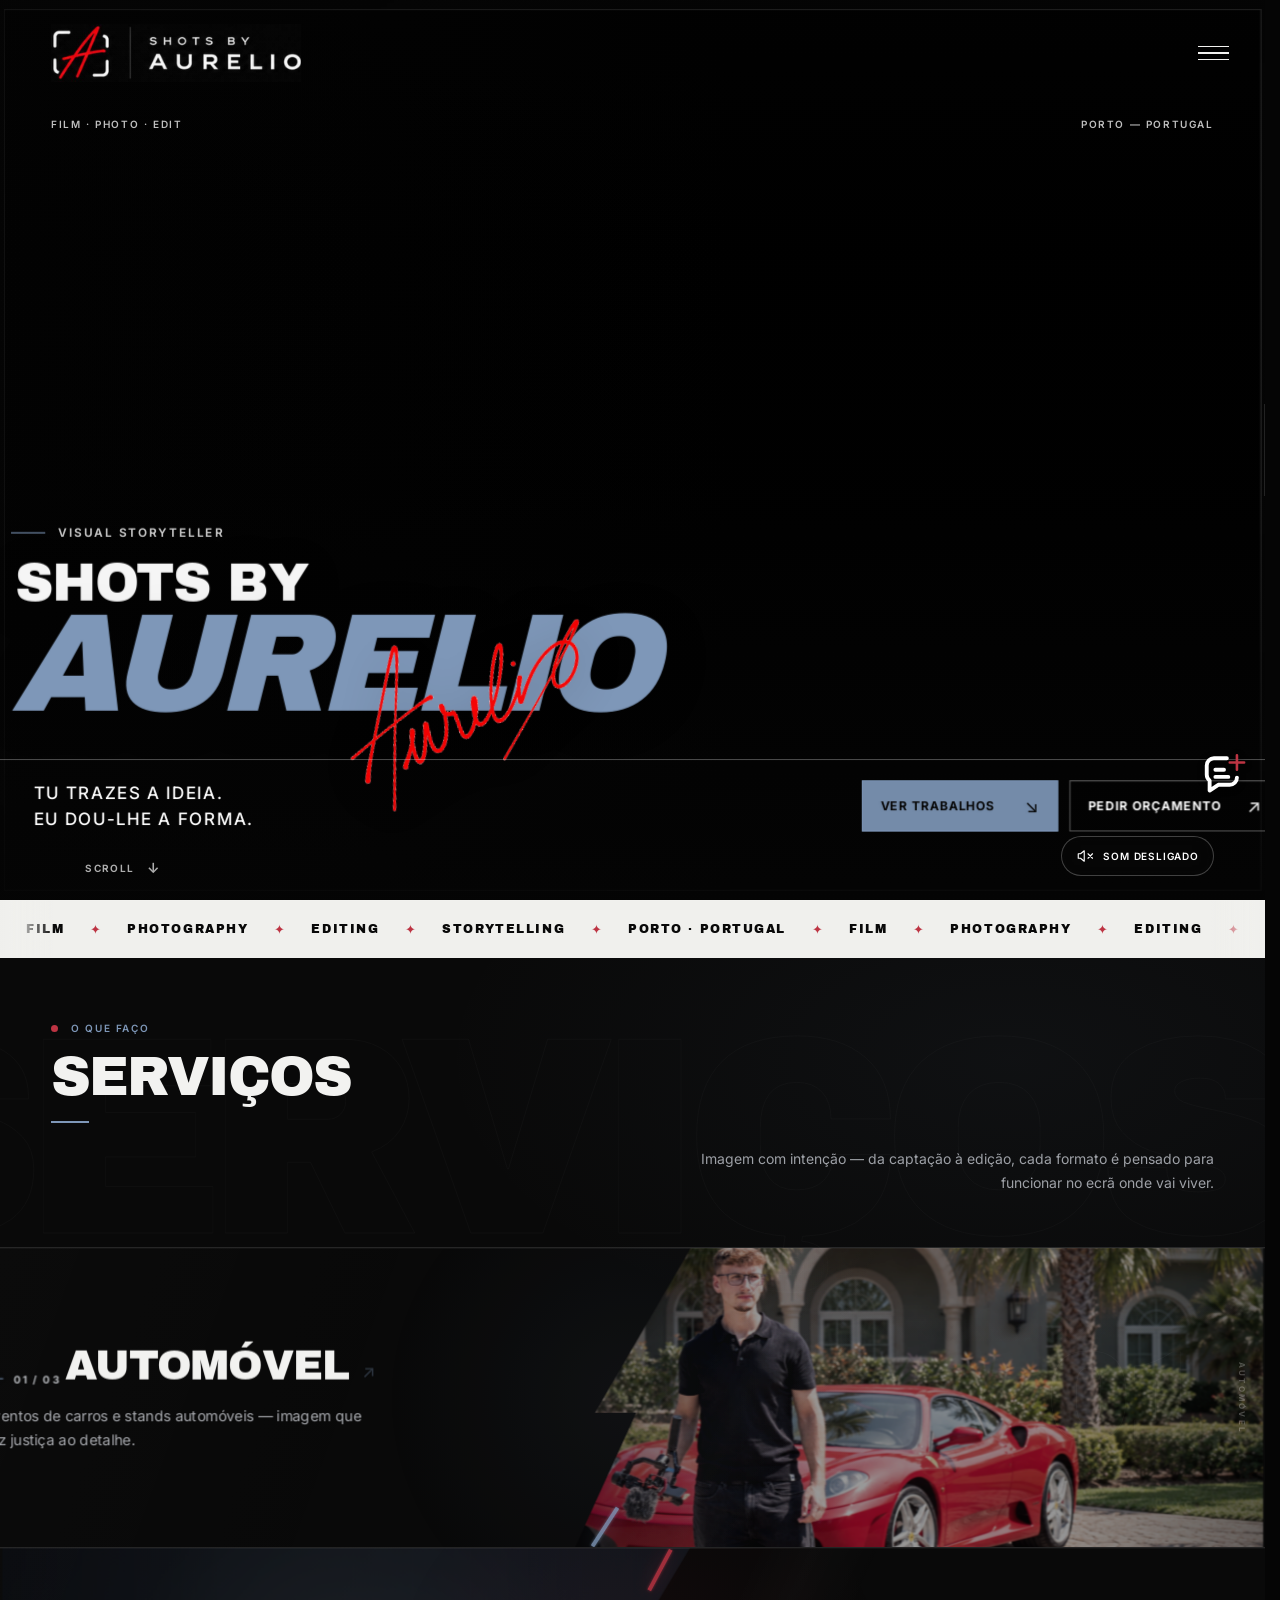
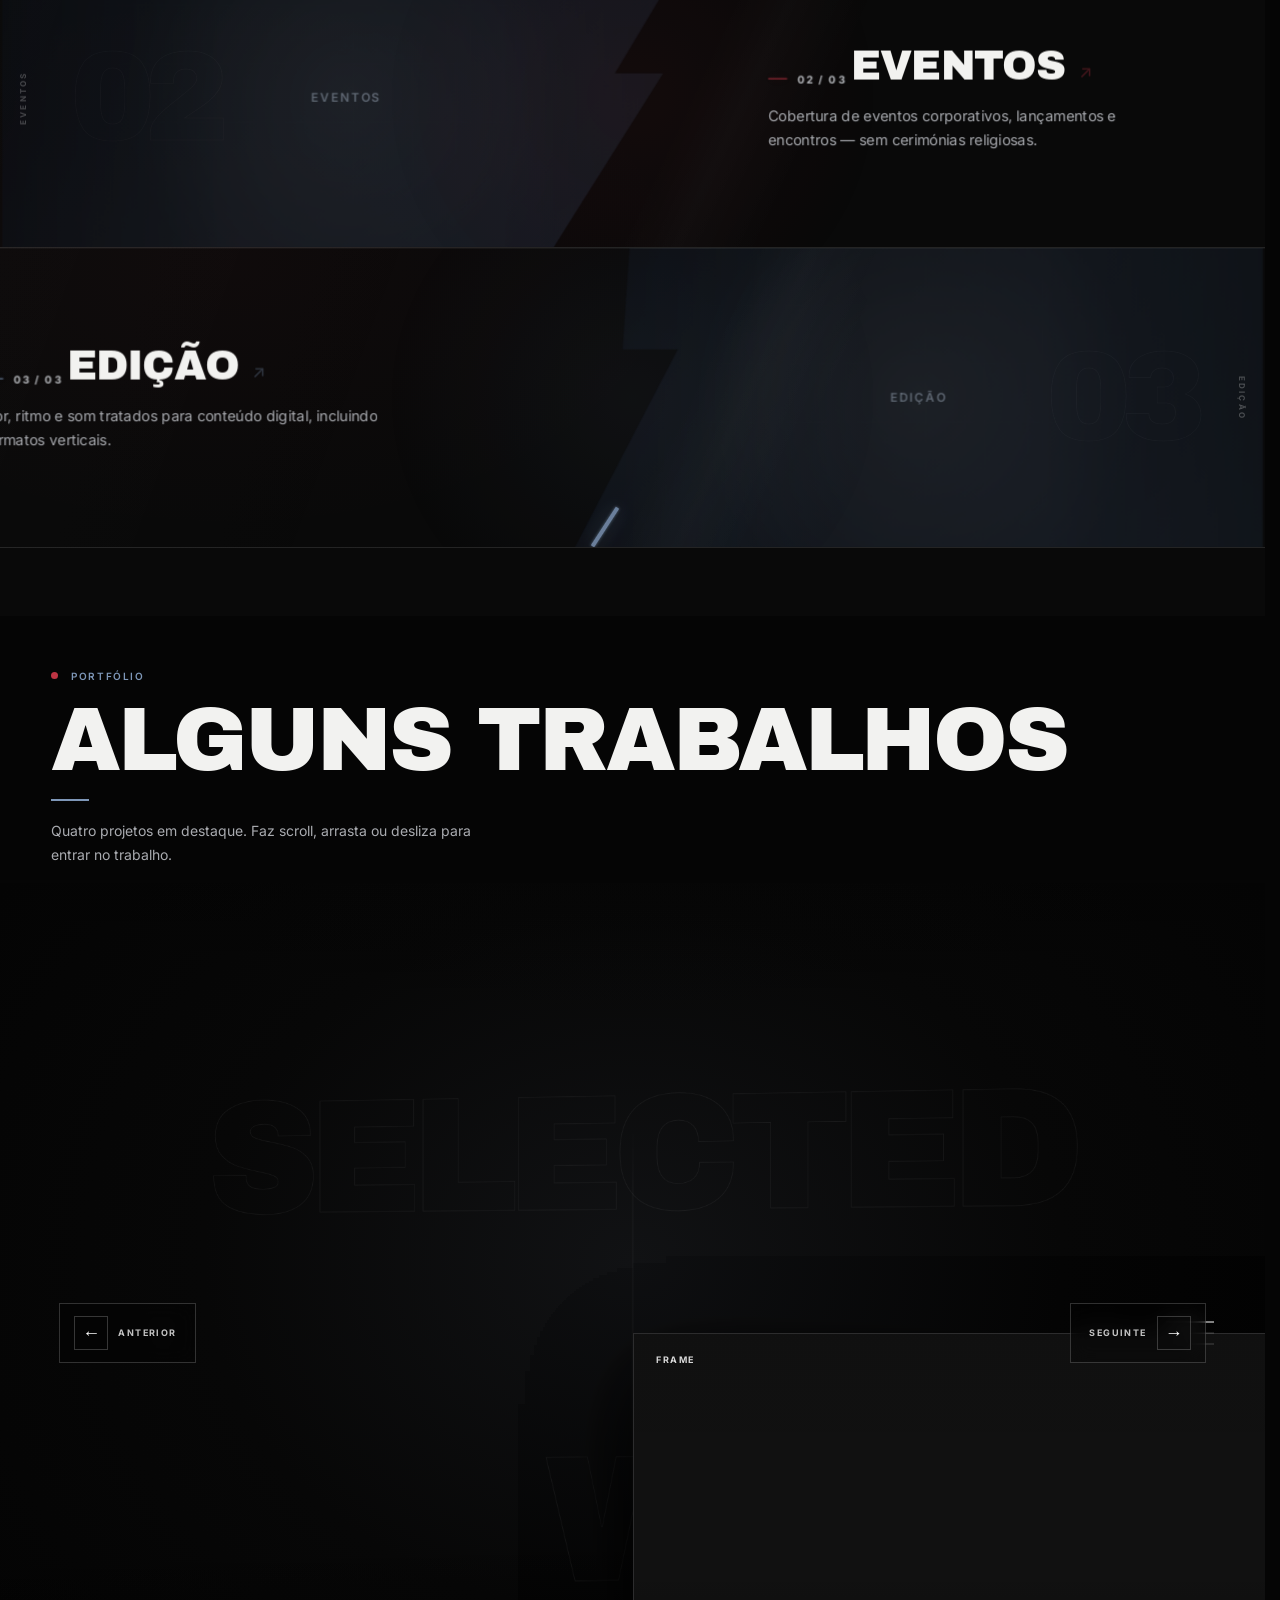
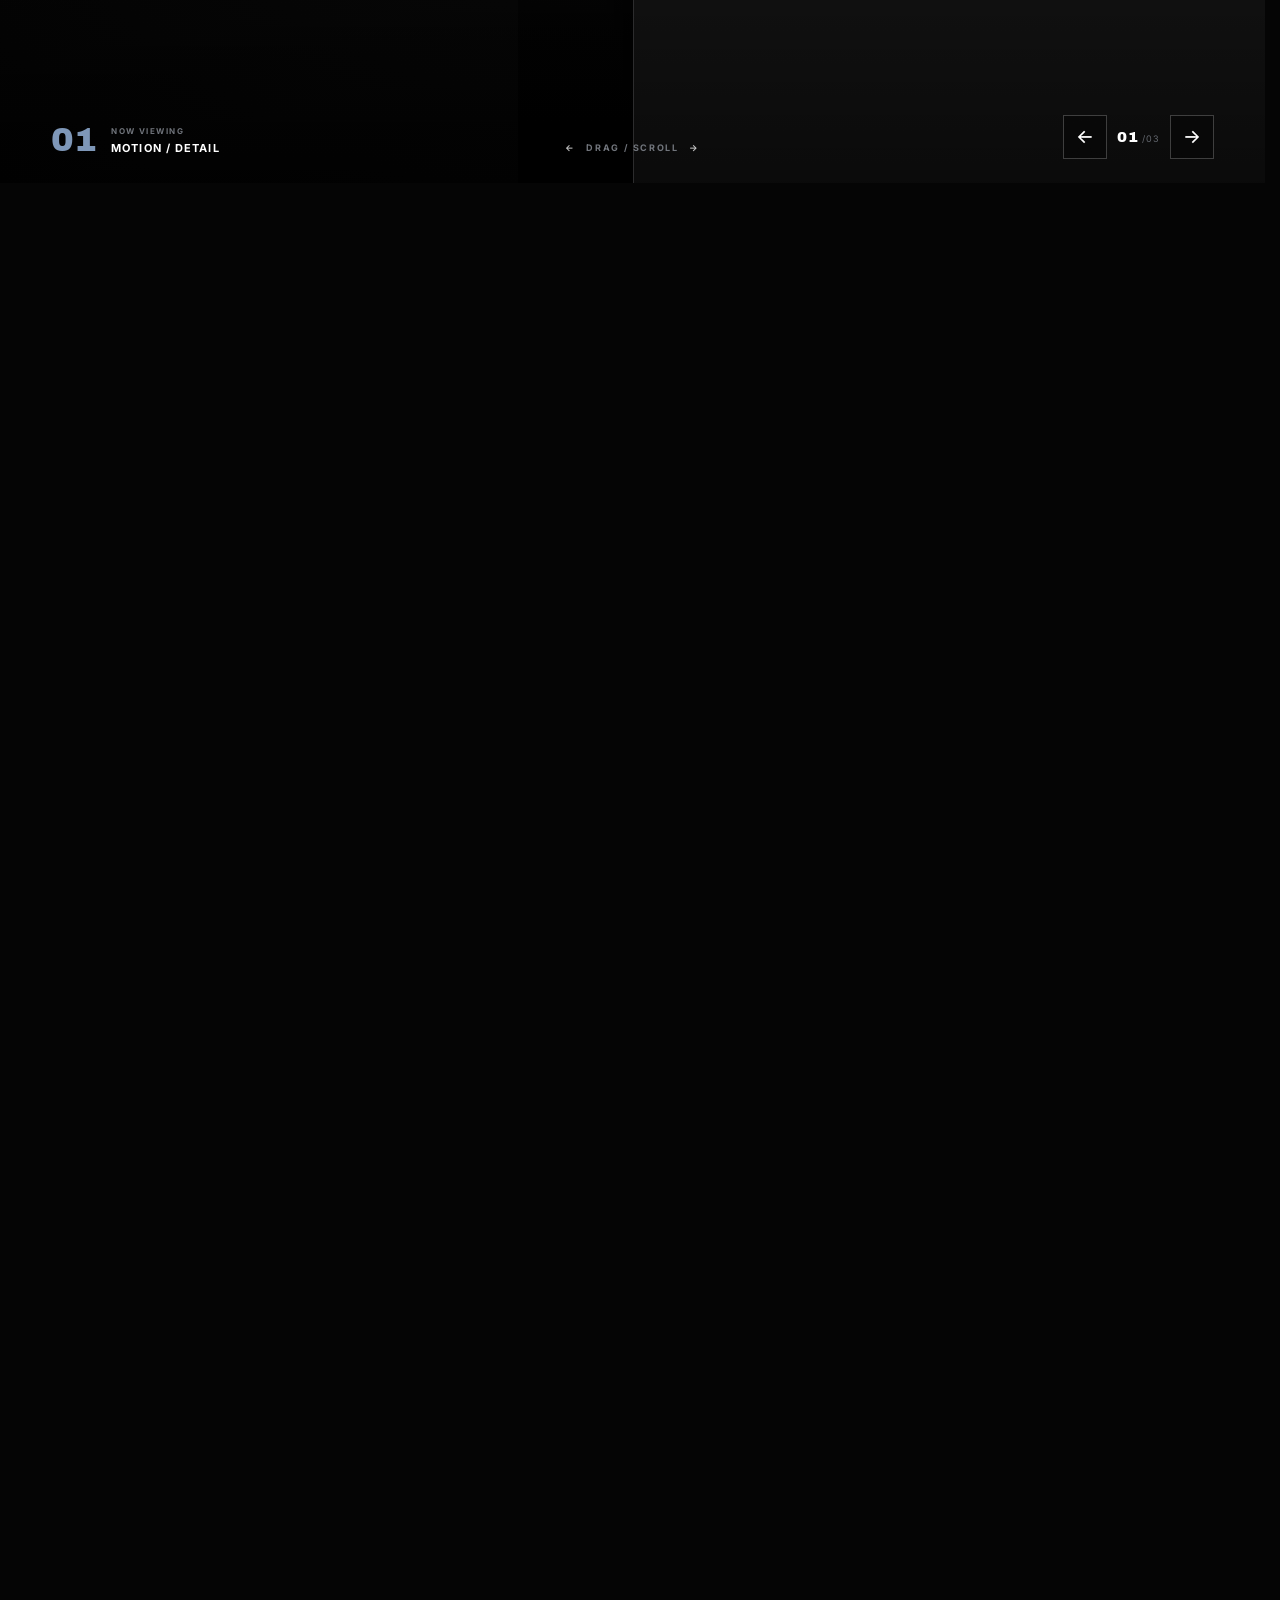
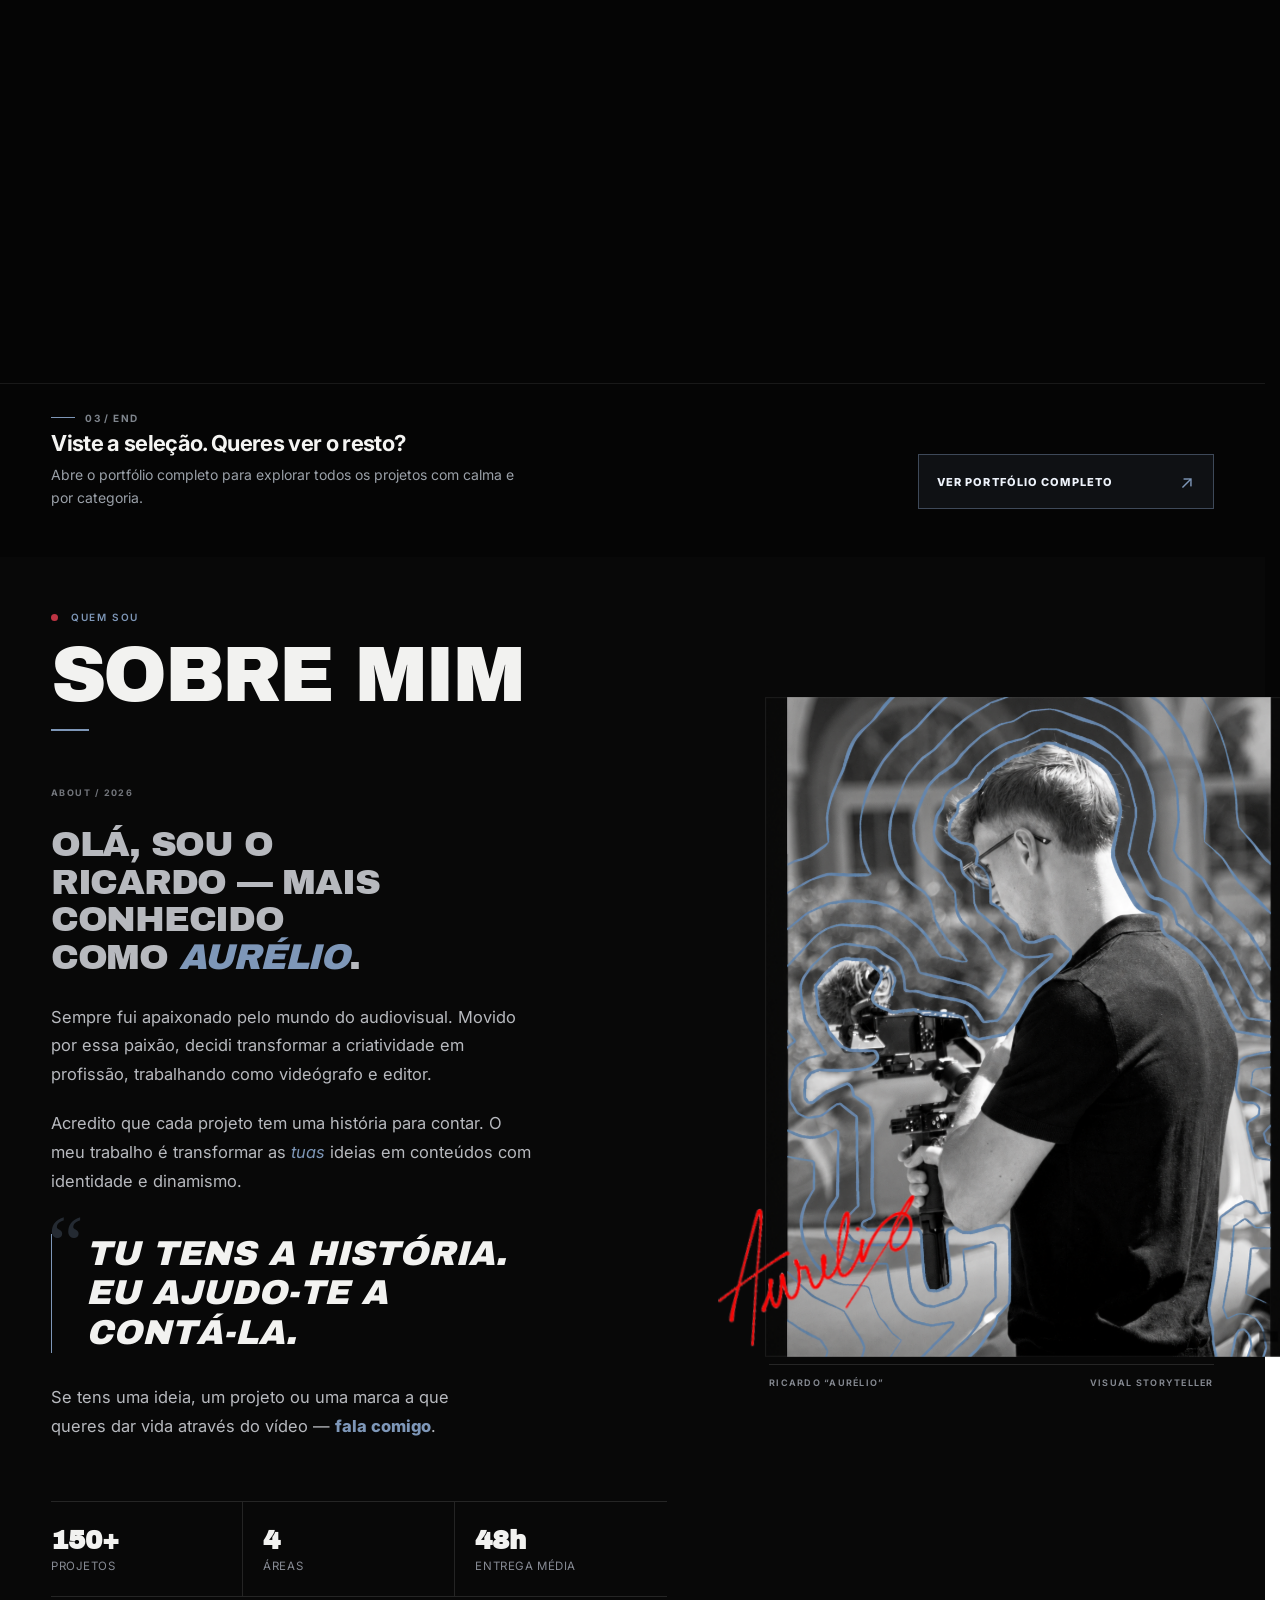
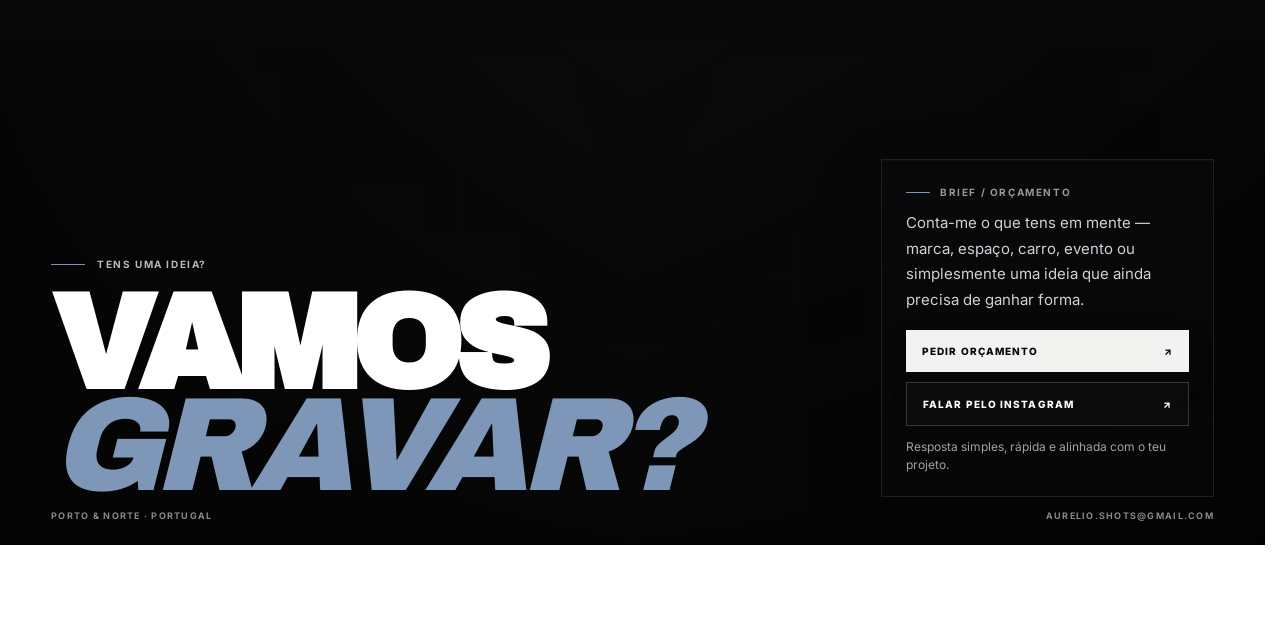
==== commit d1d69761: "Update index.html" ====
--- a/shots-vercel 2/public/index.html
+++ b/shots-vercel 2/public/index.html
@@ -6,8 +6,7 @@
 
 <meta charset="UTF-8">
 
-<meta name="viewport" content="width=device-width, initial-scale=1.0">
-
+<meta name="viewport" content="width=device-width, initial-scale=1.0, viewport-fit=cover">
 <title>shots_by_aurelio</title>
 
 <link rel="preconnect" href="https://fonts.googleapis.com">
@@ -1968,6 +1967,7 @@
   #servicos > .services-note{margin-left:20px!important;margin-right:20px!important;}
 }
 </style>
+  <link rel="stylesheet" href="/assets/mobile.css">
 </head>
 
 <body>
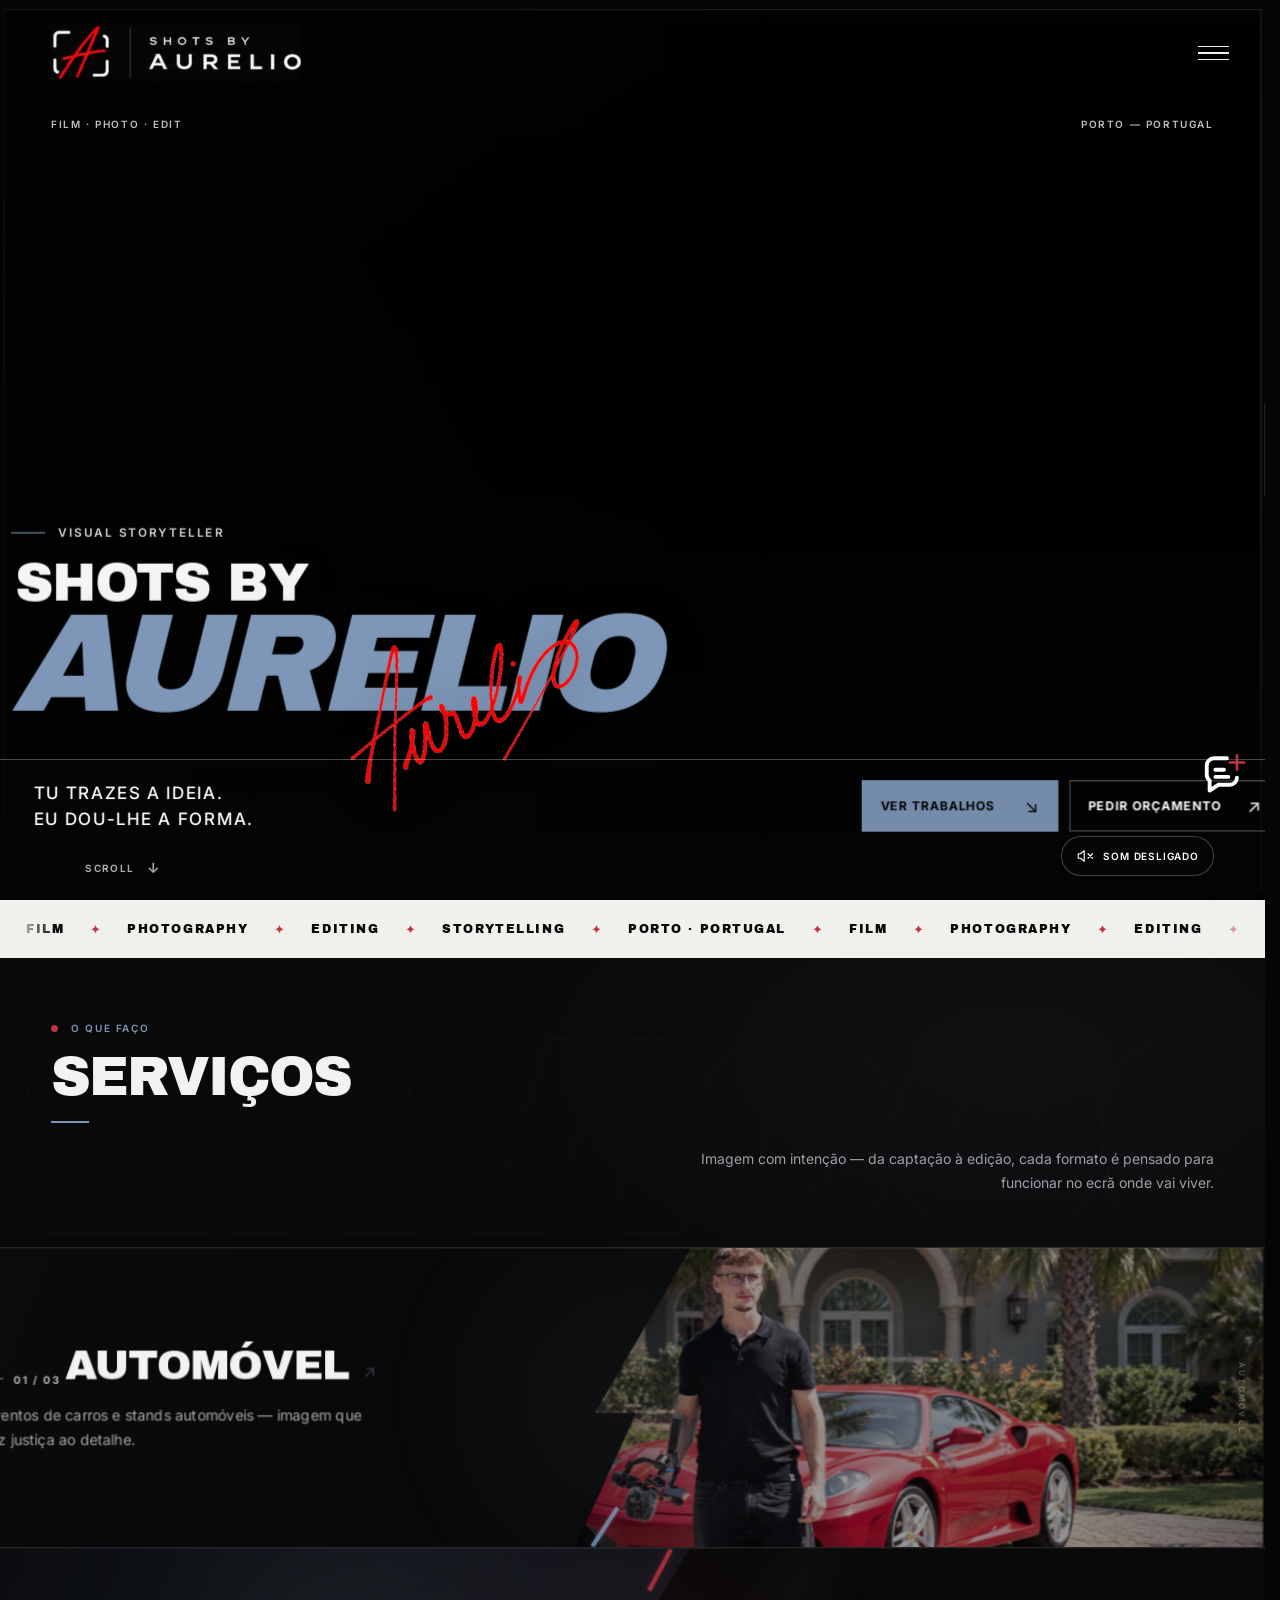
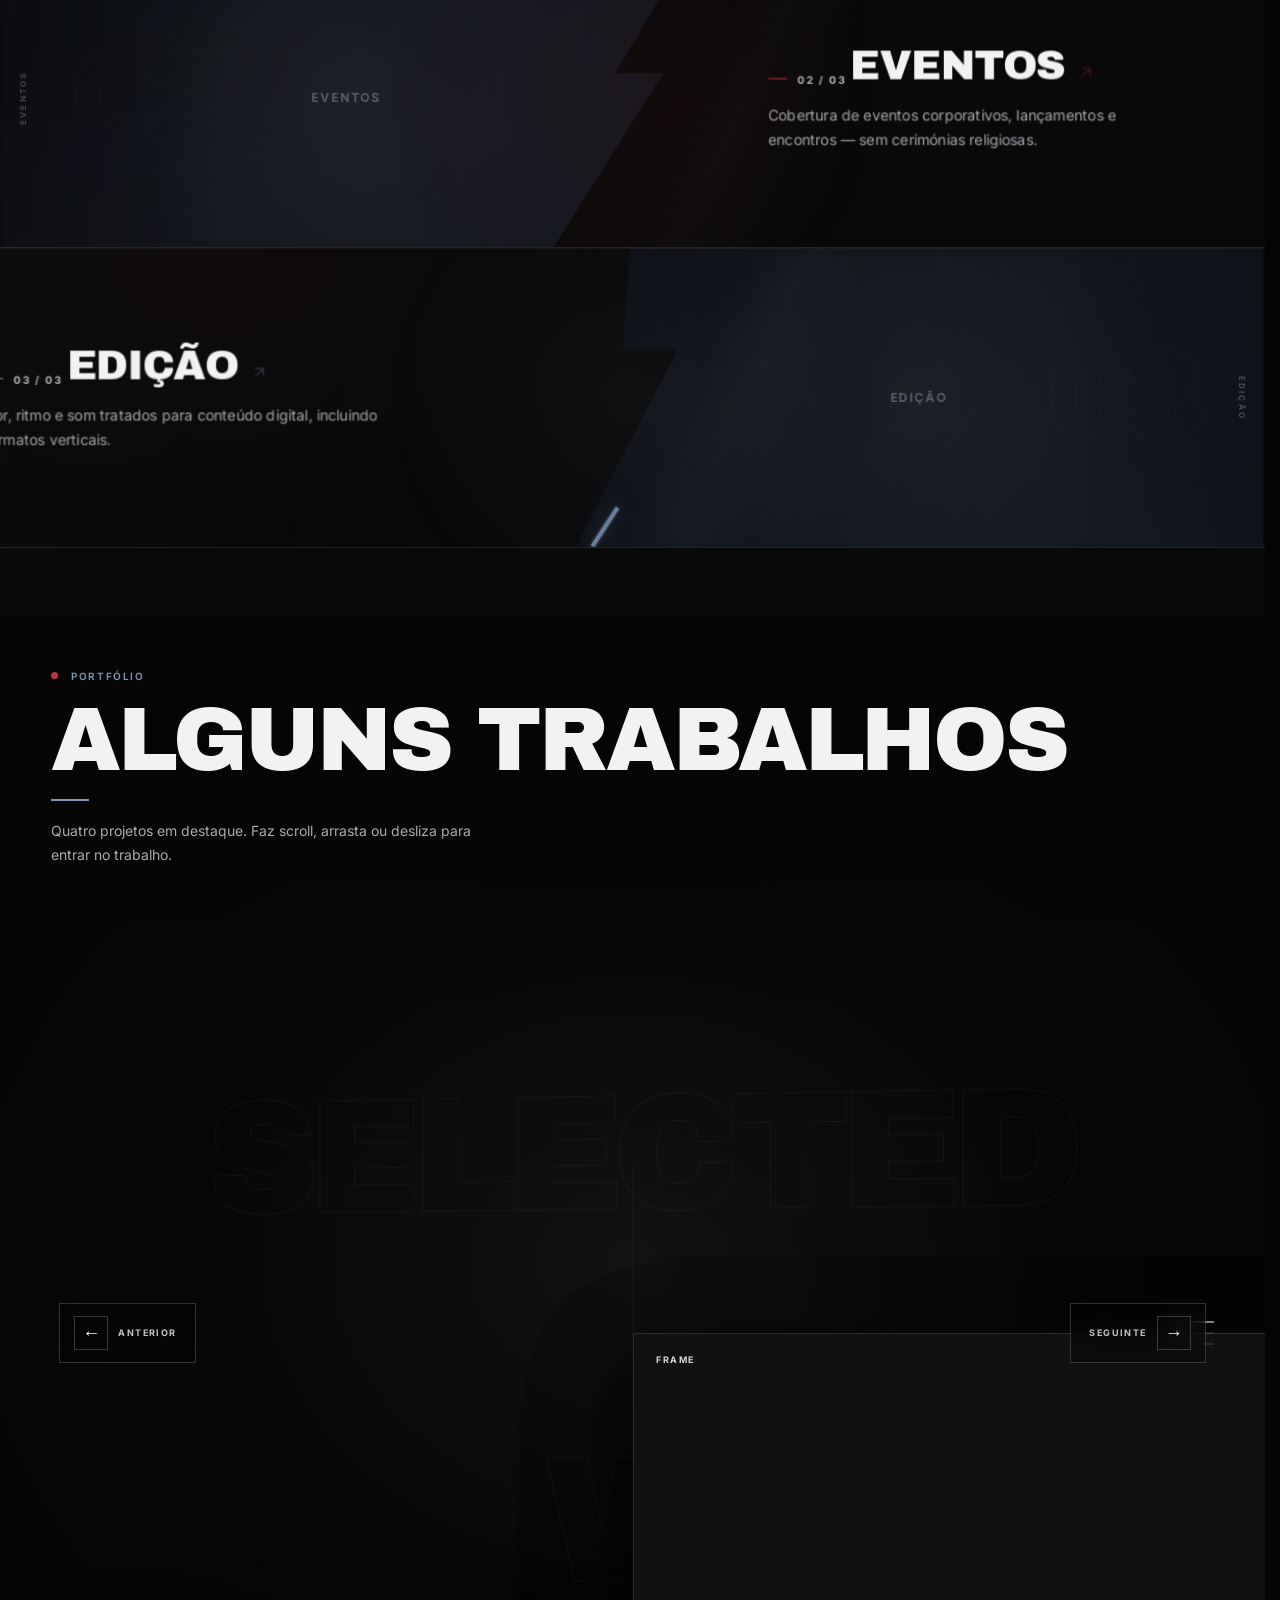
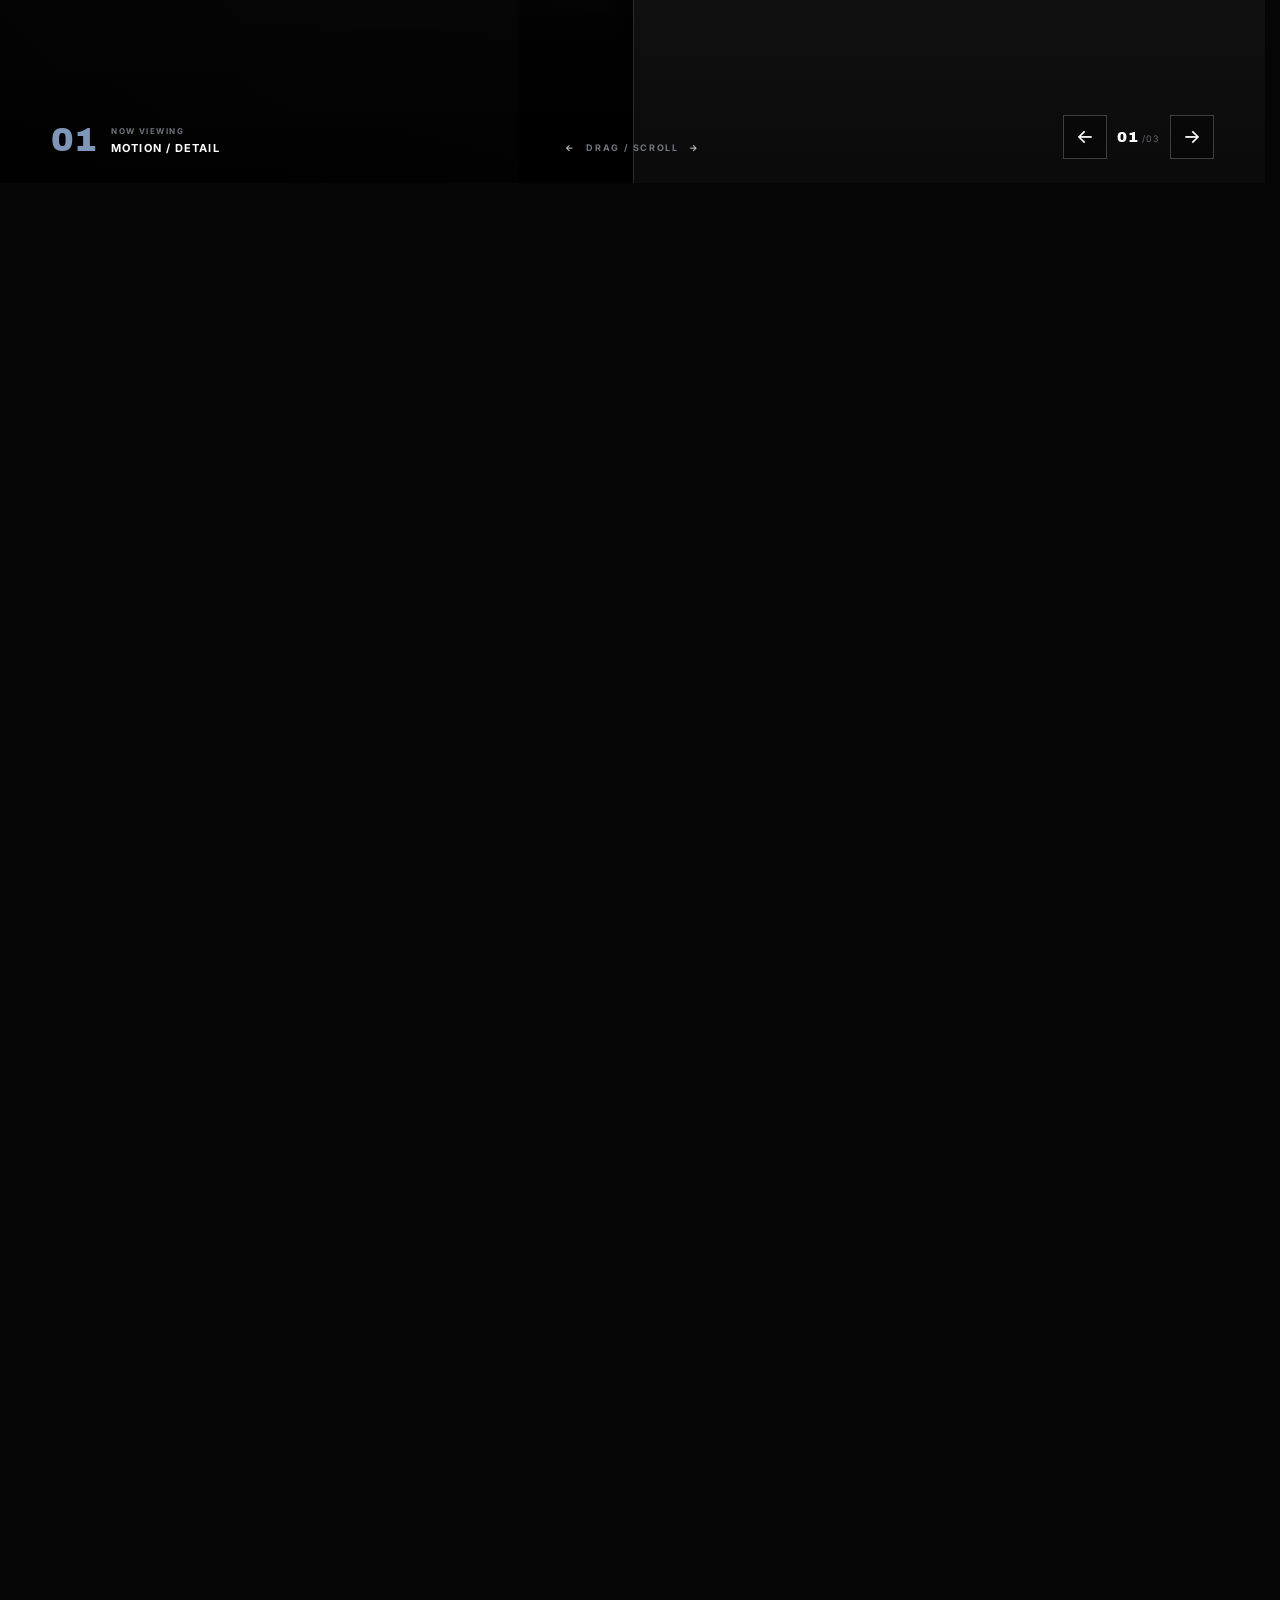
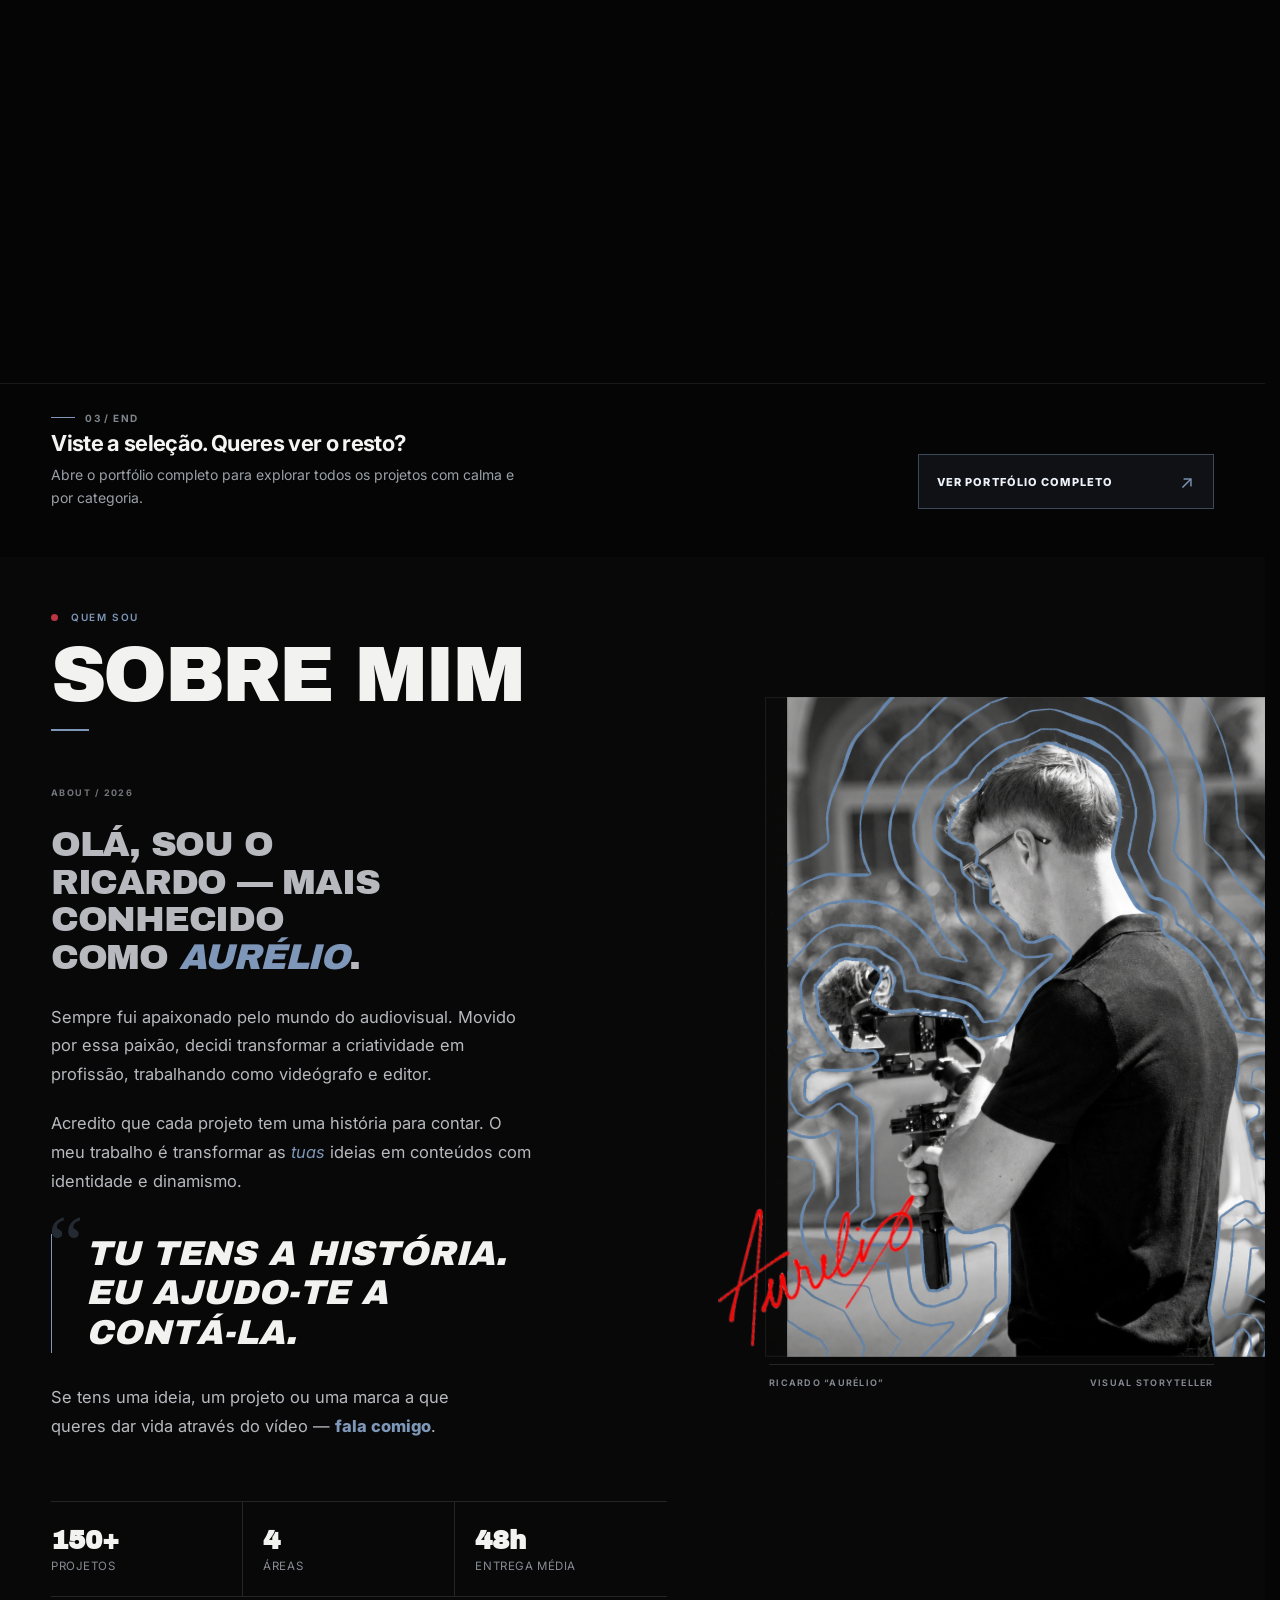
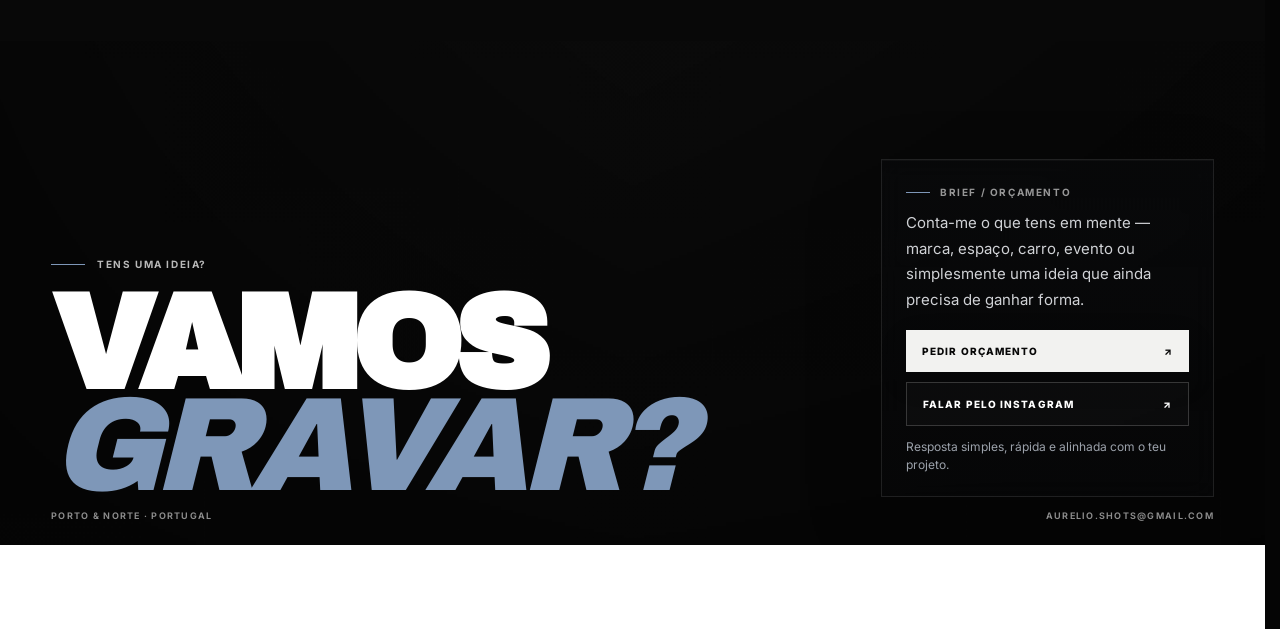
==== commit 86ad9985: "Update index.html" ====
--- a/shots-vercel 2/public/index.html
+++ b/shots-vercel 2/public/index.html
@@ -1967,8 +1967,7 @@
   #servicos > .services-note{margin-left:20px!important;margin-right:20px!important;}
 }
 </style>
-  <link rel="stylesheet" href="/assets/mobile.css">
-</head>
+<link rel="stylesheet" href="assets/mobile.css?v=6"></head>
 
 <body>
 <div class="scroll-progress" aria-hidden="true"><i></i></div>
--- a/shots-vercel 2/public/assets/mobile.css
+++ b/shots-vercel 2/public/assets/mobile.css
@@ -0,0 +1,355 @@
+/* =====================================================================
+   SHOTS BY AURELIO Ã¢â‚¬â€ MOBILE v4 (compacto, limpo, sem sobreposiÃƒÂ§ÃƒÂµes)
+   Carregar DEPOIS de todo o CSS do index.html. Desktop (>900px) intacto.
+   ===================================================================== */
+html{-webkit-text-size-adjust:100%;overflow-x:clip;}
+body{overflow-x:clip;-webkit-tap-highlight-color:transparent;}
+
+/* ================= TABLET (Ã¢â€°Â¤900px) ================= */
+@media(max-width:900px){
+  .foto-retrato,#sobre .foto-retrato{margin-top:0!important;}
+  .menu-stage,.menu-stage-clean{display:none!important;}
+  .menu-shell,.menu-shell-v16{grid-template-columns:1fr!important;min-height:0!important;}
+  .spatial-side-jump{display:none!important;}
+  .hero .hero-caption{white-space:normal!important;width:auto!important;}
+  .hero .hero-bottomline{padding-left:0!important;}
+  .hero-scroll{left:var(--page-pad)!important;}
+  #sobre .sobre-intro,#sobre .sobre-quote{max-width:none!important;}
+}
+
+/* ================= TELEMÃƒâ€œVEL (Ã¢â€°Â¤600px) ================= */
+@media(max-width:600px){
+  :root{--page-pad:18px;}
+
+  /* ---- Header ---- */
+  header{padding:calc(12px + env(safe-area-inset-top)) 16px 12px 18px!important;}
+  .header-logo{width:140px!important;height:32px!important;}
+  .header-logo img{width:176px!important;left:-21px!important;top:-29px!important;}
+  .burger{width:40px!important;height:40px!important;align-items:flex-end;padding:0 6px!important;gap:5px!important;}
+  .burger span{width:22px!important;}
+  .burger.open span:nth-child(1){transform:translateY(6.5px) rotate(45deg)!important;}
+  .burger.open span:nth-child(3){transform:translateY(-6.5px) rotate(-45deg)!important;}
+
+  /* ---- Menu: sÃƒÂ³ links, limpos ---- */
+  .menu-overlay{height:100dvh!important;overflow-y:auto!important;overscroll-behavior:contain;
+    padding:calc(70px + env(safe-area-inset-top)) 18px calc(24px + env(safe-area-inset-bottom))!important;}
+  .menu-main{gap:14px!important;}
+  .menu-nav-v16{gap:6px!important;}
+  .menu-overlay a.link{min-height:0!important;padding:12px 14px!important;grid-template-columns:26px minmax(0,1fr)!important;grid-template-areas:'idx title'!important;}
+  .menu-overlay a.link small,.menu-overlay a.link::after{display:none!important;}
+  .menu-overlay a.link strong{font-size:24px!important;}
+  .menu-link-index{padding-top:6px!important;font-size:9px!important;}
+  .menu-overlay .cta{width:100%;justify-content:space-between;min-height:48px;font-size:12px!important;}
+  .menu-foot{flex-direction:column!important;gap:4px!important;font-size:9px!important;margin-top:14px!important;padding-top:12px!important;}
+
+  /* ---- Hero: sÃƒÂ³ o essencial ---- */
+  .hero.hero-film{height:100svh!important;min-height:520px!important;}
+  .hero-media{inset:0!important;border:0!important;}
+  .hero-topline,.hero-eyebrow,.hero-signature,.hero-scroll{display:none!important;}
+  .hero-content{left:18px!important;right:18px!important;bottom:calc(64px + env(safe-area-inset-bottom))!important;}
+  .hero-title{font-size:clamp(40px,13.5vw,60px)!important;line-height:.82!important;}
+  .hero-title span{font-size:.4em!important;}
+  .hero-bottomline{margin-top:14px!important;padding-top:12px!important;gap:12px!important;flex-direction:column!important;align-items:stretch!important;}
+  .hero .hero-caption{font-size:10.5px!important;line-height:1.45!important;letter-spacing:.06em!important;}
+  .hero-actions{display:grid!important;grid-template-columns:1fr 1fr!important;gap:8px!important;width:100%!important;}
+  .hero-link{min-width:0!important;width:100%;min-height:40px;padding:8px 10px!important;font-size:9px!important;gap:0!important;justify-content:center!important;text-align:center;}
+  .hero-actions{overflow:hidden;}
+  .hero-sound{bottom:calc(14px + env(safe-area-inset-bottom))!important;right:18px!important;padding:8px!important;width:40px;height:40px;justify-content:center;}
+  .hero-sound-label{display:none!important;}
+
+  /* BotÃƒÂ£o flutuante discreto */
+  .quote-float{width:44px!important;height:44px!important;right:10px!important;padding:6px!important;
+    bottom:calc(72px + env(safe-area-inset-bottom))!important;}
+  .quote-float svg{width:32px!important;height:32px!important;}
+
+  .creative-strip{height:38px!important;}
+  .creative-strip-group span{font-size:9px!important;padding:0 14px!important;}
+
+  /* ---- SecÃƒÂ§ÃƒÂµes: menos espaÃƒÂ§o, tÃƒÂ­tulos mais pequenos ---- */
+  section:not(.hero){padding-left:18px!important;padding-right:18px!important;}
+  h2.display{font-size:clamp(28px,8.5vw,38px)!important;padding-bottom:14px!important;}
+  .meta.section-label{font-size:9px!important;margin-bottom:10px!important;}
+  .section-intro,#servicos .services-note,#trabalhos>.section-intro{display:none!important;}
+
+  /* ---- ServiÃƒÂ§os: cartÃƒÂµes compactos ---- */
+  #servicos{padding:34px 0 28px!important;}
+  #servicos::before,#servicos .svc-depth-meta,#servicos .svc-placeholder,#servicos .svc::before,#servicos .svc::after,
+  #servicos .svc-photo::before,#servicos .svc-photo::after,#servicos .svc h3::after,#servicos .svc-index{display:none!important;}
+  #servicos>.section-label,#servicos>h2.display{margin-left:18px!important;margin-right:18px!important;}
+  #servicos .svc-stack{margin:16px 18px 0!important;display:grid!important;gap:10px!important;border:0!important;perspective:none!important;}
+  #servicos .svc{display:grid!important;grid-template-columns:minmax(0,1fr) 104px!important;min-height:0!important;height:auto!important;
+    background:#0f1012!important;border:1px solid rgba(255,255,255,.08)!important;border-radius:6px;overflow:hidden!important;}
+  #servicos .svc-copy,#servicos .svc:nth-child(even) .svc-copy{grid-column:1!important;grid-row:1!important;padding:14px!important;transform:none!important;align-self:center;}
+  #servicos .svc-photo,#servicos .svc:nth-child(even) .svc-photo{grid-column:2!important;grid-row:1!important;position:relative!important;inset:auto!important;
+    width:100%!important;height:100%!important;min-height:92px;clip-path:none!important;transform:none!important;filter:none!important;opacity:1!important;background:#1a2029;}
+  #servicos .svc-photo img{position:absolute!important;inset:0!important;width:100%!important;height:100%!important;top:0!important;transform:none!important;object-fit:cover!important;}
+  #servicos .svc h3{font-size:19px!important;margin:0 0 4px!important;}
+  #servicos .svc p{font-size:12px!important;line-height:1.45!important;max-width:none!important;}
+
+  /* ---- Trabalhos (cartÃƒÂµes 3D simplificados) ---- */
+  #trabalhos.spatial-work-section{padding-top:34px!important;}
+  #trabalhos>.section-label,#trabalhos>h2.display{margin-left:18px!important;margin-right:18px!important;}
+  #trabalhos>h2.display{font-size:clamp(28px,8.5vw,38px)!important;}
+  .spatial-showcase{height:190vh!important;margin-top:0!important;}
+  .spatial-sticky{height:calc(100svh - 70px)!important;top:70px!important;min-height:420px!important;}
+  .spatial-ghost,.spatial-axis,.spatial-hint,.spatial-steps,.spatial-exit,
+  .spatial-card-top,.spatial-peek-arrow,.spatial-now small,.spatial-card-copy>span{display:none!important;}
+  .spatial-card{width:82vw!important;height:min(54svh,440px)!important;}
+  .spatial-card-copy{left:14px!important;bottom:14px!important;}
+  .spatial-card-copy strong{font-size:clamp(26px,8vw,34px)!important;}
+  .spatial-card-link{top:auto!important;bottom:16px!important;right:14px!important;font-size:8.5px!important;}
+  .spatial-now{left:18px!important;bottom:calc(16px + env(safe-area-inset-bottom))!important;}
+  .spatial-now-index{font-size:22px!important;}
+  .spatial-now strong{font-size:9px!important;}
+  .spatial-nav{right:14px!important;bottom:calc(12px + env(safe-area-inset-bottom))!important;gap:6px!important;}
+  .spatial-nav-btn{width:40px!important;height:40px!important;}
+  .spatial-outro{padding:20px 18px 28px!important;gap:14px!important;}
+  .spatial-outro-copy p,.spatial-outro-kicker{display:none!important;}
+  .spatial-outro-copy strong{font-size:16px!important;}
+  .spatial-outro-cta{width:100%!important;min-width:0!important;min-height:46px;padding:12px 14px!important;font-size:10px!important;}
+
+  /* ---- Sobre ---- */
+  #sobre{padding-top:34px!important;padding-bottom:28px!important;}
+  #sobre .sobre-grid{gap:24px!important;margin-top:20px!important;}
+  #sobre .sobre-copy::before,.about-caption,.about-signature{display:none!important;}
+  #sobre .sobre-intro{font-size:18px!important;margin-bottom:14px!important;line-height:1.2!important;}
+  #sobre .sobre-copy p{font-size:14px!important;line-height:1.6!important;margin-bottom:12px!important;max-width:none!important;}
+  #sobre .sobre-quote{font-size:19px!important;padding-left:14px!important;margin:20px 0 18px!important;border-left-width:2px!important;}
+  #sobre .sobre-quote-mark{display:none!important;}
+  #sobre .sobre-outro{font-size:14px!important;}
+  #sobre .sobre-stats{margin-top:22px!important;}
+  #sobre .sobre-stats .stat{padding:14px 6px 12px 0!important;}
+  #sobre .sobre-stats .stat:not(:first-child){padding-left:10px!important;}
+  #sobre .sobre-stats .stat b{font-size:18px!important;}
+  #sobre .sobre-stats .stat span{font-size:8px!important;}
+  .about-visual{max-width:none!important;transform:none!important;}
+  .about-visual .foto-retrato{min-height:0!important;aspect-ratio:1/1!important;max-height:340px;}
+
+  /* ---- Contacto ---- */
+  #contacto.contact-film,#contacto .contact-film-inner{min-height:0!important;}
+  #contacto .contact-film-inner{padding:44px 18px 50px!important;gap:20px!important;}
+  .contact-film-eyebrow,.contact-film-copy-kicker,.contact-film-helper,.contact-film-meta{display:none!important;}
+  .contact-film h2{font-size:clamp(42px,14vw,60px)!important;line-height:.82!important;}
+  .contact-film-copy{max-width:none!important;padding:0!important;border:0!important;background:none!important;backdrop-filter:none!important;box-shadow:none!important;}
+  .contact-film-copy p{font-size:13.5px!important;margin-bottom:14px!important;}
+  .contact-film-primary,.contact-film-secondary{min-height:46px;padding:12px 14px!important;font-size:10px!important;}
+
+  /* ---- Footer ---- */
+  footer{flex-direction:row!important;flex-wrap:wrap;justify-content:space-between!important;gap:10px!important;
+    padding:20px 18px calc(20px + env(safe-area-inset-bottom))!important;min-height:0!important;}
+  footer .wordmark{font-size:10px!important;}
+  footer .socials{gap:14px!important;}
+  footer .socials a{font-size:9px!important;}
+
+  /* ---- FormulÃƒÂ¡rio ---- */
+  .form-overlay{height:100dvh!important;overflow-y:auto!important;overscroll-behavior:contain;
+    padding:calc(60px + env(safe-area-inset-top)) 12px calc(24px + env(safe-area-inset-bottom))!important;}
+  .form-shell{grid-template-columns:1fr!important;gap:12px!important;}
+  .form-close{position:fixed!important;top:calc(10px + env(safe-area-inset-top))!important;right:12px!important;
+    width:42px!important;height:42px!important;background:rgba(10,10,12,.92)!important;z-index:80!important;}
+  .form-aside{position:relative!important;padding:0!important;}
+  .form-eyebrow,.form-sub,.form-chip-label,.form-chip-group,
+  .form-panel-note,.form-panel-badge,.form-submit-note{display:none!important;}
+  .form-title{font-size:34px!important;margin-bottom:0!important;}
+  .form-panel{padding:14px!important;}
+  .form-panel-head{margin-bottom:10px!important;padding:0!important;}
+  #orcamentoForm{gap:10px!important;}
+  .f-row-2{grid-template-columns:1fr!important;gap:10px!important;}
+  .f-row label{font-size:9.5px!important;}
+  .f-row input,.f-row select,.f-row textarea{font-size:16px!important;min-height:46px!important;padding:10px 12px!important;}
+  .f-row textarea{min-height:90px!important;}
+  .form-submit{min-height:50px!important;}
+}
+
+/* Setas Ã¢â€ â€” Ã¢â€ Ëœ viram emoji no iOS: escondidas em mobile */
+@media(max-width:600px){
+  .hero-link span,.menu-overlay .cta span,.contact-film-primary span:last-child,
+  .contact-film-secondary span:last-child,.spatial-outro-cta b{display:none!important;}
+  .menu-overlay .cta,.contact-film-primary,.contact-film-secondary,.spatial-outro-cta{justify-content:center!important;}
+}
+
+/* ================= EcrÃƒÂ£s muito pequenos ================= */
+@media(max-width:380px){
+  .hero-title{font-size:clamp(36px,12.5vw,48px)!important;}
+  .hero-link{font-size:9px!important;padding:10px 6px!important;}
+}
+
+/* ================= Landscape / ecrÃƒÂ£s baixos ================= */
+@media(max-height:520px) and (orientation:landscape){
+  .hero.hero-film{height:auto!important;min-height:100svh!important;}
+  .hero-topline,.hero-eyebrow,.hero-scroll,.hero-signature{display:none!important;}
+  .hero-content{bottom:40px!important;}
+  .hero-title{font-size:clamp(36px,8vw,64px)!important;}
+  .hero-bottomline{flex-direction:row!important;align-items:flex-end!important;}
+  .spatial-sticky{min-height:0!important;}
+}
+
+/* ================= Sem rato: sem hover preso ================= */
+@media(hover:none){
+  #servicos .svc:hover .svc-photo,#servicos .svc:hover .svc-copy{transform:none!important;}
+  .hero-link:hover,.btn:hover,.contact-film-primary:hover,.contact-film-secondary:hover{transform:none!important;}
+}
+
+/* =====================================================================
+   v4 Ã¢â‚¬â€ correÃƒÂ§ÃƒÂµes finais (mobile Ã¢â€°Â¤600px)
+   ===================================================================== */
+@media(max-width:600px){
+
+  /* --- HERO: o 3D (translateZ) ampliava o conteÃƒÂºdo e cortava as letras/botÃƒÂµes --- */
+  .hero.hero-film{perspective:none!important;}
+  .hero-content,.hero-title span,.hero-title em,.hero-bottomline,.hero-topline{
+    transform:none!important;}
+  .hero-content{left:18px!important;right:18px!important;width:auto!important;}
+  .hero-bottomline,.hero-actions{width:100%!important;max-width:100%!important;}
+
+  /* Assinatura vermelha de volta (pequena, sobre o canto do "AURELIO") */
+  .hero-signature{display:block!important;position:absolute!important;
+    width:clamp(84px,27vw,120px)!important;left:auto!important;right:2%!important;top:34%!important;
+    transform:rotate(-8deg)!important;z-index:4;pointer-events:none;}
+
+  /* Som no topo (nÃƒÂ£o colide com os botÃƒÂµes) e botÃƒÂ£o de orÃƒÂ§amento mais discreto */
+  .hero-sound{top:calc(72px + env(safe-area-inset-top))!important;bottom:auto!important;right:18px!important;
+    width:36px!important;height:36px!important;}
+  .quote-float{width:42px!important;height:42px!important;right:8px!important;
+    bottom:calc(16px + env(safe-area-inset-bottom))!important;}
+  .quote-float svg{width:30px!important;height:30px!important;}
+
+  /* --- SERVIÃƒâ€¡OS: cartÃƒÂ£o vertical (foto em cima, texto em baixo), com cor da marca --- */
+  #servicos .svc-stack{width:auto!important;max-width:none!important;margin:18px 18px 0!important;gap:14px!important;}
+  #servicos .svc{display:flex!important;flex-direction:column!important;border-radius:8px!important;
+    border:1px solid rgba(255,255,255,.09)!important;border-top:3px solid #7E97B8!important;}
+  #servicos .svc:nth-child(even){border-top-color:#BD3443!important;}
+  #servicos .svc-photo,#servicos .svc:nth-child(even) .svc-photo{order:-1;width:100%!important;height:150px!important;
+    min-height:0!important;grid-column:auto!important;grid-row:auto!important;}
+  #servicos .svc-copy,#servicos .svc:nth-child(even) .svc-copy{padding:16px 16px 18px!important;}
+  #servicos .svc h3{font-size:22px!important;margin-bottom:6px!important;}
+  #servicos .svc p{font-size:13.5px!important;line-height:1.55!important;}
+  /* sem foto carregada -> esconde o bloco vazio */
+  #servicos .svc:has(.svc-photo img[style*="none"]) .svc-photo{display:none!important;}
+
+  /* --- SOBRE: assinatura vermelha de volta, sem 3D --- */
+  #sobre,#contacto.contact-film{perspective:none!important;}
+  #sobre .sobre-copy,.about-visual,#contacto .contact-film-title,.contact-film h2{transform:none!important;}
+  .about-visual{position:relative!important;}
+  .about-signature{display:block!important;position:absolute!important;left:auto!important;right:4%!important;
+    bottom:7%!important;width:40%!important;height:auto!important;z-index:3;transform:rotate(-5deg)!important;}
+  .about-visual .foto-retrato{max-height:none!important;aspect-ratio:4/5!important;}
+
+  /* Vermelho de marca: ponto das etiquetas e sublinhado dos tÃƒÂ­tulos */
+  h2.display::after{background:linear-gradient(90deg,#7E97B8 70%,#BD3443 70%)!important;width:44px!important;}
+}
+/* V5: shared mobile navigation and portfolio. Home content stays unchanged. */
+@media (max-width:900px){
+  .menu-overlay{height:100vh!important;height:100dvh!important;overflow-y:auto!important;overflow-x:hidden!important;overscroll-behavior:contain;padding:calc(96px + env(safe-area-inset-top)) 20px calc(24px + env(safe-area-inset-bottom))!important;}
+  .menu-shell,.menu-shell-v16{display:block!important;min-height:0!important;transform:none!important;}
+  .menu-stage,.menu-stage-clean,.menu-panel,.menu-kicker{display:none!important;}
+  .menu-overlay .menu-main{width:100%!important;max-width:560px!important;margin-inline:auto!important;gap:16px!important;}
+  .menu-overlay nav.menu-nav-v16{width:100%!important;gap:8px!important;}
+  .menu-overlay a.link{display:grid!important;grid-template-columns:24px minmax(0,1fr)!important;grid-template-areas:'idx title'!important;align-items:center!important;gap:12px!important;min-height:58px!important;padding:14px!important;transform:none!important;}
+  .menu-overlay a.link strong{font-size:clamp(20px,5.4vw,30px)!important;line-height:1.08!important;letter-spacing:-.035em!important;min-width:0;overflow-wrap:normal;}
+  .menu-overlay a.link strong em{display:inline!important;}
+  .menu-overlay a.link small,.menu-overlay a.link::after{display:none!important;}
+  .menu-overlay .menu-link-index{align-self:center!important;margin:0!important;padding:0!important;font-size:9px!important;transform:none!important;}
+  .menu-overlay .cta{width:100%!important;min-height:48px!important;justify-content:center!important;font-size:11px!important;}
+  .menu-overlay .cta span{display:none!important;}
+  .menu-overlay .menu-foot{position:static!important;max-width:560px!important;margin:18px auto 0!important;padding-top:14px!important;display:flex!important;flex-direction:column!important;align-items:flex-start!important;gap:8px!important;font-size:9px!important;line-height:1.5!important;}
+  #portfolio-full{padding:120px 24px 56px!important;min-width:0!important;}
+  #portfolio-full .portfolio-head-copy{min-width:0!important;width:100%!important;}
+  #portfolio-full .portfolio-head-compact h2.display{font-size:clamp(30px,8.6vw,72px)!important;line-height:1!important;letter-spacing:-.055em!important;max-width:100%!important;}
+  #portfolio-full .portfolio-grid{grid-template-columns:repeat(2,minmax(0,1fr))!important;}
+  #portfolio-full .portfolio-filterbar{position:sticky!important;top:96px!important;}
+  #portfolio-full .portfolio-filters{flex-wrap:wrap!important;overflow:visible!important;gap:8px!important;}
+  #portfolio-full .filter-btn{min-height:44px!important;padding:10px 13px!important;}
+}
+@media (max-width:600px){
+  .menu-overlay{padding:calc(82px + env(safe-area-inset-top)) 18px calc(24px + env(safe-area-inset-bottom))!important;}
+  #portfolio-full{padding:calc(92px + env(safe-area-inset-top)) 18px 44px!important;}
+  #portfolio-full::before{display:none!important;}
+  #portfolio-full .back-link{display:inline-flex;align-items:center;min-height:44px;margin-bottom:12px!important;font-size:10px!important;}
+  #portfolio-full .portfolio-head-compact{gap:16px!important;padding-bottom:18px!important;}
+  #portfolio-full .portfolio-head-compact h2.display{font-size:clamp(28px,8.6vw,52px)!important;margin:10px 0 12px!important;padding-bottom:16px!important;}
+  #portfolio-full .portfolio-lead{font-size:13px!important;line-height:1.6!important;}
+  #portfolio-full .portfolio-head-meta{flex-wrap:wrap!important;gap:10px 16px!important;line-height:1.5!important;}
+  #portfolio-full .portfolio-filterbar{top:calc(64px + env(safe-area-inset-top))!important;padding:12px 0!important;margin-bottom:14px!important;}
+  #portfolio-full .filter-btn{font-size:9px!important;letter-spacing:.06em!important;}
+  #portfolio-full .portfolio-grid{grid-template-columns:minmax(0,1fr)!important;gap:16px!important;margin-top:0!important;}
+  #portfolio-full .portfolio-grid .work-card{aspect-ratio:4/3!important;transform:none!important;border-radius:6px!important;}
+  #portfolio-full .portfolio-grid .reel-card{aspect-ratio:4/5!important;}
+  #portfolio-full .work-card .tag{top:12px!important;left:12px!important;font-size:9px!important;max-width:calc(100% - 24px);}
+  #portfolio-full .work-card .card-copy{bottom:0!important;left:0!important;right:0!important;padding:52px 16px 16px!important;background:linear-gradient(transparent,rgba(0,0,0,.85))!important;}
+  #portfolio-full .card-copy strong{font-size:23px!important;line-height:1.1!important;overflow-wrap:anywhere;}
+  #portfolio-full .card-copy small,#portfolio-full .card-copy span{font-size:10px!important;line-height:1.5!important;}
+  body:has(#portfolio-full) .reel-cinema{width:calc(100% - 24px)!important;max-width:460px!important;max-height:calc(100dvh - 32px)!important;overflow-y:auto!important;background:#080808!important;}
+  body:has(#portfolio-full) .reel-toolbar{position:sticky;top:0;z-index:8;background:#080808;padding:10px!important;gap:8px!important;}
+  body:has(#portfolio-full) .reel-close{min-width:44px;min-height:44px;}
+  body:has(#portfolio-full) .reel-player{aspect-ratio:auto!important;max-height:calc(100dvh - 160px)!important;overflow:auto!important;}
+  body:has(#portfolio-full) .reel-player video,body:has(#portfolio-full) .reel-player img{width:100%!important;height:auto!important;max-height:calc(100dvh - 160px)!important;object-fit:contain!important;}
+  body:has(#portfolio-full) .reel-player iframe{height:calc(100dvh - 160px)!important;min-height:0!important;}
+}
+
+/* V6 â€” compact photo gallery and vertically balanced navigation */
+@media (max-width:900px){
+  .menu-overlay{
+    display:flex!important;flex-direction:column!important;justify-content:flex-start!important;
+    padding:calc(112px + env(safe-area-inset-top)) 24px calc(30px + env(safe-area-inset-bottom))!important;
+    background:radial-gradient(ellipse at 90% 55%,rgba(126,151,184,.075),transparent 65%),#08090b!important;
+  }
+  .menu-overlay .menu-shell{width:100%!important;max-width:520px!important;flex:0 0 auto!important;margin:auto auto 0!important;}
+  .menu-overlay .menu-main{gap:28px!important;}
+  .menu-overlay nav.menu-nav-v16{gap:0!important;border-top:1px solid rgba(255,255,255,.12);}
+  .menu-overlay a.link{
+    min-height:66px!important;padding:18px 4px!important;
+    grid-template-columns:24px minmax(0,1fr)!important;column-gap:14px!important;
+    border:0!important;border-bottom:1px solid rgba(255,255,255,.12)!important;
+    border-radius:0!important;background:transparent!important;
+  }
+  .menu-overlay a.link strong{font-size:clamp(21px,5.9vw,34px)!important;line-height:1.1!important;}
+  .menu-overlay a.link.link-portfolio strong em{display:block!important;font-size:.62em!important;letter-spacing:.035em!important;margin-top:5px;}
+  .menu-overlay a.link.current{background:linear-gradient(90deg,rgba(126,151,184,.10),transparent)!important;}
+  .menu-overlay a.link.current .menu-link-index{color:#a8bfdd!important;}
+  .menu-overlay .menu-link-index{font-size:9px!important;color:#777e88!important;}
+  .menu-overlay .cta{border:1px solid rgba(126,151,184,.45)!important;background:#91a9c7!important;color:#0a1018!important;border-radius:999px!important;min-height:50px!important;letter-spacing:.1em!important;}
+  .menu-overlay .menu-foot{width:100%!important;max-width:520px!important;flex:0 0 auto!important;margin:24px auto auto!important;padding:0!important;border:0!important;gap:5px!important;font-size:8px!important;letter-spacing:.12em!important;}
+}
+@media (max-width:600px){
+  .menu-overlay{padding:calc(100px + env(safe-area-inset-top)) 24px calc(28px + env(safe-area-inset-bottom))!important;}
+  #portfolio-full{padding-left:16px!important;padding-right:16px!important;}
+  #portfolio-full .portfolio-filterbar{padding:10px 0!important;margin-bottom:16px!important;}
+  #portfolio-full .portfolio-filters{gap:6px!important;}
+  #portfolio-full .filter-btn{padding:9px 11px!important;min-height:40px!important;font-size:9px!important;letter-spacing:.015em!important;}
+  #portfolio-full .portfolio-grid{
+    grid-template-columns:repeat(2,minmax(0,1fr))!important;
+    gap:10px!important;align-items:start!important;
+  }
+  #portfolio-full .portfolio-grid .work-card,
+  #portfolio-full .portfolio-grid .work-card:nth-child(n),
+  #portfolio-full .portfolio-grid .reel-card:nth-child(n){
+    aspect-ratio:3/4!important;min-width:0!important;
+    border-radius:8px!important;border:1px solid rgba(255,255,255,.10)!important;
+  }
+  #portfolio-full .work-card .tag{display:none!important;}
+  #portfolio-full .work-card .card-copy,
+  #portfolio-full .work-card .work-card-overlay{
+    left:0!important;right:0!important;bottom:0!important;
+    padding:40px 10px 12px!important;
+    background:linear-gradient(transparent,rgba(0,0,0,.80))!important;
+    text-shadow:0 1px 8px #0008!important;gap:4px!important;
+  }
+  #portfolio-full .card-copy strong,
+  #portfolio-full .work-card-title,
+  #portfolio-full .work-card.reel-card .work-card-title{
+    font-size:clamp(14px,4vw,22px)!important;line-height:1.1!important;
+    letter-spacing:-.025em!important;overflow-wrap:anywhere!important;
+  }
+  #portfolio-full .card-copy small,#portfolio-full .work-card-topline{font-size:8px!important;line-height:1.4!important;letter-spacing:.04em!important;}
+  #portfolio-full .card-copy span,#portfolio-full .work-card-subtitle{display:none!important;}
+  #portfolio-full .play,#portfolio-full .reel-open span{width:34px!important;height:34px!important;font-size:12px!important;}
+  #portfolio-full .play svg{width:14px!important;height:14px!important;}
+  #portfolio-full .work-card:focus-within{outline:2px solid #91a9c7;outline-offset:2px;}
+}
+@media (max-width:900px) and (max-height:600px){
+  .menu-overlay{padding-top:calc(90px + env(safe-area-inset-top))!important;}
+  .menu-overlay .menu-shell{margin-top:0!important;}
+  .menu-overlay a.link{min-height:48px!important;padding-block:12px!important;}
+  .menu-overlay .menu-foot{margin-bottom:0!important;}
+}
